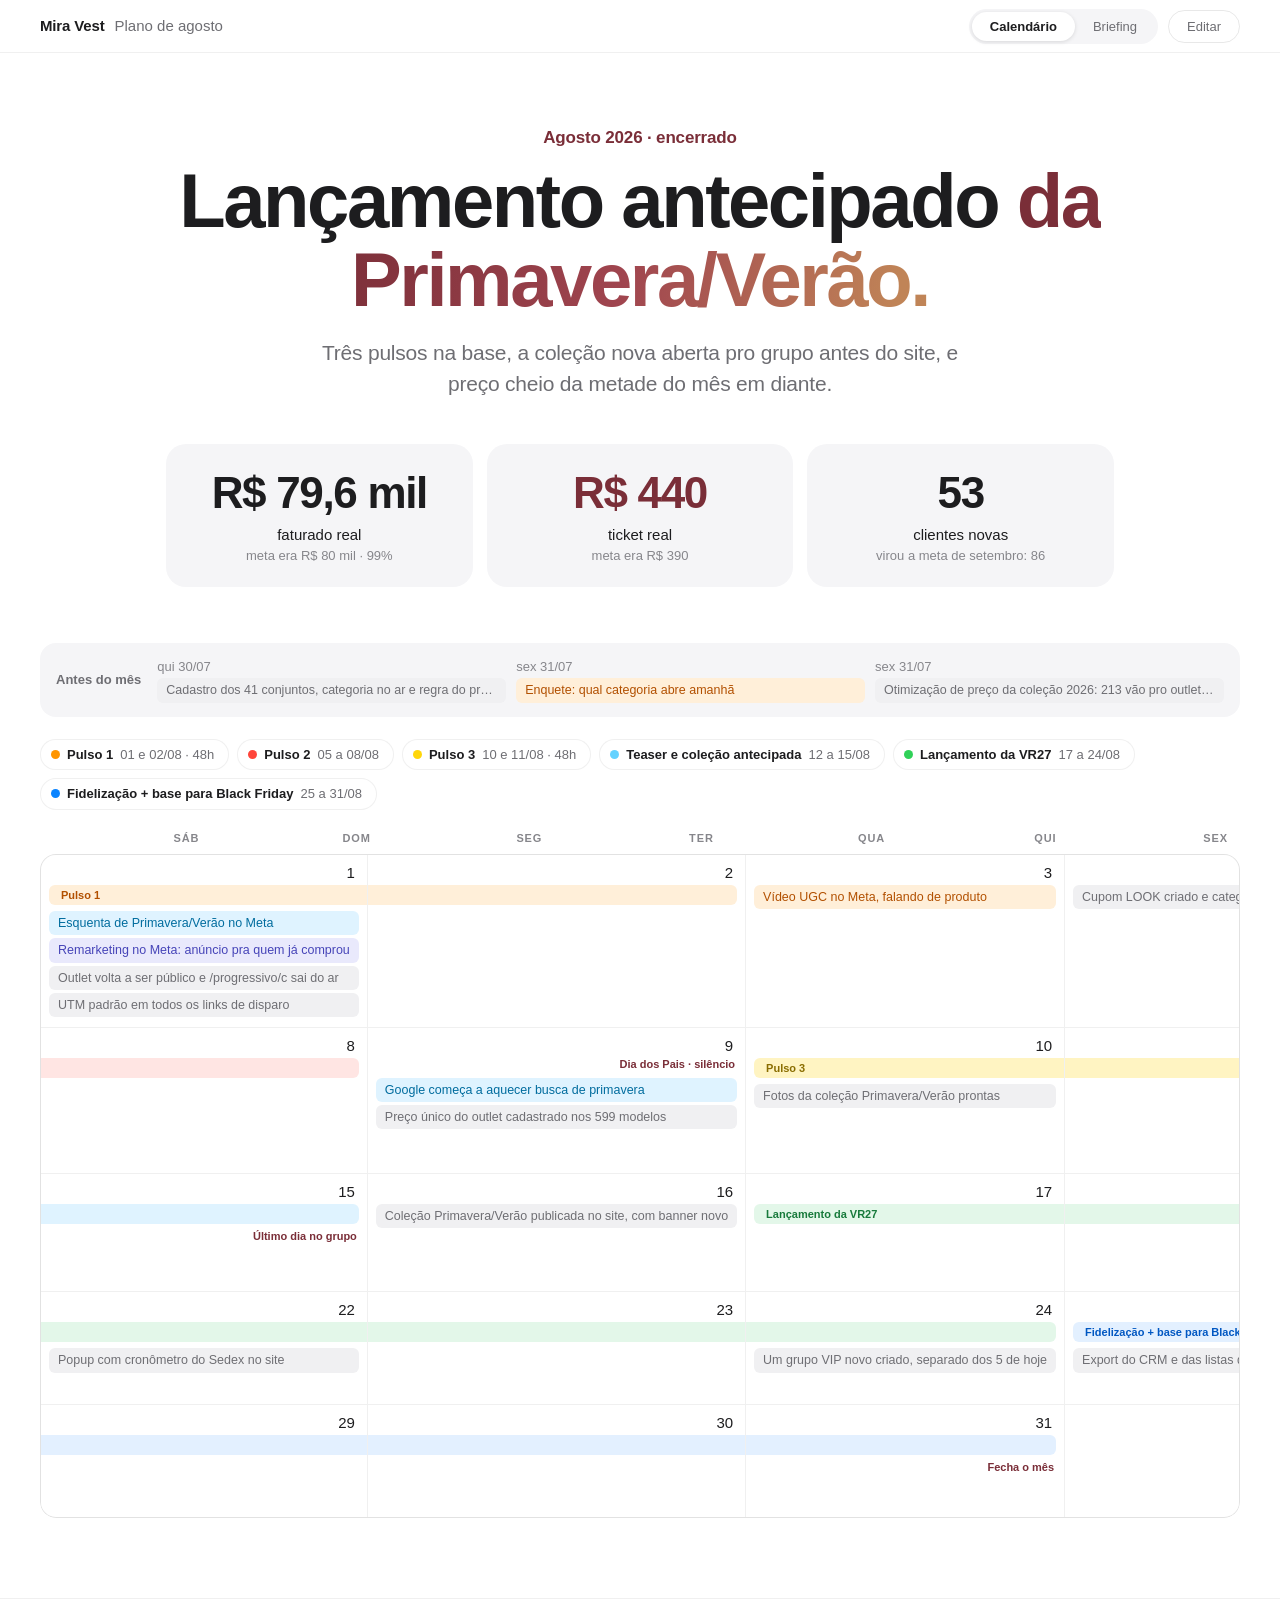
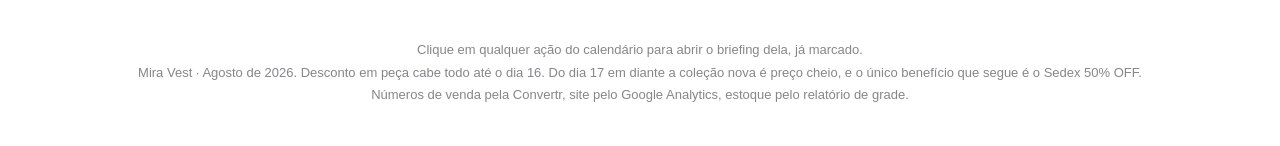
==== index.html @ 111e27e6 "Planos mensais da Mira Vest" ====
<!DOCTYPE html>
<html lang="pt-BR">
<head>
<meta charset="UTF-8">
<meta name="viewport" content="width=device-width, initial-scale=1.0">
<title>Agosto 2026 · Mira Vest · Plano em uma tela</title>
<style>
  :root{
    --wine:#7A2E38; --wine2:#A0454F;
    --ink:#1D1D1F; --ink-soft:#6E6E73; --ink-faint:#86868B;
    --paper:#FFFFFF; --tint:#F5F5F7;
    --line:rgba(0,0,0,.09); --hair:rgba(0,0,0,.06);
    --warn:#8F4F1C;
    --fs-xl:24px; --fs-lg:17px; --fs-md:15px; --fs-sm:13px;
    --sans:ui-sans-serif,-apple-system,BlinkMacSystemFont,"SF Pro Display","SF Pro Text","Segoe UI Variable Text","Segoe UI",Inter,Roboto,"Helvetica Neue",Arial,sans-serif;
    --r:16px;
  }
  *{margin:0;padding:0;box-sizing:border-box}
  html{scroll-behavior:smooth}
  body{background:var(--paper);color:var(--ink);font-family:var(--sans);font-size:var(--fs-md);
       line-height:1.5;-webkit-font-smoothing:antialiased;text-rendering:optimizeLegibility}
  h1,h2,h3{font-weight:600;letter-spacing:-.02em}

  /* ---------- navegacao fina, estilo subnav ---------- */
  header{position:sticky;top:0;z-index:50;background:rgba(255,255,255,.72);
         backdrop-filter:saturate(180%) blur(20px);-webkit-backdrop-filter:saturate(180%) blur(20px);
         border-bottom:1px solid var(--hair);padding:0 40px}
  .nav{display:flex;align-items:center;justify-content:space-between;gap:20px;flex-wrap:wrap;
       min-height:52px;padding:8px 0}
  .navleft{display:flex;align-items:baseline;gap:10px;min-width:0}
  .brand{font-size:var(--fs-md);font-weight:700;letter-spacing:-.01em;color:var(--ink)}
  .navtitle{font-size:var(--fs-md);color:var(--ink-soft);white-space:nowrap}
  .hrow{display:contents}
  .sub{display:none}

  .hactions{display:flex;align-items:center;gap:10px;flex-wrap:wrap}
  .toggle{display:flex;background:var(--tint);border-radius:999px;padding:3px;flex:none}
  .toggle button{border:0;background:transparent;font:500 var(--fs-sm) var(--sans);color:var(--ink-soft);
                 padding:7px 18px;border-radius:999px;cursor:pointer;transition:.18s}
  .toggle button:hover{color:var(--ink)}
  .toggle button.on{background:var(--paper);color:var(--ink);font-weight:600;box-shadow:0 1px 4px rgba(0,0,0,.12)}

  .ghost{border:1px solid var(--line);background:transparent;border-radius:999px;
         font:500 var(--fs-sm) var(--sans);color:var(--ink-soft);padding:8px 18px;cursor:pointer;transition:.15s}
  .ghost:hover{background:var(--tint);color:var(--ink)}
  .ghost[aria-pressed="true"]{background:var(--wine);border-color:var(--wine);color:#fff}
  .ghost.primary{border-color:var(--wine);color:var(--wine);font-weight:600}
  .ghost.primary:hover{background:var(--wine);color:#fff}

  .legend{display:flex;align-items:center;gap:6px;flex-wrap:wrap;padding:0 0 10px}
  .chip{display:inline-flex;align-items:center;gap:7px;background:transparent;border:1px solid transparent;
        border-radius:999px;padding:4px 12px 4px 10px;font:400 var(--fs-sm) var(--sans);
        color:var(--ink-soft);cursor:pointer;transition:.15s}
  .chip:hover{background:var(--tint)}
  .chip .dot{width:8px;height:8px;border-radius:50%;flex:none}
  .chip .n{color:var(--ink-faint)}
  .chip.on{background:var(--tint);border-color:var(--line);color:var(--ink);font-weight:500}
  .lg-note{font-size:var(--fs-sm);color:var(--ink-faint);margin-left:auto}

  #editbar{margin:0 0 12px;background:var(--tint);border-radius:12px;padding:10px 14px;
           font-size:var(--fs-sm);color:var(--ink-soft);line-height:1.5}
  #editbar b{color:var(--ink)}
  #editcount{color:var(--wine);font-weight:600}

  body[data-f="topo"] [data-fun]:not([data-fun="topo"]),
  body[data-f="meio"] [data-fun]:not([data-fun="meio"]),
  body[data-f="fundo"] [data-fun]:not([data-fun="fundo"]),
  body[data-f="ret"] [data-fun]:not([data-fun="ret"]),
  body[data-f="bast"] [data-fun]:not([data-fun="bast"]){opacity:.18;pointer-events:none}

  @media (prefers-reduced-motion:reduce){*{transition:none!important;animation:none!important;scroll-behavior:auto!important}}
  @media (max-height:820px){header{position:static}}

  main{padding:0 40px 80px;max-width:1560px;margin:0 auto}
  .view{display:none}.view.on{display:block}

  /* ---------- hero ---------- */
  .hero{text-align:center;padding:72px 16px 56px;max-width:980px;margin:0 auto}
  .eyebrow{font-size:var(--fs-lg);font-weight:600;color:var(--wine);margin-bottom:10px;letter-spacing:-.01em}
  .hero-t{font-size:clamp(44px,7vw,76px);line-height:1.04;letter-spacing:-.032em;font-weight:700;color:var(--ink)}
  .hero-t .grad{background:linear-gradient(100deg,var(--wine) 10%,var(--wine2) 55%,#C08457 95%);
                -webkit-background-clip:text;background-clip:text;color:transparent}
  .hero-s{font-size:clamp(17px,2.2vw,21px);line-height:1.5;color:var(--ink-soft);
          max-width:640px;margin:18px auto 0;letter-spacing:-.01em}
  .stats{display:grid;grid-template-columns:repeat(3,1fr);gap:14px;margin-top:44px}
  .stat{background:var(--tint);border-radius:20px;padding:26px 18px 22px}
  .sv{font-size:clamp(30px,3.6vw,44px);font-weight:700;letter-spacing:-.03em;color:var(--ink);line-height:1.05}
  .stat:nth-child(2) .sv{color:var(--wine)}
  .sl{font-size:var(--fs-md);color:var(--ink);font-weight:500;margin-top:8px;line-height:1.4}
  .sl span{display:block;color:var(--ink-faint);font-weight:400;font-size:var(--fs-sm);margin-top:2px}

  /* revelacao suave no scroll */
  .reveal{opacity:0;transform:translateY(16px);transition:opacity .7s cubic-bezier(.2,.6,.2,1),transform .7s cubic-bezier(.2,.6,.2,1)}
  .reveal.in{opacity:1;transform:none}
  @media (prefers-reduced-motion:reduce){.reveal{opacity:1;transform:none}}

  /* ---------- antes do mes ---------- */
  .pre{background:var(--tint);border-radius:var(--r);
       padding:14px 16px;margin-bottom:22px;display:flex;align-items:center;gap:16px;flex-wrap:wrap}
  .pre .pt{font-size:var(--fs-sm);color:var(--ink-soft);flex:none;font-weight:600}
  .pre .pitems{display:flex;gap:10px;flex-wrap:wrap;flex:1}
  .pre .pd{font-size:var(--fs-sm);color:var(--ink-faint);margin-bottom:2px}

  /* ---------- calendario, padrao Apple Calendar ---------- */
  .calwrap{overflow-x:auto;border-radius:var(--r)}
  .cal{min-width:1060px}
  .wdays{display:grid;grid-template-columns:repeat(7,1fr);margin-bottom:6px}
  .wdays div{text-align:right;padding:2px 12px 2px 0;text-transform:uppercase;
             letter-spacing:.08em;font-weight:600;font-size:11px;color:var(--ink-faint)}
  .grid{display:grid;grid-template-columns:repeat(7,1fr);gap:1px;background:var(--hair);
        border:1px solid var(--hair);border-radius:var(--r);overflow:hidden}
  .pad{background:var(--paper)}
  .day{background:var(--paper);min-height:112px;padding:8px 8px 10px;display:flex;flex-direction:column;gap:3px}
  .dhead{display:flex;justify-content:flex-end}
  .dnum{font-size:var(--fs-md);font-weight:500;color:var(--ink);line-height:1;padding:2px 4px}
  .holi{font-size:11px;font-weight:600;color:var(--wine);text-align:right;margin:-2px 2px 2px 0}
  /* barra continua de campanha, como evento de varios dias */
  .cbar{height:20px;display:flex;align-items:center;margin:0 -8px 3px;padding:0 12px;
        font-size:11px;font-weight:600;white-space:nowrap;overflow:hidden}
  .cbar span{overflow:hidden;text-overflow:ellipsis}
  .cbar[data-grp]{cursor:pointer;transition:filter .12s}
  .cbar[data-grp]:hover{filter:brightness(.95)}
  .cbar[data-grp]:focus-visible{outline:2px solid var(--wine);outline-offset:1px}
  .cbar.ini{margin-left:0;border-radius:6px 0 0 6px}
  .cbar.fim{margin-right:0;border-radius:0 6px 6px 0}
  .cbar.ini.fim{border-radius:6px}
  /* a acao e uma pilula com o nome, e so */
  .ev{display:block;width:100%;text-align:left;border:0;font-family:inherit;
      background:var(--evb,#F0F0F2);color:var(--evc,#3A3A3C);
      border-radius:6px;padding:4px 9px;font-size:12.5px;font-weight:500;line-height:1.3;
      cursor:pointer;white-space:nowrap;overflow:hidden;text-overflow:ellipsis;transition:filter .12s}
  .ev:hover{filter:brightness(.95)}
  .ev:focus-visible{outline:2px solid var(--wine);outline-offset:1px}
  .ev.bast{background:#F0F0F2;color:#6E6E73;font-weight:400}
  .camps{display:flex;gap:8px;flex-wrap:wrap;margin-bottom:18px}
  .cpill{display:flex;align-items:center;gap:7px;border:1px solid var(--hair);background:var(--paper);
         border-radius:999px;padding:5px 14px 5px 10px;font-size:var(--fs-sm);color:var(--ink-soft)}
  .cpill b{color:var(--ink);font-weight:600}
  .cpill i{width:9px;height:9px;border-radius:50%;flex:none;font-style:normal}
  .star{color:var(--wine)} .warn{color:var(--warn)}
  .kv{color:var(--ink-faint);font-weight:600;letter-spacing:.04em;font-size:.82em}

  /* ---------- briefing ---------- */
  .group{margin-bottom:72px;scroll-margin:80px}
  .ghead{display:flex;align-items:baseline;gap:12px;flex-wrap:wrap;margin-bottom:6px}
  .gdot{width:12px;height:12px;border-radius:50%;flex:none;align-self:center}
  .ghead h2{font-size:clamp(24px,3vw,34px);letter-spacing:-.025em;color:var(--ink)}
  .gcount,.gper{font-size:var(--fs-sm);color:var(--ink-faint)}
  .gmeta{margin-left:auto;font-size:var(--fs-sm);font-weight:600;border-radius:999px;padding:4px 14px}
  .gdesc{font-size:var(--fs-lg);color:var(--ink-soft);margin-bottom:22px;max-width:760px;line-height:1.55;letter-spacing:-.01em}
  .cards{display:grid;grid-template-columns:repeat(auto-fill,minmax(330px,1fr));gap:16px}

  .bc{background:var(--paper);border:1px solid var(--hair);border-radius:18px;padding:20px 22px 22px;
      display:flex;flex-direction:column;transition:box-shadow .25s,transform .25s,background .3s;scroll-margin:110px;
      box-shadow:0 1px 2px rgba(0,0,0,.03)}
  .bc:hover{box-shadow:0 10px 30px rgba(0,0,0,.08);transform:translateY(-2px)}
  .bc:focus-visible{outline:2px solid var(--wine);outline-offset:2px}
  .bc.target{background:var(--tint)}
  .bc.target .fromcal{display:inline-flex}
  .fromcal{display:none;align-items:center;gap:5px;align-self:flex-start;margin-bottom:9px;
           font-size:var(--fs-sm);font-weight:600;color:#0071E3;
           background:none;border:1px solid transparent;border-radius:999px;
           padding:3px 10px 3px 7px;margin-left:-6px;cursor:pointer;font-family:inherit;
           transition:background .15s,border-color .15s}
  .fromcal:hover{background:var(--paper);border-color:var(--line)}
  .fromcal:focus-visible{outline:2px solid var(--wine);outline-offset:2px}
  @keyframes diaflash{0%,100%{background:var(--paper)}25%,60%{background:var(--tint)}}
  .day.flash{animation:diaflash 1.3s ease-in-out}

  .bhead{display:flex;align-items:center;gap:8px;margin-bottom:6px}
  .bdate{font-size:var(--fs-sm);color:var(--ink-faint)}
  .bdate b{color:var(--ink);font-weight:600}
  .bc h3{font-size:19px;line-height:1.3;letter-spacing:-.02em;color:var(--ink);margin-bottom:14px}
  .fpill{margin-left:auto;flex:none;display:inline-flex;align-items:center;gap:6px;
         font-size:var(--fs-sm);color:var(--ink-soft);white-space:nowrap}
  .fpill i{width:8px;height:8px;border-radius:50%;flex:none;font-style:normal}

  .props{display:grid;grid-template-columns:max-content 1fr;column-gap:16px;row-gap:8px;align-items:baseline}
  .pl{font-size:var(--fs-md);color:var(--ink-faint);white-space:nowrap}
  .pv{font-size:var(--fs-md);color:var(--ink)}
  .art{margin-top:14px;background:var(--tint);border-radius:14px;padding:14px 16px}
  .art .al{font-size:var(--fs-sm);color:var(--ink-faint);margin-bottom:8px;font-weight:600;
           text-transform:uppercase;letter-spacing:.06em;font-size:11px}
  .art dl{display:grid;grid-template-columns:max-content 1fr;column-gap:14px;row-gap:7px;margin:0}
  .art dt{font-size:var(--fs-sm);color:var(--ink-faint);white-space:nowrap}
  .art dd{font-size:var(--fs-md);color:var(--ink);margin:0;line-height:1.4;white-space:pre-line}
  .art dd.big{font-weight:600}
  .art .cpy{margin-top:10px;border:0;background:transparent;padding:0;
            font:500 var(--fs-sm) var(--sans);color:#0071E3;cursor:pointer;text-decoration:none}
  .art .cpy:hover{text-decoration:underline}

  .ugc{margin-top:14px;border:1px solid var(--hair);border-radius:14px;overflow:hidden}
  .ugc .uh{background:#1D1D1F;color:#F5F5F7;padding:9px 14px;font-size:var(--fs-sm);font-weight:600}
  .ugc .ub{padding:12px 14px}
  .ugc dl{display:grid;grid-template-columns:max-content 1fr;column-gap:14px;row-gap:8px;margin:0}
  .ugc dt{font-size:var(--fs-sm);color:var(--ink-faint);white-space:nowrap}
  .ugc dd{font-size:var(--fs-md);color:var(--ink);margin:0;line-height:1.45}
  .ugc dd.hook{font-weight:600}
  .ugc .cpy{margin:10px 0 0;border:0;background:transparent;padding:0;
            font:500 var(--fs-sm) var(--sans);color:#0071E3;cursor:pointer}
  .ugc .cpy:hover{text-decoration:underline}

  .why{margin-top:14px;padding-top:13px;border-top:1px solid var(--hair);font-size:var(--fs-md);color:var(--ink-soft);line-height:1.55}
  .wbox{margin-top:12px;background:#FFF7E0;border-radius:12px;padding:12px 14px;
        font-size:var(--fs-md);color:#6B4A12;line-height:1.5}
  .wbox b{color:#B25000;font-weight:600}

  body.editando [data-e]{outline:1px dashed var(--line);outline-offset:3px;border-radius:3px;cursor:text;min-width:24px;display:inline-block}
  body.editando [data-e]:hover{outline-color:var(--ink-soft);background:var(--tint)}
  body.editando [data-e]:focus{outline:2px solid var(--wine);background:var(--paper)}
  body.editando [data-vazio]{display:block!important;opacity:.55}
  [data-vazio]{display:none}
  [data-e].mudou{background:#FBF4E9;outline-color:var(--warn)}
  .regra{margin-top:6px;font-size:var(--fs-sm);color:var(--warn);font-weight:500}

  footer{padding:40px;font-size:var(--fs-sm);color:var(--ink-faint);max-width:1560px;margin:0 auto;
         border-top:1px solid var(--hair);line-height:1.7;text-align:center}

  @media (max-width:820px){
    header,main{padding-left:18px;padding-right:18px}
    footer{padding:32px 18px}
    .hero{padding:44px 4px 36px}
    .stats{grid-template-columns:1fr;gap:10px}
    .cards{grid-template-columns:1fr}
    .lg-note{margin-left:0;flex-basis:100%}
    .navtitle{display:none}
  }

  /* ---------- acao de aniversario, vitrine bento ---------- */
  .bento{max-width:1120px;margin:0 auto;padding:8px 4px 72px}
  .b-eyebrow{text-align:center;font-size:var(--fs-lg);font-weight:600;color:#0071E3;margin-bottom:8px}
  .b-title{text-align:center;font-size:clamp(34px,5.4vw,56px);line-height:1.06;letter-spacing:-.03em;font-weight:700;color:var(--ink)}
  .b-sub{text-align:center;font-size:clamp(16px,2vw,19px);color:var(--ink-soft);max-width:640px;margin:10px auto 36px;letter-spacing:-.01em}
  .bgrid{display:grid;grid-template-columns:repeat(3,1fr);gap:16px}
  .bcard{background:var(--tint);border-radius:24px;padding:30px 26px 26px;display:flex;flex-direction:column}
  .bcard.dark{background:#1D1D1F;color:#F5F5F7}
  .bcard .bk{font-size:11px;font-weight:600;text-transform:uppercase;letter-spacing:.09em;color:var(--ink-faint);margin-bottom:16px}
  .bcard.dark .bk{color:#86868B}
  .bfree{font-size:clamp(26px,3vw,34px);font-weight:700;letter-spacing:-.025em;line-height:1.12}
  .bfree span{display:block;background:linear-gradient(90deg,#2997FF,#5E5CE6);-webkit-background-clip:text;background-clip:text;color:transparent}
  .bnote{font-size:var(--fs-md);line-height:1.5;color:var(--ink-soft);margin-top:auto;padding-top:14px}
  .bcard.dark .bnote{color:#A1A1A6}
  .ladder{display:flex;gap:8px;align-items:stretch}
  .ladder>div{flex:1;background:var(--paper);border-radius:14px;padding:15px 4px 12px;text-align:center;box-shadow:0 1px 2px rgba(0,0,0,.04)}
  .lv{display:block;font-size:clamp(20px,2.4vw,28px);font-weight:700;letter-spacing:-.02em;color:var(--ink);white-space:nowrap}
  .lv.g2{background:linear-gradient(90deg,#0071E3,#2997FF);-webkit-background-clip:text;background-clip:text;color:transparent}
  .lv.g3{background:linear-gradient(90deg,#5E5CE6,#BF5AF2);-webkit-background-clip:text;background-clip:text;color:transparent}
  .ll{display:block;font-size:var(--fs-sm);color:var(--ink-faint);margin-top:4px}
  .bchan{margin-top:16px;display:grid;grid-template-columns:repeat(3,1fr);gap:16px}
  .chcard{background:var(--paper);border:1px solid var(--hair);border-radius:20px;padding:22px 24px}
  .chcard h4{font-size:var(--fs-lg);letter-spacing:-.015em;color:var(--ink);margin-bottom:3px}
  .chcard .chw{font-size:var(--fs-sm);color:var(--ink-faint);margin-bottom:13px}
  .chcard ul{list-style:none;display:flex;flex-direction:column;gap:8px;margin:0;padding:0}
  .chcard li{font-size:var(--fs-md);color:var(--ink);display:flex;gap:9px;align-items:baseline}
  .chcard li::before{content:'\2713';font-weight:700;color:#34C759;flex:none}
  .chcard li.off{color:var(--ink-faint)}
  .chcard li.off::before{content:'\2014';color:var(--ink-faint);font-weight:400}
  @media(max-width:820px){.bento{padding-bottom:48px}.bgrid,.bchan{grid-template-columns:1fr}}

</style>
</head>
<body>

<header>
  <div class="nav">
    <div class="navleft">
      <span class="brand">Mira Vest</span>
      <span class="navtitle">Plano de agosto</span>
    </div>
    <div class="hactions">
      <div class="toggle">
        <button id="btn-cal" class="on" type="button" aria-pressed="true">Calendário</button>
        <button id="btn-brief" type="button" aria-pressed="false">Briefing</button>
      </div>
      <button id="btn-edit" class="ghost" type="button" aria-pressed="false">Editar</button>
      <button id="btn-save" class="ghost primary" type="button" hidden>Baixar atualizado</button>
    </div>
  </div>
  <div id="editbar" hidden>
    <b>Modo edição.</b> Clique em qualquer texto para mudar. Ao terminar, clique em
    <b>Baixar atualizado</b> e suba o arquivo no GitHub, senão as mudanças ficam só na sua tela.
    <span id="editcount"></span>
  </div>
</header>

<main>
<section class="hero">
  <p class="eyebrow">Agosto 2026 · encerrado</p>
  <h1 class="hero-t">Lançamento antecipado<span class="grad"> da Primavera/Verão.</span></h1>
  <p class="hero-s">Três pulsos na base, a coleção nova aberta pro grupo antes do site, e preço cheio da metade do mês em diante.</p>
  <div class="stats">
    <div class="stat"><div class="sv">R$ 79,6 mil</div><div class="sl">faturado real<span>meta era R$ 80 mil · 99%</span></div></div>
    <div class="stat"><div class="sv">R$ 440</div><div class="sl">ticket real<span>meta era R$ 390</span></div></div>
    <div class="stat"><div class="sv">53</div><div class="sl">clientes novas<span>virou a meta de setembro: 86</span></div></div>
  </div>
</section>

  <section id="view-cal" class="view on">
    <div class="pre" id="pre"></div>
    <div class="camps" id="camps"></div>
    <div class="calwrap">
      <div class="cal">
        <div class="wdays"><div>Sáb</div><div>Dom</div><div>Seg</div><div>Ter</div><div>Qua</div><div>Qui</div><div>Sex</div></div>
        <div class="grid" id="grid"></div>
      </div>
    </div>
  </section>
  <section id="view-brief" class="view"><div id="groups"></div></section>
</main>

<footer>
Clique em qualquer ação do calendário para abrir o briefing dela, já marcado.
  <br>Mira Vest · Agosto de 2026. Desconto em peça cabe todo até o dia 16. Do dia 17 em diante a coleção nova é preço cheio, e o único benefício que segue é o Sedex 50% OFF.
  <br>Números de venda pela Convertr, site pelo Google Analytics, estoque pelo relatório de grade.
</footer>

<script>
const FUN = {
  topo:  {label:'Topo · descoberta',    short:'Topo',     c:'#FF9F0A', bg:'#FFF3E0'},
  meio:  {label:'Meio · consideração',  short:'Meio',     c:'#30D158', bg:'#E7F8EC'},
  fundo: {label:'Fundo · conversão',    short:'Fundo',    c:'#0A84FF', bg:'#E6F1FF'},
  ret:   {label:'Retenção · base',      short:'Retenção', c:'#BF5AF2', bg:'#F6EBFD'},
  bast:  {label:'Antes de ir pro ar', short:'Preparação', c:'#8E8E93', bg:'#F0F0F2'}
};

const CAMPS = {
  pulso1:    {ini:'2026-08-01', fim:'2026-08-02', c:'#FF9500', bg:'#FFEFD9', ct:'#B25000', name:'Pulso 1 · Evento de Dia dos Pais', per:'01 e 02/08 · 48h', meta:'Sáb no grupo, dom no site',
    desc:'2 peças 20%, 3 peças 30%, 4 ou mais 40%. Sábado só no grupo, domingo abre no site.'},
  pulso2:    {ini:'2026-08-05', fim:'2026-08-08', c:'#FF453A', bg:'#FFE5E3', ct:'#C2261C', name:'Pulso 2 · Cupom LOOK no inverno antigo', per:'05 a 08/08', meta:'Cupom LOOK, grupo e e-mail',
    desc:'Cupom LOOK, 50% em qualquer peça da categoria de inverno antigo, de quarta a sexta, no grupo e por e-mail, mais um sábado pra quem não conseguiu.'},
  pulso3:    {ini:'2026-08-10', fim:'2026-08-11', c:'#FFD60A', bg:'#FFF4C2', ct:'#8A6D00', name:'Pulso 3 · Outlet, preço único', per:'10 e 11/08 · 48h', meta:'Preço único, 48h no grupo',
    desc:'Preço fixo por peça em 599 modelos, R$ 799 mil de etiqueta parados.'},
  preview:   {ini:'2026-08-12', fim:'2026-08-15', c:'#64D2FF', bg:'#DFF3FF', ct:'#006C9E', name:'Teaser e coleção antecipada', per:'12 a 15/08', meta:'Preço cheio, o grupo vê antes',
    desc:'Teaser no dia 12 e a coleção nova aberta pro grupo de 13 a 15, a preço cheio, com Sedex 50% OFF.'},
  lancamento:{ini:'2026-08-17', fim:'2026-08-24', c:'#30D158', bg:'#E3F7E9', ct:'#177A3B', name:'Lançamento da VR27', per:'17 a 24/08', meta:'Preço cheio + Sedex 50% OFF',
    desc:'A coleção nova vai ao ar em todos os canais, com vídeo de criadora. Sem desconto na peça, só no frete, pelo cupom SEDEXMIRA.'},
  base:      {ini:'2026-08-25', fim:'2026-08-31', c:'#0A84FF', bg:'#E3F0FF', ct:'#0057C2', name:'Fidelização + base para Black Friday', per:'25 a 31/08', meta:'Preço cheio',
    desc:'A coleção segue vendendo e começa a captação pra novembro: quem compra e não está nos grupos, mais anúncio em 3 regiões pra encher um grupo novo.'},
  cadencia:  {c:'#BF5AF2', bg:'#F3E8FB', ct:'#7E3FA6', name:'Cadência VIP · Seg, Qua e Sex', per:'Mês todo', meta:'Teto de 3 por semana, por grupo',
    desc:'Look na segunda, caimento na quarta, ação na sexta. Teto de 3 disparos por semana, por grupo. As semanas 2 e 3 rodam acima disso.'},
  reativa:   {c:'#A2845E', bg:'#F2EBE3', ct:'#7A5C36', name:'Reserva no nome', per:'Antes de cada abertura', meta:'15 nomes por onda',
    desc:'Mensagem à mão pra quem mais compra, separando até 3 peças no nome dela por 48 horas.'},
  midia:     {c:'#5E5CE6', bg:'#E9E9FC', ct:'#4644B8', name:'Mídia contínua', per:'Mês todo · verba a definir', meta:'Verba e KPI fechados em reunião',
    desc:'Estrutura fechada. Verba e meta saem em reunião.'},
  bastidor:  {c:'#8E8E93', bg:'#F0F0F2', ct:'#6E6E73', name:'Antes de ir pro ar', per:'O que trava o go-live', meta:'',
    desc:'Cadastro, cupom, página, preço, foto e UTM, prontos antes do dia da ação.'}
};

/*DADOS_INICIO*/
const A = [
{id:1, d:'2026-07-31', t:'', ch:'WhatsApp VIP', fmt:'Enquete com 4 cards de categoria', title:'Enquete: qual categoria abre amanhã', cta:'Vote na categoria', fun:'ret', camp:'pulso1', kv:true,
 obj:'Fazer o grupo votar na véspera e já entender que no sábado o desconto sobe a cada peça que ela levar.', prod:'Requisitar os 4 cards de categoria com a designer até quarta, 29/07 (artes 6 a 9). Termos de pesquisa para referência: "card enquete moda whatsapp" e "grid de categorias moda feminina".',
 copy:{logo:'Mira Vest',headline:'VOCÊ ESCOLHE O QUE ABRE AMANHÃ',subhead:'Casaco, casaqueto, tricô ou conjunto: a categoria mais votada abre sábado às 9h.',beneficio:'AMANHÃ, LEVAR MAIS DE UMA PEÇA VALE MAIS A PENA',body:'Vote no card da categoria que você quer ver primeiro. A mais votada abre amanhã às 9h aqui no grupo, antes do site. Já vá pensando no que falta no seu armário, porque a condição de amanhã melhora conforme você soma peças.',cta:'VOTE NA ENQUETE'},
 jus:'Ninguém decide levar 4 peças às 9h por impulso. Se a véspera não preparar a quantidade, sábado vira compra de uma peça só e o progressivo não mexe no ticket.'},

{id:2, d:'2026-08-01', t:'9h', ch:'WhatsApp VIP', fmt:'Card + fotos + link', title:'Pulso 1 começa: progressivo do Dia dos Pais', cta:'Ver os modelos', fun:'fundo', camp:'pulso1', kv:true,
 obj:'Abrir o mês na data que mais vendeu no ano passado, com a peça chegando a tempo do almoço do dia 09.', prod:'Requisitar o card com a designer até quarta, 29/07 (arte 11). Os 41 conjuntos e a regra do progressivo entram no site até quinta, 30/07. Termos de pesquisa para referência: "kv desconto progressivo moda" e "card whatsapp oferta moda feminina".',
 copy:{logo:'Mira Vest',headline:'CONJUNTO GANHOU A ENQUETE E ABRE HOJE',subhead:'É o que vocês votaram aqui no grupo. Pro almoço de domingo, dia 09.',oferta:'2 PEÇAS 20% · 3 PEÇAS 30% · 4 OU MAIS 40%',beneficio:'QUANTO MAIS VOCÊ LEVA, MENOS PAGA EM CADA PEÇA',body:'São 84 conjuntos, nas numerações que restaram. Conjunto sai pronto de casa e resolve o domingo sem você pensar em combinação. O desconto entra sozinho no carrinho, sem cupom, e o site inteiro está com o sedex pela metade do preço, sábado e domingo. A condição do progressivo vale sábado e domingo inteiros, e hoje ela é só aqui no grupo. Escolhendo agora, a peça chega antes do dia 09.',cta:'VER OS CONJUNTOS'},
 jus:'R$ 499 de ticket na semana de 01 a 07/08 em 2025, o maior do ano. Não é data de presente: ela compra pra ela usar no almoço. Progressivo paga por peça a mais, não por peça mais barata, e o ticket está quebrado.', star:true},

{id:63, d:'2026-08-01', t:'', ch:'Meta', fmt:'Vídeo comercial com imagens de peça, sem criadora', title:'Esquenta de Primavera/Verão no Meta', cta:'Entrar no Grupo VIP', fun:'topo', camp:'preview', kv:true,
 obj:'Mostrar a Primavera/Verão pra quem ainda não conhece a loja, 16 dias antes do lançamento, e trazer essa gente pro grupo.', prod:'Requisitar a arte com a designer até quinta, 30/07. O vídeo sobe sexta, 31/07, montado com peça da 2026 que já tem foto. Termos de pesquisa para referência: "video comercial moda feminina 15s" e "teaser colecao nova moda".',
 copy:{logo:'Mira Vest, grafite',headline:'A COLEÇÃO NOVA JÁ ESTÁ A CAMINHO',subhead:'Agosto ainda pede casaco, e o que vem entra junto com ele.',beneficio:'VOCÊ VÊ AS PRIMEIRAS PEÇAS ANTES DO SITE.',body:'São peças de tecido mais leve, de usar por baixo do casaco agora e sozinhas quando o dia abrir. Quem está no grupo acompanha a chegada desde as primeiras fotos. No site, elas aparecem depois.',cta:'ENTRAR NO GRUPO VIP'},
 jus:'Público aquecido desde o dia 1º converte no dia 17. Se o criativo de lançamento só sobe no dia do lançamento, a campanha começa a aprendizagem do zero bem na hora que ela precisa estar madura.'},

{id:4, d:'2026-08-02', t:'', ch:'Site', fmt:'Banner do site, desktop e mobile', title:'Dia dos Pais no site, com o progressivo', cta:'Ver a seleção', fun:'meio', camp:'pulso1', kv:true,
 obj:'Fazer o domingo vender pra quem não está no grupo, com a mesma condição que o grupo teve no sábado.', prod:'Requisitar o banner com a designer até quarta, 29/07 (arte 4). Termos de pesquisa para referência: "hero banner ecommerce moda feminina" e "banner desconto progressivo loja".',
 copy:{logo:'Mira Vest, grafite',headline:'CONJUNTOS PARA O ALMOÇO DE DOMINGO',subhead:'A seleção de Dia dos Pais, para o almoço do dia 09.',oferta:'2 PEÇAS 20% · 3 PEÇAS 30% · 4 OU MAIS 40%',beneficio:'CADA PEÇA A MAIS DEIXA O PEDIDO INTEIRO MAIS BARATO',body:'São 84 conjuntos. Conjunto sai pronto de casa e resolve o domingo sem precisar de mais nada. A condição vale só hoje. O sedex sai pela metade do preço no site inteiro, sábado e domingo. Cada peça está nas numerações restantes, informadas na página do produto.',cta:'VER A SELEÇÃO'},
 jus:'O grupo abriu no sábado às 9h e o site abre no domingo com a mesma condição. O grupo continua ganhando por chegar antes, e o domingo pega quem não está em grupo nenhum.'},

{id:5, d:'2026-08-02', t:'', ch:'Meta', fmt:'Estático 1080x1350 + story', title:'Dia dos Pais no Meta, pra público frio', cta:'Ver os modelos', fun:'topo', camp:'pulso1', kv:true,
 obj:'Levar quem ainda não conhece a loja pra categoria de Dia dos Pais, que é a que abre o mês.', prod:'Requisitar a arte do anúncio e o story com a designer até quarta, 29/07 (arte 5). Termos de pesquisa para referência: "anuncio estatico moda feminina instagram" e "story moda feminina elegante".',
 copy:{logo:'Mira Vest, monograma dourado',headline:'O CONJUNTO QUE RESOLVE O DOMINGO',subhead:'Do almoço em família ao café da tarde, sem trocar de roupa no meio do dia.',beneficio:'SAI PRONTO DE CASA, SEM PENSAR EM COMBINAÇÃO.',body:'Conjuntos para os domingos de agosto, com as duas peças pensadas juntas. Sedex pela metade do preço no site inteiro neste fim de semana. Cada modelo está disponível apenas nas numerações restantes, informadas na página da peça.',cta:'VER OS MODELOS'},
 jus:'10,61 de retorno na plataforma foi o campeão de julho, e era estático de peça em uso, não vídeo. O criativo repete o formato que ganhou.'},

{id:45, d:'2026-08-03', t:'', ch:'Meta', fmt:'Vídeo UGC já existente, só para anúncio no Meta', title:'Vídeo UGC no Meta, falando de produto', cta:'Ver o modelo', fun:'meio', camp:'pulso1', kv:true,
 obj:'Vender uma peça da abertura no Meta, com a criadora falando a ficha dela.', prod:'Selecionar o vídeo, criar a copy e o CTA até domingo, 02/08.',
 ugc:{produto:'A escolher, dentro dos agasalhos que abrem o mês',tipo:'Vídeo UGC que já existe, com a criadora falando do produto e mostrando o detalhe da peça'},
 jus:'A semana de maior ticket do ano leva vídeo de produto, não conteúdo de estilo. De 100 que veem uma peça, só 5,7 põem no carrinho, e ela desiste na ficha do produto.'},

{id:9, d:'2026-08-05', t:'11h', ch:'WhatsApp VIP', fmt:'Card + link', title:'Pulso 2 começa: cupom LOOK no inverno antigo', cta:'Ver a categoria', fun:'fundo', camp:'pulso2', kv:true,
 obj:'Girar o que sobrou do inverno antigo com 50% em qualquer peça da categoria.', prod:'Requisitar o card com a designer até segunda, 03/08. O cupom LOOK e a categoria entram no site até terça, 04/08. Termos de pesquisa para referência: "kv cupom de desconto moda" e "card whatsapp cupom loja roupa".',
 copy:{logo:'Mira Vest',headline:'A TERCEIRA PEÇA QUE FALTA NO SEU INVERNO',subhead:'Casacos, casaquetos e tricôs do inverno passado, nas numerações que ainda existem.',oferta:'CUPOM LOOK: 50% EM QUALQUER PEÇA',beneficio:'A PEÇA QUE VOCÊ PÕE POR CIMA DO QUE JÁ TEM',body:'Escolha as peças, digite LOOK no campo do cupom e o desconto entra antes de você fechar o carrinho. Vale de hoje até as 22h de sexta. Aqui no Sul agosto ainda pede casaco, e é isso que está nessa categoria.',cta:'VER A CATEGORIA AQUI'},
 jus:'O objetivo aqui é girar estoque parado, não subir ticket. Por isso 50% direto em qualquer peça, sem regra de quantidade: regra a mais só atrasa a saída. O nome LOOK vem da seleção, que é de casaco e terceira peça, o que ela põe por cima do que já tem no armário.', star:true},

{id:67, d:'2026-08-05', t:'', ch:'Site', fmt:'Banner do site, desktop e mobile', title:'Categoria de inverno antigo no site, onde o cupom entra', cta:'Ver as peças de inverno', fun:'meio', camp:'pulso2', kv:true,
 obj:'Ter a categoria pronta no site antes do pulso abrir. É nela que o cupom LOOK é digitado, venha a cliente do grupo, do e-mail ou do anúncio.', prod:'Requisitar o banner com a designer até segunda, 03/08. A categoria de inverno antigo entra no site até terça, 04/08. Termos de pesquisa para referência: "banner categoria inverno ecommerce" e "hero site moda inverno feminino".',
 copy:{logo:'Mira Vest, grafite',headline:'AGOSTO NO SUL AINDA PEDE CASACO',subhead:'A categoria de inverno segue no ar, nas numerações que ainda existem.',beneficio:'PEÇAS QUE COMBINAM ENTRE SI.',body:'Casacos, tricôs, calças e conjuntos que fecham o look sem precisar de mais nada. Cada modelo está disponível apenas nas numerações restantes, informadas na página do produto.',cta:'VER AS PEÇAS DE INVERNO'},
 jus:'É a página única do pulso 2. O disparo do grupo, o e-mail e o anúncio caem todos aqui, e ela aplica o cupom no carrinho.'},

{id:10, d:'2026-08-05', t:'11h', ch:'E-mail (RD)', fmt:'E-mail 1 · base completa', title:'Pulso 2 por e-mail, com o mesmo cupom LOOK', cta:'Ver as peças de inverno', fun:'meio', camp:'pulso2', kv:true,
 obj:'Levar o cupom LOOK pra base inteira de e-mail, com a mesma condição que o grupo recebeu.', prod:'Programar o envio até terça, 04/08, com o cupom já cadastrado (b5). Termos de pesquisa para referência: "email marketing moda feminina layout" e "newsletter loja de roupa cupom".',
 copy:{logo:'Mira Vest, grafite',headline:'AGOSTO NO SUL AINDA PEDE CASACO',subhead:'A categoria de inverno segue no ar, nas numerações que ainda existem.',oferta:'CUPOM LOOK: 50% EM QUALQUER PEÇA',beneficio:'A PEÇA QUE VOCÊ PÕE POR CIMA DO QUE JÁ TEM',body:'São casacos, casaquetos e tricôs de inverno, cada modelo com as numerações restantes informadas na página. Escolha as peças, digite LOOK no campo do cupom e o desconto entra antes de você fechar o carrinho. Vale até as 22h de sexta.',cta:'VER AS PEÇAS DE INVERNO'},
 jus:'Único envio do mês para a base completa. A condição é a mesma do grupo, então quem não está no WhatsApp também compra na janela.'},

{id:46, d:'2026-08-06', t:'', ch:'Meta', fmt:'Vídeo UGC já existente, só para anúncio no Meta', title:'Vídeo UGC no Meta, peça do inverno antigo', cta:'Ver o modelo', fun:'fundo', camp:'pulso2', kv:true,
 obj:'Tirar a dúvida de caimento de quem vê o anúncio no Meta, mostrando a peça no corpo da criadora.', prod:'Selecionar o vídeo, criar a copy e o CTA até terça, 04/08.',
 ugc:{produto:'A escolher, dentro da categoria de inverno antigo',tipo:'Vídeo UGC que já existe, com a criadora falando do produto e mostrando o detalhe da peça'},
 jus:'De 100 que veem uma peça, 5,7 põem no carrinho, e ela trava no caimento. Na semana do cupom LOOK vale mais o vídeo que mostra a peça por cima de outra, porque a categoria é de casaco e terceira peça.'},

{id:12, d:'2026-08-07', t:'', ch:'Meta + WhatsApp VIP', fmt:'Montagem de look, várias imagens', title:'Fotos de look montado, vão no disparo de sexta', cta:'Ver a seleção', fun:'meio', camp:'pulso2', kv:true,
 obj:'Mostrar o look montado inteiro no Meta e no grupo, no último dia do cupom LOOK.', prod:'Requisitar a montagem com a designer até quarta, 05/08. Termos de pesquisa para referência: "look montado kv" e "flat lay look inverno feminino".',
 jus:'A categoria é de casaco e terceira peça, então a imagem tem que mostrar a peça por cima de outra, não avulsa em fundo branco. O cupom é 50% em qualquer peça e ela decide se leva mais de uma, por isso a montagem mostra como fica.'},

{id:13, d:'2026-08-07', t:'10h30', ch:'WhatsApp VIP', fmt:'Foto de look + link', title:'Pulso 2 último dia: cupom LOOK até 22h', cta:'Ver o look completo', fun:'fundo', camp:'pulso2', kv:true,
 obj:'Fazer quem já levou uma peça na semana voltar na sexta, antes das 22h, quando o cupom LOOK sai do ar.', prod:'Requisitar a foto de look com a designer até quinta, 06/08. O disparo leva junto a montagem do id 12. Termos de pesquisa para referência: "foto look completo moda feminina" e "look do dia mulher 40 anos".',
 copy:{logo:'Mira Vest',headline:'FALTA UMA PEÇA PRO SEU LOOK FECHAR',subhead:'Casaco, tricô e calça: esse look saiu inteiro da categoria de inverno.',oferta:'CUPOM LOOK: 50% EM QUALQUER PEÇA · ATÉ AS 22H DE HOJE',beneficio:'O MESMO DESCONTO, LEVANDO UMA OU LEVANDO TRÊS',body:'Se você levou uma peça na quarta, hoje o conjunto fecha: digite LOOK no campo do cupom antes de finalizar o carrinho. O cupom sai do ar às 22h de hoje.',cta:'VER O LOOK COMPLETO'},
 jus:'R$ 3.797 por dia na sexta, o maior da semana. Quem comprou na quarta já provou que gosta da categoria, então na sexta o argumento é a peça que falta, não o desconto de novo.'},

{id:15, d:'2026-08-08', t:'9h', ch:'WhatsApp VIP', fmt:'Card + link', title:'Cupom LOOK reabre, um sábado só', cta:'Escolher as peças', fun:'fundo', camp:'pulso2',
 obj:'Dar mais um sábado pra quem não conseguiu escolher na semana, com o cupom LOOK valendo só nesse dia.', prod:'A designer reaproveita o card de quarta e troca a faixa de horário.',
 copy:{logo:'Mira Vest',headline:'MAIS UM SÁBADO PRA ESCOLHER COM CALMA',subhead:'O cupom LOOK voltou, na mesma categoria de inverno da semana.',oferta:'CUPOM LOOK: 50% EM QUALQUER PEÇA · SÓ HOJE, ATÉ AS 22H',beneficio:'DÁ TEMPO DE FECHAR O LOOK QUE VOCÊ DEIXOU PENSANDO',body:'É o mesmo de quarta: digite LOOK no campo do cupom antes de fechar o carrinho. Às 22h ele sai do ar e a categoria continua no site pelo preço de sempre.',cta:'ESCOLHER AS PEÇAS AQUI'},
 jus:'A janela curta só funciona se o prazo for real e cumprido. Um sábado contra os três dias da semana encurta de verdade, e ainda limpa a categoria antes do outlet abrir na segunda.'},

{id:60, d:'2026-08-09', t:'', ch:'Google', fmt:'Search e Shopping', title:'Google começa a aquecer busca de primavera', cta:'', fun:'topo', camp:'preview',
 obj:'Fazer a loja aparecer pra quem já procura roupa de primavera no Google, 8 dias antes do lançamento público.', prod:'Os termos de busca e os grupos de anúncio ficam prontos até sábado, 08/08.',
 jus:'Search converte 1,73% contra 0,25% do Meta. Se a busca começar antes do lançamento, no dia 17 a campanha já está madura em vez de começar do zero.'},

{id:17, d:'2026-08-10', t:'10h30', ch:'WhatsApp VIP', fmt:'Card + link do outlet', title:'Pulso 3 começa: outlet com preço único', cta:'Abrir o outlet', fun:'fundo', camp:'pulso3', kv:true,
 obj:'Vender pro grupo, em 48 horas, os 599 modelos que só têm poucos tamanhos.', prod:'Requisitar o card com a designer até quinta, 06/08. O preço único entra no site até domingo, 09/08. Termos de pesquisa para referência: "kv preco unico moda" e "card outlet preco fixo loja".',
 copy:{logo:'Mira Vest',headline:'O OUTLET ABRE HOJE, SÓ NO GRUPO',subhead:'599 modelos nas últimas numerações, hoje e amanhã.',oferta:'PREÇO ÚNICO DE R$ [confirmar] POR PEÇA',beneficio:'O MESMO VALOR EM QUALQUER PEÇA, DA MALHA AO CASACO',body:'Abre agora e fecha amanhã à noite, só aqui no grupo. Tem tricô pra usar com jeans, casaqueto que resolve o compromisso da tarde e conjunto que já sai pronto de casa. O link mostra o que ainda existe no seu número.',cta:'ABRIR O OUTLET AQUI'},
 jus:'599 modelos, R$ 799 mil de etiqueta parados. Preço fixo é mais rápido de cadastrar que régua por peça, e com o outlet público a peça tem onde ficar, sem depender de um evento fechado toda vez.', star:true},

{id:61, d:'2026-08-10', t:'', ch:'Meta', fmt:'Estático, catálogo por categoria', title:'Outlet no Meta: entraram peças novas', cta:'Ver o outlet', fun:'topo', camp:'pulso3', kv:true,
 obj:'Levar quem vê o anúncio no Meta pro outlet, mostrando que entraram peças novas.', prod:'Requisitar a arte do catálogo com a designer até sexta, 07/08. Termos de pesquisa para referência: "anuncio catalogo moda meta ads" e "grid de produtos outlet moda".',
 copy:{logo:'Mira Vest, grafite',headline:'ENTRARAM PEÇAS NOVAS NO OUTLET',subhead:'Tricôs, casaquetos, conjuntos e casacos que saíram de coleção e continuam vestindo bem.',beneficio:'PEÇA DE COLEÇÃO, PREÇO DE OUTLET',body:'As peças estão separadas por categoria e por numeração, com o preço de cada uma na própria página. Cada modelo sai nas numerações que restaram, e o filtro por numeração mostra só o que serve em você.',cta:'VER O OUTLET'},
 jus:'Outlet em catálogo estruturado fez ROAS 9,6 na conta, outlet com porcentagem gritada fez 1,70. Por isso o ângulo é peça nova entrando.'},

{id:68, d:'2026-08-11', t:'10h30', ch:'WhatsApp VIP', fmt:'Card + link', title:'Pulso 3 último dia: preço único até 22h', cta:'Ver as peças', fun:'fundo', camp:'pulso3',
 obj:'Fazer quem deixou peça na lista na segunda voltar e fechar a compra antes das 22h, quando as 48 horas acabam.', prod:'A designer reaproveita o card de segunda e troca a faixa de horário.',
 copy:{logo:'Mira Vest',headline:'A LISTA DE ONTEM FECHA HOJE',subhead:'Último dia do preço único nos 599 modelos do outlet.',oferta:'PREÇO ÚNICO DE R$ [confirmar] POR PEÇA, SÓ HOJE',beneficio:'VOCÊ ESCOLHE PELO MODELO, NÃO PELO PREÇO',body:'Se ficou peça na sua lista de ontem, é hoje que ela sai por esse valor. As numerações são as que restaram de cada modelo, dá pra ver o seu número direto no link. Depois de hoje o outlet continua no ar, com o preço normal dele.',cta:'VER AS PEÇAS AQUI'},
 jus:'Preço único tira a comparação de preço, ela só escolhe a peça e decide mais rápido. No segundo dia fecha quem hesitou na segunda.'},

{id:31, d:'2026-08-11', t:'', ch:'Meta', fmt:'Vídeo UGC já existente, só para anúncio no Meta', title:'Vídeo UGC no Meta, peça do outlet', cta:'Ver o modelo', fun:'meio', camp:'pulso3', kv:true,
 obj:'Vender uma peça do outlet pra quem vê anúncio no Meta, com a criadora falando a ficha dela.', prod:'Selecionar o vídeo, criar a copy e o CTA até domingo, 09/08.',
 ugc:{produto:'A escolher, dentro dos 599 modelos do outlet',tipo:'Vídeo UGC que já existe, com a criadora falando do produto e mostrando o detalhe da peça'},
 jus:'Vídeo de criadora aqui vende produto. Não é conteúdo de estilo, a fala tem que passar a ficha da peça.'},

{id:62, d:'2026-08-12', t:'11h', ch:'WhatsApp VIP', fmt:'Texto + fotos de bastidor', title:'Teaser da coleção nova, só no grupo', cta:'Nada de link, o aviso é o próprio grupo', fun:'ret', camp:'preview', kv:true,
 obj:'Avisar o grupo que amanhã ele vê a coleção nova antes do site, sem mostrar as peças hoje.', prod:'As fotos de bastidor saem na loja, na véspera, e vão junto com o texto. Termos de pesquisa para referência: "bastidor loja de roupa instagram" e "teaser colecao arara loja".',
 copy:{headline:'AMANHÃ VOCÊ VÊ ANTES DO SITE',subhead:'Um pedaço do bastidor da Primavera/Verão, sem estragar a surpresa.',beneficio:'O GRUPO ESCOLHE PRIMEIRO, COM A GRADE INTEIRA.',body:'Hoje eu só mostro o bastidor: a caixa chegando, a cor separada em cima da mesa, a arara sendo montada. Amanhã, às 10h30, a coleção nova abre aqui no grupo com link fechado, antes do site. Deixa o celular por perto, o aviso vem por aqui.',cta:'AMANHÃ ÀS 10H30, AQUI'},
 jus:'O teaser marca hora e faz a abertura de quinta chegar esperada. É a vantagem visível de estar no grupo.'},

{id:48, d:'2026-08-12', t:'noite', ch:'WhatsApp 1:1', fmt:'Mensagem pessoal, 15 nomes', title:'Reserva no nome: 15 mensagens à mão', cta:'Me diz o seu número', fun:'ret', camp:'reativa',
 obj:'Fazer 15 clientes que pararam de comprar voltarem, com o tamanho delas guardado no nome antes de a peça acabar.', prod:'A lista sai da API terça, 11/08, ordenada por quanto cada cliente já comprou. As 15 mensagens vão à mão, uma por nome.',
 copy:{headline:'EU SEPARO O SEU NÚMERO ANTES',subhead:'Oi, [nome]! Amanhã a coleção nova abre aqui no grupo, antes do site.',beneficio:'ATÉ 3 PEÇAS SEPARADAS NO SEU NOME',body:'Me diz o seu número e o que você procura. Eu separo antes de abrir e seguro por 48 horas, sem compromisso de fechar na hora.'},
 jus:'Quem gastou acima de R$ 3.000 e parou, parou porque abre o link e o tamanho já foi. Reserva resolve isso sem ceder margem.'},

{id:23, d:'2026-08-13', t:'10h30', ch:'WhatsApp VIP', fmt:'Card + fotos + link fechado', title:'Coleção antecipada abre, só no grupo (13 a 15)', cta:'Ver a coleção', fun:'fundo', camp:'preview', kv:true,
 obj:'Deixar o grupo comprar a coleção nova de 13 a 15, quatro dias antes do site e a preço cheio.', prod:'As fotos da coleção ficam prontas até segunda, 10/08. Requisitar o card com a designer, e link fechado e cupom de sedex entram até quarta, 12/08. Termos de pesquisa para referência: "kv lancamento colecao moda" e "card whatsapp acesso antecipado".',
 copy:{logo:'Mira Vest',headline:'A COLEÇÃO NOVA ABRE AQUI ANTES DO SITE',subhead:'Hoje, sexta e sábado, a Primavera/Verão só pro grupo.',oferta:'SEDEX PELA METADE',beneficio:'ESCOLHER PRIMEIRO, COM A GRADE INTEIRA NA SUA FRENTE',body:'Não tem desconto na peça, e isso é de propósito: coleção nova entra a preço cheio, aqui e no site. O que muda pra você é o tempo: você escolhe agora, com a grade completa, e o Sedex sai com 50% OFF. O link é fechado e fica só no grupo. Na segunda a coleção abre pro site.',cta:'VER A COLEÇÃO NOVA'},
 jus:'O benefício do grupo aqui é acesso e frete, sem desconto na peça. Assim a coleção nova entra valendo o preço dela e o grupo continua valendo a pena depois que os pulsos acabam.', star:true},

{id:69, d:'2026-08-13', t:'', ch:'Site', fmt:'Faixa de frete na página da coleção', title:'Sedex 50% OFF entra na página da coleção nova', cta:'Ver as peças', fun:'fundo', camp:'preview', kv:true,
 obj:'Fazer quem está fechando a compra ver o Sedex 50% OFF na página da coleção, com a peça a preço cheio.', prod:'Requisitar a faixa de frete com a designer até quarta, 12/08. O cupom de sedex entra na mesma data (b10). Termos de pesquisa para referência: "faixa de frete ecommerce" e "banner frete promocional loja".',
 copy:{headline:'O FRETE DA COLEÇÃO NOVA',subhead:'Vale nas peças de Primavera/Verão, escolhendo Sedex no fechamento do pedido.',oferta:'SEDEX 50% OFF',beneficio:'VOCÊ RECEBE RÁPIDO SEM PAGAR O SEDEX INTEIRO',body:'Escolha o Sedex na hora de fechar o pedido e o frete sai pela metade. O desconto é no frete, a peça segue a preço cheio. O prazo aparece com o seu CEP antes de você confirmar.',cta:'VER AS PEÇAS'},
 jus:'O frete é a última coisa que ela pesa, e o benefício do grupo tem que aparecer aí, já que na peça não tem desconto nenhum pra mostrar.'},

{id:47, d:'2026-08-01', t:'', ch:'Meta', fmt:'Catálogo, público de compradoras', title:'Remarketing no Meta: anúncio pra quem já comprou', cta:'Ver a peça', fun:'ret', camp:'midia', kv:true,
 obj:'Mostrar anúncio do catálogo todos os 31 dias de agosto pra quem já comprou na loja, gastando pouco por dia.', prod:'Requisitar a arte com a designer até quinta, 30/07. O anúncio sobe sábado, 01/08, junto com a otimização de preço. Termos de pesquisa para referência: "anuncio catalogo dinamico moda" e "meta advantage catalogo loja de roupa".',
 copy:{logo:'Mira Vest, grafite',headline:'VOCÊ JÁ CONHECE O CAIMENTO',subhead:'Coleção 2026 no ar, com uma nova peça em destaque toda semana.',beneficio:'ESCOLHER A PRÓXIMA FICA MAIS FÁCIL',body:'Alfaiataria, tricôs e vestidos com as medidas de cada modelo na página. Você compara com a peça que já tem e define sua numeração com mais segurança.',cta:'VER A PEÇA'},
 jus:'Compradoras dos últimos 24 meses com mais de R$ 1.000 acumulados, tirando quem comprou nos últimos 15 dias. Catálogo converte quem já conhece a marca.'},

{id:27, d:'2026-08-17', t:'10h30', ch:'Grupo VIP + site + Meta + Google + e-mail + bio', fmt:'Vídeo de criadora apresentando a coleção', title:'Lançamento geral da VR27', cta:'Ver a coleção', fun:'fundo', camp:'lancamento', kv:true,
 obj:'Colocar a coleção de Primavera/Verão no ar em todos os canais no dia 17, a preço cheio, com o Sedex 50% OFF como único benefício.', prod:'Fechar a escolha das peças do vídeo. Requisitar banner e artes com a designer até quinta, 13/08. A coleção sobe no site até domingo, 16/08. Termos de pesquisa para referência: "kv lancamento primavera verao moda" e "campanha colecao nova banner site".',
 copy:{logo:'Mira Vest, grafite',headline:'A PRIMAVERA/VERÃO ENTRA HOJE NO SITE',subhead:'Na semana de estreia, o Sedex sai com 50% OFF.',beneficio:'A GRADE INTEIRA NO AR E O FRETE PESANDO MENOS',body:'O Grupo VIP viu essas peças na quinta. Hoje elas entram no site com a grade inteira, e o vídeo mostra como cada uma se mexe: sentando, levantando e andando. São vestidos, alfaiataria leve e tricô de meia estação, de usar por baixo do casaco agora e sozinhos quando o dia abrir. A peça entra a preço cheio, o desconto é no frete: escolhendo Sedex no fechamento do pedido, ele sai com 50% OFF. As numerações de cada modelo estão na página do produto.',cta:'VER A PRIMAVERA/VERÃO'},
 jus:'Quatro dias depois do grupo. Quem estava na abertura antecipada já viu, e a mensagem do dia reconhece isso em vez de fingir que é novidade pra todo mundo.', star:true},

{id:74, d:'2026-08-18', t:'10h30', ch:'WhatsApp VIP', fmt:'Mensagem de texto, sem arte', title:'Reforço do lançamento no grupo, só texto', cta:'Ver a coleção', fun:'fundo', camp:'lancamento',
 obj:'Pegar no dia seguinte quem não abriu o vídeo de ontem, com uma mensagem que não parece anúncio.', prod:'Não tem arte, só texto escrito na hora.',
 copy:{headline:'ONTEM A PRIMAVERA/VERÃO ABRIU NO SITE',subhead:'Aqui no grupo vocês já estavam com ela desde quinta. 💛',oferta:'SEDEX COM 50% OFF',beneficio:'A GRADE INTEIRA, COM TODAS AS NUMERAÇÕES NO AR',body:'Se você ainda não escolheu a sua, hoje é um bom dia pra olhar com calma: a grade está inteira, com todas as numerações no ar.\n\nA combinação que eu mais gosto dessa coleção é o vestido de manga curta com o casaqueto por cima. De manhã aqui no Sul ainda está frio, e à tarde você tira o casaqueto e o vestido resolve sozinho, do trabalho ao jantar.\n\nA peça é preço cheio, aqui e no site. O que muda pra você é o frete: *escolhendo Sedex no fechamento do pedido, ele sai com 50% OFF*.\n\nSe quiser conferir numeração, me chama aqui que eu vejo pra você.\n\n👉 [link da coleção]',cta:'ABRIR O LINK DA COLEÇÃO'},
 jus:'O disparo de ontem foi vídeo. Quem não parou pra assistir abre um texto curto, e no dia seguinte a coleção ainda é assunto novo.'},

{id:29, d:'2026-08-19', t:'11h', ch:'WhatsApp VIP', fmt:'Vídeo tradicional editado ou de criadora', title:'Prova de caimento no grupo: peça da VR27', cta:'Ver no site', fun:'meio', camp:'cadencia', kv:true,
 obj:'Mostrar no grupo como veste a peça que acabou de chegar, pra tirar a dúvida de caimento antes da compra.', prod:'Fechar a escolha da peça e do formato. O vídeo é gravado em lote até segunda, 17/08.',
 copy:{logo:'Mira Vest',headline:'ESSA PEÇA PARADA NA FOTO NÃO CONTA TUDO',subhead:'Um vídeo curto com ela em movimento, do jeito que veste de verdade.',oferta:'SEDEX COM 50% OFF',beneficio:'MENOS DÚVIDA NA HORA DE ESCOLHER A SUA NUMERAÇÃO',body:'Separamos essa pra hoje. Repara no vídeo: o tecido quando ela senta e levanta, a manga quando ela ergue o braço e o comprimento quando ela anda. É isso que a foto parada não conta. Serve pro compromisso da tarde e segue pro jantar, trocando só o sapato. A peça é preço cheio, e o 50% OFF é no Sedex, não na roupa. Se ficar dúvida de numeração, me chama aqui que eu confiro com você.',cta:'VER ESSA PEÇA NO SITE'},
 jus:'De 100 que veem uma peça, 5,7 põem no carrinho, e caimento é o que trava. Peça nova sem prova de caimento vende menos ainda, porque ninguém tem referência dela.'},

{id:75, d:'2026-08-20', t:'', ch:'E-mail (RD)', fmt:'E-mail 2 · base completa', title:'E-mail da VR27 pra base, com o SEDEXMIRA', cta:'Ver a coleção', fun:'meio', camp:'lancamento', kv:true,
 obj:'Levar a coleção nova pra base inteira de e-mail e dar o cupom de frete pra tirar a última objeção.', prod:'Programar o envio até quarta, 19/08, com os cupons já criados (b13). Termos de pesquisa para referência: "email lancamento colecao moda" e "newsletter colecao nova layout".',
 copy:{logo:'Mira Vest, grafite',headline:'A PRIMAVERA/VERÃO JÁ ESTÁ NO SITE',subhead:'Vestidos, alfaiataria leve e tricô de meia estação, com a grade no ar desde segunda.',oferta:'SEDEX 50% OFF · CUPOM SEDEXMIRA',beneficio:'A ENTREGA RÁPIDA PESA MENOS NA SUA CONTA',body:'São peças de tecido mais leve, que combinam com o casaco que você ainda está usando agora em agosto. A coleção nova entra a preço cheio. O que muda é o frete: digite SEDEXMIRA no campo do cupom e escolha Sedex no fechamento do pedido, que ele sai com 50% OFF. O desconto é no frete, a peça segue pelo preço dela. As numerações de cada modelo estão na página do produto.',cta:'VER A COLEÇÃO NOVA'},
 jus:'A base de e-mail não recebe o disparo do grupo e chega no lançamento três dias depois. O frete é o argumento que sobra, porque a peça é preço cheio.'},

{id:76, d:'2026-08-20', t:'noite', ch:'WhatsApp 1:1', fmt:'Mensagem pessoal, melhores clientes do RFM', title:'Condição especial 1:1 pras melhores do RFM', cta:'Me diz qual você prefere', fun:'ret', camp:'lancamento',
 obj:'Tratar as melhores clientes por nome e deixar ela escolher entre frete grátis e meio Sedex.', prod:'Puxar o recorte de RFM até quarta, 19/08, e mandar uma por uma.',
 copy:{headline:'VOCÊ ESCOLHE COMO QUER RECEBER',subhead:'Oi, [nome]! A coleção de Primavera/Verão está no ar e eu separei duas condições de frete pra você.',oferta:'FRETE GRÁTIS OU SEDEX COM 50% OFF',beneficio:'VOCÊ ESCOLHE ENTRE NÃO PAGAR FRETE OU RECEBER ANTES',body:'São duas e você usa uma, não dá pra somar as duas no mesmo pedido. FRETEGRATIS zera o frete no envio comum, que resolve bem se você não tem pressa. SEDEXMIRA deixa o Sedex com 50% OFF, e é o que chega mais rápido. Nos dois casos o desconto é no frete, a peça segue pelo preço dela, porque coleção nova é preço cheio. Me diz qual das duas você prefere que eu mando o link com o cupom já escrito. Se quiser, eu confiro a sua numeração antes de você fechar.',cta:'ME DIZ QUAL DAS DUAS VOCÊ PREFERE'},
 jus:'Quem mais compra precisa de tratamento, mais do que de desconto na peça. Deixar ela escolher a condição faz a mensagem virar conversa.'},

{id:64, d:'2026-08-21', t:'10h30', ch:'WhatsApp VIP', fmt:'Fotos de produto com preço + link', title:'Curadoria de peça e preço da VR27, no grupo', cta:'Ver o look completo', fun:'meio', camp:'lancamento', kv:true,
 obj:'Fazer o grupo levar mais de uma peça por pedido na primeira semana da coleção nova.', prod:'Requisitar as fotos com preço à designer até quinta, 20/08. Termos de pesquisa para referência: "card de produto com preco whatsapp" e "catalogo moda preco na foto".',
 copy:{logo:'Mira Vest',headline:'PEÇA E PREÇO NA SUA FRENTE',subhead:'Escolhi da Primavera/Verão o que combina entre si, cada uma com o preço na foto.',oferta:'SEDEX 50% OFF · CUPOM SEDEXMIRA',beneficio:'DUAS PEÇAS QUE COMBINAM RESOLVEM A SEMANA INTEIRA',body:'Mandei foto por foto com o preço embaixo, pra você ver sem precisar abrir nada.\n\nA calça de alfaiataria leve fecha com a blusa e vira look de trabalho. Trocando a blusa pelo tricô, a mesma calça sai pro fim de semana. O vestido resolve o dia sozinho, é só mudar o sapato e o brinco.\n\n👉 O link de cada peça vai logo abaixo da foto dela. No fechamento do pedido, digite *SEDEXMIRA* e o Sedex sai com 50% OFF. O desconto é no frete, a peça segue pelo preço que está na foto.\n\nDúvida de numeração, me chama aqui que eu confiro pra você.',cta:'VER A PEÇA DA FOTO'},
 jus:'59% dos pedidos levam 2 ou mais peças. O grupo pede peça com preço na frente, e na semana de lançamento só o frete puxa venda, porque desconto na peça não tem.'},

{id:77, d:'2026-08-23', t:'', ch:'Site', fmt:'Popup com cronômetro', title:'Popup do Sedex entra no site, sai dia 24', cta:'Ver a coleção', fun:'fundo', camp:'lancamento', kv:true,
 obj:'Empurrar a decisão de quem está olhando a coleção no domingo, que é quando ela navega e não fecha.', prod:'Requisitar o popup com a designer até sábado, 22/08. O cronômetro entra no site na mesma data (b14). Termos de pesquisa para referência: "popup contador regressivo ecommerce" e "popup de frete site loja".',
 copy:{logo:'Mira Vest, grafite',headline:'ANTES DE VOCÊ FECHAR A PÁGINA',subhead:'O pedido que fecha hoje sai pra postagem amanhã de manhã.',oferta:'SEDEX 50% OFF · CUPOM SEDEXMIRA',beneficio:'DECIDIR HOJE ADIANTA A SUA ENTREGA',body:'Digite SEDEXMIRA no campo do cupom e escolha Sedex no fechamento do pedido: o frete sai com 50% OFF. O desconto é no frete, a peça da coleção nova segue pelo preço dela. O contador aqui em cima marca o tempo até a postagem de amanhã de manhã, então o que você fechar agora já entra nela. O prazo com o seu CEP aparece antes de você confirmar.',cta:'USAR O SEDEXMIRA'},
 jus:'Domingo tem gente olhando e pouca gente fechando. O popup pega essa navegação com o benefício que já existe, sem inventar oferta nova.'},

{id:52, d:'2026-08-24', t:'', ch:'Meta', fmt:'Vídeo UGC já existente, só para anúncio no Meta', title:'Vídeo UGC no Meta, ficha de peça da VR27', cta:'Ver a peça', fun:'meio', camp:'lancamento', kv:true,
 obj:'Vender uma peça da VR27 no Meta com a criadora falando a ficha dela.', prod:'Selecionar o vídeo, criar a copy e o CTA até domingo, 23/08.',
 ugc:{produto:'A escolher, dentro da VR27',tipo:'Vídeo UGC que já existe, com a criadora falando do produto e mostrando o detalhe da peça'},
 jus:'Na semana de lançamento não existe desconto pra puxar a venda. O que sobra é prova de caimento.'},

{id:34, d:'2026-08-24', t:'10h30', ch:'WhatsApp VIP', fmt:'Vídeo de criadora adaptado pro WhatsApp', title:'O mesmo vídeo do Meta, adaptado pro grupo', cta:'Ver a peça do vídeo', fun:'meio', camp:'lancamento', kv:true,
 obj:'Levar pro grupo a prova de caimento da peça que sobe no Meta hoje, com o benefício de frete junto.', prod:'É o mesmo vídeo do Meta de hoje, adaptado para o WhatsApp antes do disparo.',
 copy:{logo:'Mira Vest',headline:'CAIMENTO SÓ SE VÊ EM MOVIMENTO',subhead:'A peça do vídeo de hoje, no corpo e não no cabide.',oferta:'SEDEX 50% OFF · CUPOM SEDEXMIRA',beneficio:'VOCÊ VÊ COMO A PEÇA CAI ANTES DE ESCOLHER O SEU NÚMERO',body:'Você viu essa coleção aqui antes do site, então o vídeo de hoje começa pelo grupo. Repara em como o tecido se comporta quando ela se mexe: é isso que a foto parada não conta. A peça segue a preço cheio, como toda a Primavera/Verão. O desconto é no frete: digite SEDEXMIRA no fechamento e o Sedex sai com 50% OFF.\n\nSe ficar dúvida de numeração, me chama aqui que eu confiro com você.\n\n👉 [link da peça]',cta:'VER A PEÇA DO VÍDEO'},
 jus:'É o mesmo vídeo que sobe no Meta hoje, adaptado. Quem está no grupo recebe primeiro e recebe tratamento de casa. Isso segura a base depois que a novidade passa.'},

{id:78, d:'2026-08-25', t:'', ch:'Meta', fmt:'Estático de captação, segmentado por região', title:'Aquecimento de Black Friday: captação regional', cta:'Entrar no Grupo VIP', fun:'topo', camp:'base', kv:true,
 obj:'Encher um grupo VIP novo antes de novembro, com anúncio rodando em São Paulo, Paraná e Minas.', prod:'Fechar a escolha da peça e requisitar a arte com a designer até segunda, 24/08: coleção anterior, meia estação. O grupo novo tem que existir antes (b15). Termos de pesquisa para referência: "anuncio captacao grupo whatsapp" e "criativo entrar no grupo vip loja".',
 copy:{logo:'Mira Vest, grafite',headline:'A BLACK FRIDAY DA MIRA VEST COMEÇA NO GRUPO',subhead:'As condições de novembro são avisadas primeiro no WhatsApp de quem está no Grupo VIP.',beneficio:'QUEM ESTÁ NO GRUPO FICA SABENDO ANTES',body:'A entrada é pelo botão abaixo. Enquanto novembro não chega, o grupo acompanha as peças de meia estação que já estão no ar: casaquetos, tricôs e blusas que servem no fim do frio e no começo do calor.',cta:'ENTRAR NO GRUPO VIP'},
 jus:'Se a Black Friday começar só em novembro, a captação vai às cegas. Anúncio de entrada em grupo custou R$ 1,56 por lead em julho, o jeito mais barato de crescer base.'},

{id:37, d:'2026-08-26', t:'11h', ch:'WhatsApp VIP', fmt:'Vídeo de criadora ou vídeo tradicional', title:'Prova de caimento no grupo: segunda peça', cta:'Ver no site', fun:'meio', camp:'cadencia', kv:true,
 obj:'Repetir no grupo o vídeo de caimento, agora com a peça que mais vende da coleção nova.', prod:'Fechar a escolha da peça e do formato. O vídeo vem do lote 2.',
 jus:'Uma peça por semana com prova de caimento sustenta a taxa de carrinho. Grava o reel em lote em casa, custo zero.'},

{id:30, d:'2026-08-26', t:'11h', ch:'E-mail (RD)', fmt:'E-mail 3 · hibernando e perdidas', title:'E-mail de reativação: 990 clientes paradas', cta:'Ver a coleção', fun:'ret', camp:'base', kv:true,
 obj:'Chamar de volta as 990 clientes que estão paradas, antes de montar a lista de novembro.', prod:'Requisitar o layout com a designer e deixar o recorte pronto no RD até segunda, 24/08. Termos de pesquisa para referência: "email reativacao de cliente moda" e "newsletter volta pra loja roupa".',
 jus:'990 clientes paradas na base, e tocar nelas custa zero. Quem reagir a este e-mail entra na lista de Black Friday já aquecida, quem não reagir entra em outro recorte.'},

{id:38, d:'2026-08-27', t:'', ch:'Meta', fmt:'Vídeo UGC já existente ou Fashion Reels, só no Meta', title:'Vídeo de produto no Meta, peça da VR27', cta:'Ver o modelo', fun:'meio', camp:'base', kv:true,
 obj:'Vender uma peça da VR27 no Meta, em vídeo de criadora ou em Fashion Reels.', prod:'Selecionar o vídeo, criar a copy e o CTA até quarta, 26/08.',
 ugc:{produto:'A escolher, dentro da VR27',tipo:'Vídeo UGC que já existe ou Fashion Reels, com a peça em uso'},
 jus:'A meia estação é problema real de agosto: de manhã faz frio, à tarde não. Peça que resolve os dois vende na virada.'},

{id:39, d:'2026-08-28', t:'10h30', ch:'WhatsApp VIP', fmt:'Curadoria de looks + link', title:'Curadoria de looks no grupo, com o SEDEXMIRA', cta:'Me chama que eu separo', fun:'fundo', camp:'base', kv:true,
 obj:'Fazer a sexta vender no grupo com peça nova e atendimento no WhatsApp, sem abrir desconto.', prod:'Requisitar a montagem da curadoria com a designer até quinta, 27/08. As fotos saem do catálogo, sem ensaio novo. Termos de pesquisa para referência: "curadoria de looks whatsapp" e "carrossel de looks moda feminina".',
 copy:{logo:'Mira Vest',headline:'OS LOOKS QUE EU MONTEI PRA ESTA SEXTA',subhead:'Peças da Primavera/Verão combinadas entre si, com a numeração de cada uma no link.',oferta:'SEDEX 50% OFF · CUPOM SEDEXMIRA',beneficio:'VOCÊ ESCOLHE O LOOK PRONTO E EU CONFIRO O SEU NÚMERO',body:'Cada foto é um look fechado: vestido com casaqueto pra sexta à noite, alfaiataria leve pro trabalho e tricô com jeans pro fim de semana. Se você ficar entre dois, me chama no privado que eu olho o seu número e separo pra você. No frete: digite *SEDEXMIRA* no fechamento e o Sedex sai com 50% OFF. A peça continua a preço cheio, o desconto é no frete.',cta:'ME CHAMA QUE EU SEPARO'},
 jus:'Sexta é o melhor dia da loja, índice 135. Sem oferta para dar, a sexta vai com peça nova e atendimento pessoal, mecânica que o grupo já conhece.'},

{id:66, d:'2026-08-25', t:'', ch:'Base (CRM + grupos)', fmt:'Cruzamento de lista, sem arte', title:'Levantamento de base para Black Friday', cta:'', fun:'ret', camp:'base',
 obj:'Descobrir, antes de novembro, quem compra na loja e não está no grupo e quem está no grupo mas nunca comprou.', prod:'Exportar o CRM e as listas dos 5 grupos e cruzar numa planilha.',
 jus:'São 1.790 clientes na base e cerca de 1.700 pessoas nos grupos, e ninguém sabe quanta gente está nos dois. Esse número é o que separa captar com alvo de captar às cegas na Black Friday.'},

{id:42, d:'2026-08-31', t:'10h30', ch:'WhatsApp VIP', fmt:'Texto + post', title:'Fecha o mês no grupo: recap de quem viu antes', cta:'Me diz o que falta', fun:'ret', camp:'base', kv:true,
 obj:'Fechar agosto mostrando pro grupo tudo que ele viu antes do site, como foi combinado no começo do mês.', prod:'Requisitar o post com a designer até sexta, 28/08. O texto leva o resumo do mês. Termos de pesquisa para referência: "post fechamento de mes loja" e "card agradecimento cliente moda".',
 copy:{logo:'Mira Vest',headline:'FECHANDO AGOSTO COM QUEM VIU PRIMEIRO',subhead:'A Primavera/Verão abriu aqui no dia 13. No site, só no dia 17.',beneficio:'NO GRUPO, VOCÊ ESCOLHE COM A GRADE INTEIRA NA SUA FRENTE',body:'Agosto fecha hoje e eu queria deixar registrado o que aconteceu: a coleção nova abriu neste grupo quatro dias antes do site, com a grade completa e todas as numerações no ar. Em setembro segue do mesmo jeito, o grupo vê antes. A coleção continua no ar a preço cheio, no link aqui embaixo. 💛 Me diz o que ficou faltando no seu armário que eu vejo o que ainda tem no seu número.',cta:'ME DIZ O QUE FALTA'},
 jus:'O grupo viu a coleção três dias antes do site. Fechar o mês lembrando disso segura a pessoa no grupo em setembro.', star:true}
];

const B = [
{id:'b1', d:'2026-07-30', title:'Cadastro dos 41 conjuntos, categoria no ar e regra do progressivo', eff:'Abre o sábado 01/08.', star:true},
{id:'b2', d:'2026-07-31', title:'Otimização de preço da coleção 2026: 213 vão pro outlet, 4 perdem o desconto', eff:'Tira a cara de rebaixada da vitrine de 2026 e o ticket dos R$ 343.', star:true},
{id:'b3', d:'2026-08-01', title:'Outlet volta a ser público e /progressivo/c sai do ar', eff:'Dá destino pro pulso 3.'},
{id:'b4', d:'2026-08-01', title:'UTM padrão em todos os links de disparo', eff:'Fecha agosto sabendo o que o WhatsApp vendeu.'},
{id:'b5', d:'2026-08-04', title:'Cupom LOOK criado e categoria de inverno antigo montada', eff:'Abre o pulso 2 na quarta 05.', star:true},
{id:'b6', d:'2026-08-07', title:'Avaliações reais de clientes cadastradas nas 20 mais vendidas', eff:'Ataca as 94 de cada 100 que olham a peça e não levam.'},
{id:'b7', d:'2026-08-09', title:'Preço único do outlet cadastrado nos 599 modelos', eff:'Abre o pulso 3 na segunda 10.', star:true},
{id:'b8', d:'2026-08-10', title:'Fotos da coleção Primavera/Verão prontas', eff:'A foto pronta até 10/08 é o que faz a quinta 13 existir.', star:true},
{id:'b9', d:'2026-08-12', title:'Banner do site, card do grupo e arte de anúncio da coleção nova', eff:'É o material com que a coleção antecipada abre.'},
{id:'b10', d:'2026-08-12', title:'Link fechado da coleção antecipada e cupom de Sedex 50% OFF', eff:'Os dois juntos abrem a quinta 13.'},
{id:'b11', d:'2026-08-16', title:'Coleção Primavera/Verão publicada no site, com banner novo', eff:'Faz o lançamento de segunda 17 acontecer.', star:true},
{id:'b12', d:'2026-08-25', title:'Export do CRM e das listas dos 5 grupos para o cruzamento', eff:'A Black Friday começa sabendo quem já é da casa.'},
{id:'b13', d:'2026-08-19', title:'Cupons SEDEXMIRA e FRETEGRATIS criados no site', eff:'São o que o e-mail e o 1:1 do dia 20 entregam.', star:true},
{id:'b14', d:'2026-08-22', title:'Popup com cronômetro do Sedex no site', eff:'É a ação do dia 23.', star:true},
{id:'b15', d:'2026-08-24', title:'Um grupo VIP novo criado, separado dos 5 de hoje', eff:'É pra onde o anúncio de captação do dia 25 manda o lead.', star:true}
];

const M = [
{id:'m1', title:'Meta · Esquenta Primavera/Verão', verba:'A definir', jan:'01 a 16/08', pub:'Lookalike de valor das compradoras + interesse', kpi:'A definir na reunião', fun:'topo',
 jus:'Sobe no dia 1º, dezesseis dias antes do lançamento. Aquece o público o mês inteiro e no dia 17 a campanha já converte, em vez de começar a aprender.'},
{id:'m2', title:'Meta · Ficha de produto com vídeo de criadora', verba:'A definir', jan:'03, 06 e 11/08', pub:'Retargeting de 30 dias + compradoras', kpi:'A definir na reunião', fun:'fundo',
 jus:'De 100 que veem uma peça, 5,7 põem no carrinho. O vazamento é na página de produto, não no tráfego. Vídeo de criadora falando a ficha ataca isso direto.'},
{id:'m3', title:'Meta · Outlet, peça nova entrando', verba:'A definir', jan:'01 a 11/08, pico 10 e 11', pub:'Interesse em oferta + retargeting', kpi:'A definir na reunião', fun:'topo',
 jus:'Outlet Advantage em catálogo estruturado fez ROAS 9,6 na conta. Outlet com porcentagem gritada fez 1,70. Por isso o ângulo pedido é peça nova entrando no outlet.'},
{id:'m4', title:'Meta · Lançamento da VR27', verba:'A definir', jan:'17 a 31/08', pub:'Lookalike de valor + retargeting do esquenta', kpi:'A definir na reunião', fun:'fundo',
 jus:'O criativo de abertura é vídeo de criadora apresentando a coleção. Nos reforços dos dias 24 e 27 entram mais vídeos de produto.'},
{id:'m5', title:'Meta · Remarketing 30 dias', verba:'A definir', jan:'Mês todo', pub:'Visitou produto ou carrinho em 30 dias, exclui quem comprou em 15', kpi:'A definir na reunião', fun:'fundo',
 jus:'Retorno 10,0 no trimestre, a única linha de Meta com número limpo. Fala com quem já conhece a marca, enquanto o social frio converte 0,25%.'},
{id:'m6', title:'Meta · Captação VIP', verba:'A definir', jan:'Mês todo', pub:'Aberto, com Lookalike de valor como conjunto secundário', kpi:'Custo por lead e, pela primeira vez, receita do grupo por UTM', fun:'topo',
 jus:'R$ 1,56 por lead em julho. Enche o grupo, que é onde os pulsos e o preview abrem. O custo está bom, não mexer no meio do mês.'},
{id:'m7', title:'Google · Search, Shopping e PMAX, rotina', verba:'A definir', jan:'01 a 08/08', pub:'Busca ativa: marca, vestido midi, casaco feminino, alfaiataria', kpi:'Conversão acima de 1,5% no Search', fun:'fundo',
 jus:'1,73% de conversão, o melhor canal pago da casa, contra 0,25% do Meta.'},
{id:'m8', title:'Google · Preview Primavera/Verão', verba:'A definir', jan:'09/08 em diante', pub:'Termos de estação e categoria, ainda sem produto publicado', kpi:'A definir na reunião', fun:'topo',
 jus:'Aquecer busca 8 dias antes do lançamento faz a campanha chegar madura no dia 17, em vez de começar do zero.'},
{id:'m9', title:'Meta · Captação para Black Friday, 3 conjuntos e 1 grupo', verba:'A definir', jan:'25/08 em diante', pub:'Aberto, em 3 conjuntos: São Paulo, Paraná e Minas Gerais', kpi:'Custo por entrada no grupo, comparado entre as 3 regiões', fun:'topo',
 jus:'Entra em 25/08 pra encher o grupo novo antes de novembro. A peça da imagem é de coleção anterior, de meia estação. O anúncio é segmentado por região e o grupo é um só: o dado de região vem do Meta Ads. Assim dá pra saber qual região entra mais barato sem triplicar o trabalho de disparo.'}
];
/*DADOS_FIM*/

const JSTART = {'2026-08-01':'começam os pulsos','2026-08-12':'acaba o desconto em peça',
                '2026-08-17':'começa o lançamento','2026-08-25':'começa a captação para novembro'};
const SPECIAL = {
 '2026-08-09':{tag:'Dia dos Pais · silêncio', note:'Não falamos nada. Nenhum disparo, nenhum post, nenhum e-mail. A venda da data foi feita nos dias 01 e 02, com prazo pra peça chegar hoje. A mídia paga continua rodando sozinha.'},
 '2026-08-11':{tag:'Vira a chave', note:'O preço único do outlet fecha hoje, e com ele acaba o desconto em peça do mês. Do dia 12 até o dia 31 é preço cheio em canal nenhum, com o Sedex 50% OFF como único benefício a partir do dia 13.'},
 '2026-08-13':{tag:'Coleção antecipada abre', note:'O grupo vê e compra a coleção nova 4 dias antes do site, a preço cheio, com Sedex 50% OFF. Depende de foto pronta em 10/08 e arte em 12/08.'},
 '2026-08-14':{tag:'Janela aberta', note:'A coleção antecipada segue no ar pro grupo, sem disparo novo. Quem entrou pelo link de quinta continua comprando a preço cheio com o Sedex pela metade.'},
 '2026-08-15':{tag:'Último dia no grupo', note:'A coleção antecipada fecha hoje pro grupo. Na segunda 17 ela abre pro público do site, e o Sedex 50% OFF continua valendo.'},
 '2026-08-31':{tag:'Fecha o mês', note:'O grupo viu a coleção 3 dias antes do site. Fechar nomeando isso é o que segura a base em setembro.'}
};

const WD = ['dom','seg','ter','qua','qui','sex','sáb'];
const esc = s => String(s==null?'':s).replace(/&/g,'&amp;').replace(/</g,'&lt;').replace(/>/g,'&gt;').replace(/"/g,'&quot;');
const badges = it => (it.kv?'<span class="kv" role="img" aria-label="Arte pra pedir pra designer" title="Arte pra pedir pra designer">KV</span> ':'') + (it.star?'<span class="star" role="img" aria-label="Momento-chave do mês" title="Momento-chave do mês">✦</span>':'');
const fmtDate = d => { const p=d.split('-').map(Number); return WD[new Date(p[0],p[1]-1,p[2]).getDay()]+' '+String(p[2]).padStart(2,'0')+'/'+String(p[1]).padStart(2,'0'); };

/* card compacto do calendário */
/* ação vem primeiro, o que trava o go-live desce pro pé do dia com divisória */
function diaHtml(itens){
  const acoes=itens.filter(i=>!i.bast), travas=itens.filter(i=>i.bast);
  return acoes.map(miniCard).join('')+travas.map(miniCard).join('');
}

function miniCard(it){
  /* padrao Apple Calendar: a pilula leva SO o nome; o resto mora no briefing */
  const isB = !!it.bast, k = isB ? 'bast' : it.fun;
  const target = isB ? 'b-'+it.id : 'a-'+it.id;
  const cp = !isB && it.camp && CAMPS[it.camp] ? CAMPS[it.camp] : null;
  const st = cp ? ' style="--evb:'+cp.bg+';--evc:'+(cp.ct||cp.c)+'"' : '';
  return '<button class="ev'+(isB?' bast':'')+'" data-fun="'+k+'" data-go="'+target+'"'+st+
         ' type="button" title="'+esc(it.title)+'">'+esc(it.title)+'</button>';
}

function legend(){
  const cnt={topo:0,meio:0,fundo:0,ret:0};
  A.forEach(a=>{ if(cnt[a.fun]!==undefined) cnt[a.fun]++; });
  let h='';
  ['topo','meio','fundo','ret'].forEach(k=>{
    h+='<button class="chip" type="button" aria-pressed="false" data-k="'+k+'"><span class="dot" style="background:'+FUN[k].c+'"></span>'+FUN[k].label+' <span class="n">'+cnt[k]+'</span></button>';
  });
  h+='<button class="chip" type="button" aria-pressed="false" data-k="bast"><span class="dot" style="background:'+FUN.bast.c+'"></span>'+FUN.bast.label+' <span class="n">'+B.length+'</span></button>';
  h+='<span class="lg-note">hora, canal, KV e pendências ficam no briefing de cada ação</span>';
  document.getElementById('legend').innerHTML=h;
}

/* itens anteriores a 01/08 saem da grade e viram faixa compacta, sem semana vazia */
function preStrip(){
  const items = A.filter(a=>a.d<'2026-08-01').concat(B.filter(b=>b.d<'2026-08-01').map(b=>Object.assign({bast:true},b)))
                 .sort((x,y)=>x.d.localeCompare(y.d));
  document.getElementById('pre').innerHTML =
    '<div class="pt">Antes do mês</div><div class="pitems">'+
    items.map(it=>'<div style="min-width:250px;flex:1">'+
      '<div class="pd">'+fmtDate(it.d)+'</div>'+miniCard(it)+'</div>').join('')+'</div>';
}

function campDoDia(key){
  for(const k in CAMPS){ const c=CAMPS[k]; if(c.ini && key>=c.ini && key<=c.fim) return k; }
  return null;
}
function campsStrip(){
  document.getElementById('camps').innerHTML =
    ['pulso1','pulso2','pulso3','preview','lancamento','base'].map(k=>{
      const c=CAMPS[k];
      return '<span class="cpill"><i style="background:'+c.c+'"></i><b>'+
             esc(c.name.split(' · ')[0])+'</b> '+esc(c.per)+'</span>';
    }).join('');
}

/* A semana começa no SÁBADO de propósito: 01/08/2026 cai num sábado, então o mês
   encaixa sem nenhuma célula vazia no começo e cada linha da grade é uma semana
   fechada de sábado a sexta, que é como o teto de disparo do WhatsApp é contado. */
function calendar(){
  const DAYS=31, byDate={}, IN=d=>d>='2026-08-01'&&d<='2026-08-31';
  /* acao dentro da janela da propria campanha NAO vira pilula: a barra ja conta */
  A.filter(a=>IN(a.d)&&campDoDia(a.d)!==a.camp).forEach(a=>{(byDate[a.d]=byDate[a.d]||[]).push(a)});
  B.filter(b=>IN(b.d)).forEach(b=>{(byDate[b.d]=byDate[b.d]||[]).push(Object.assign({bast:true},b))});

  let h='';
  for(let da=1;da<=DAYS;da++){
    const key='2026-08-'+String(da).padStart(2,'0'), sp=SPECIAL[key];
    const ck=campDoDia(key), cp=ck?CAMPS[ck]:null;
    h+='<div class="day'+(sp?' special':'')+'" id="dia-'+key+'">'+
       '<div class="dhead"><span class="dnum">'+da+'</span></div>'+
       (cp?'<div class="cbar'+(key===cp.ini?' ini':'')+(key===cp.fim?' fim':'')+
           '" data-grp="'+ck+'" role="button" tabindex="0" title="'+esc(cp.name)+'"'+
           ' style="background:'+cp.bg+';color:'+(cp.ct||cp.c)+'">'+
           (key===cp.ini?'<span>'+esc(cp.name.split(' · ')[0])+'</span>':'')+'</div>':'')+
       (sp?'<div class="holi">'+esc(sp.tag)+'</div>':'')+
       diaHtml(byDate[key]||[])+'</div>';
  }
  for(let i=(7-(DAYS%7))%7;i>0;i--) h+='<div class="pad"></div>';
  document.getElementById('grid').innerHTML=h;
}

/* ed() carimba o endereco do campo no elemento, pra edicao saber o que gravar */
const ed=(end,campo)=> end?' data-e="'+end+'|'+campo+'"':'';
const row=(l,v,end,campo)=> v?'<div class="pl">'+l+'</div><div class="pv"'+ed(end,campo)+'>'+v+'</div>':'';
const fpill=k=>'<span class="fpill"><i style="background:'+FUN[k].c+'"></i>'+FUN[k].short+'</span>';

/* briefing de arte na hierarquia de copy da casa: logo, headline, subhead,
   benefício, body e CTA. Slot vazio simplesmente não aparece. */
/* Oferta tem slot próprio: a oferta sempre vai no KV, e separada do
   headline pra ninguém ler o número como se fosse desconto na peça errada. */
const SLOTS=[['logo','Logo'],['headline','Headline'],['subhead','Sub-headline'],
             ['oferta','Oferta'],['beneficio','Benefício'],['body','Body copy'],['cta','CTA']];

function artBox(c,fmt,end){
  if(!c) return '';
  const semArte=/texto|mensagem|e-mail/i.test(fmt||'');
  if(typeof c==='string') c={headline:c};
  const linhas=SLOTS.filter(s=>c[s[0]]&&c[s[0]].trim())
    .map(s=>'<dt>'+s[1]+'</dt><dd'+(s[0]==='headline'||s[0]==='beneficio'||s[0]==='oferta'?' class="big"':'')+ed(end,'copy.'+s[0])+'>'+esc(c[s[0]])+'</dd>').join('');
  const plano=SLOTS.filter(s=>c[s[0]]&&c[s[0]].trim()).map(s=>s[1]+': '+c[s[0]]).join('\n');
  return '<div class="art"><div class="al">'+(semArte?'Texto da mensagem':'Briefing da arte')+'</div>'+
         '<dl>'+linhas+'</dl>'+
         '<button class="cpy" type="button" data-cpy="'+esc(plano)+'">Copiar para a designer</button></div>';
}

/* critério de seleção do vídeo: quem escolhe a peça e o que procurar no vídeo.
   Não é briefing de gravação, o vídeo já existe. */
const UGCF=[['tipo','O que procurar']];
function ugcBox(u){
  if(!u) return '';
  const linhas=UGCF.filter(f=>u[f[0]]).map(f=>
    '<dt>'+f[1]+'</dt><dd'+ed(u.__e,'ugc.'+f[0])+'>'+esc(u[f[0]])+'</dd>').join('');
  const plano=('Peça: '+(u.produto||'')+'\n')+UGCF.filter(f=>u[f[0]]).map(f=>f[1]+': '+u[f[0]]).join('\n');
  return '<div class="ugc"><div class="uh">Vídeo a selecionar · '+esc(u.produto||'')+'</div>'+
         '<div class="ub"><dl>'+linhas+'</dl>'+
         '<button class="cpy" type="button" data-cpy="'+esc(plano)+'">Copiar critério</button></div></div>';
}

function briefCard(id,fun,dateLine,title,rowsHtml,jus,warn,copy,fmt,ugc,end,dia){
  return '<article class="bc" id="bc-'+id+'" data-fun="'+fun+'">'+
    (dia?'<button class="fromcal" type="button" data-back="'+esc(dia)+'">← voltar para o calendário</button>':'')+
    '<div class="bhead"><span class="bdate">'+dateLine+'</span>'+fpill(fun)+'</div>'+
    '<h3'+ed(end,'title')+'>'+esc(title)+'</h3>'+
    '<div class="props">'+rowsHtml+'</div>'+
    ugcBox(ugc)+artBox(copy,fmt,end)+
    '<div class="why"'+ed(end,'jus')+(jus?'':' data-vazio="1"')+'>'+esc(jus||'')+'</div>'+
    '</article>';
}

function brief(){
  const order=['bastidor','pulso1','pulso2','pulso3','preview','lancamento','base','cadencia','reativa','midia'];
  let h='';
  order.forEach(ck=>{
    const g=CAMPS[ck]; let items='', count=0;
    if(ck==='midia'){
      const acoes=A.filter(a=>a.camp==='midia');
      count=M.length+acoes.length;
      items=M.map(m=>{const e='M:'+m.id; return briefCard(m.id,m.fun,'<b>'+esc(m.jan)+'</b>',m.title,
        row('Verba',esc(m.verba),e,'verba')+row('Público',esc(m.pub),e,'pub')+
        row('Meta',esc(m.kpi),e,'kpi'),
        m.jus, m.warn, null, '', null, e)}).join('')
        + acoes.map(a=>{const e='A:'+a.id; if(a.ugc)a.ugc.__e=e; return briefCard('a-'+a.id,a.fun,
        '<b>'+fmtDate(a.d)+'</b>'+(a.t?' · '+esc(a.t):'')+(a.kv?' · <span class="kv">KV</span>':''), a.title,
        row('Produção',esc(a.prod),e,'prod')+row('Objetivo',esc(a.obj),e,'obj')+row('Formato',esc(a.fmt),e,'fmt')+
        row('Canal',esc(a.ch),e,'ch'),
        a.jus, a.warn, a.copy, a.fmt, a.ugc, e, a.d)}).join('');
    } else if(ck==='bastidor'){
      count=B.length;
      items=B.slice().sort((x,y)=>x.d.localeCompare(y.d)).map(b=>{const e='B:'+b.id; return briefCard('b-'+b.id,'bast','prazo <b>'+fmtDate(b.d)+'</b>'+(b.star?' · <span class="star">✦</span>':''),b.title,
        row('Efeito',esc(b.eff),e,'eff'),
        '', b.warn, null, '', null, e, b.d)}).join('');
    } else {
      const list=A.filter(a=>a.camp===ck).sort((x,y)=>x.d.localeCompare(y.d)||((parseInt(x.t)||0)-(parseInt(y.t)||0))); count=list.length;
      items=list.map(a=>{const e='A:'+a.id; if(a.ugc)a.ugc.__e=e; return briefCard('a-'+a.id,a.fun,
        '<b>'+fmtDate(a.d)+'</b>'+(a.t?' · '+esc(a.t):'')+(a.kv?' · <span class="kv">KV</span>':''),
        a.title,
        row('Produção',esc(a.prod),e,'prod')+row('Objetivo',esc(a.obj),e,'obj')+row('Formato',esc(a.fmt),e,'fmt')+
        row('Canal',esc(a.ch),e,'ch'),
        a.jus, a.warn, a.copy, a.fmt, a.ugc, e, a.d)}).join('');
    }
    h+='<section class="group" id="grp-'+ck+'"><div class="ghead"><span class="gdot" style="background:'+(g.c||'#8E8E93')+'"></span><h2>'+g.name+'</h2><span class="gcount">'+count+(ck==='bastidor'?(count==1?' tarefa':' tarefas'):(count==1?' ação':' ações'))+'</span>'+
       '<span class="gper">'+g.per+'</span>'+(g.meta?'<span class="gmeta" style="background:'+(g.bg||'#F5F5F7')+';color:'+(g.ct||g.c||'#1D1D1F')+'">'+g.meta+'</span>':'')+'</div>'+
       '<p class="gdesc">'+g.desc+'</p><div class="cards">'+items+'</div></section>';
  });
  document.getElementById('groups').innerHTML=h;
}

function showView(v){
  const cal=v==='cal', bc=document.getElementById('btn-cal'), bb=document.getElementById('btn-brief');
  document.getElementById('view-cal').classList.toggle('on',cal);
  document.getElementById('view-brief').classList.toggle('on',!cal);
  bc.classList.toggle('on',cal); bb.classList.toggle('on',!cal);
  bc.setAttribute('aria-pressed',String(cal)); bb.setAttribute('aria-pressed',String(!cal));
  if(cal) document.querySelectorAll('.bc.target').forEach(x=>x.classList.remove('target'));
}
/* volta pro calendário e pisca o dia de onde o card veio */
function voltarCal(dia){
  showView('cal');
  const el=document.getElementById('dia-'+dia);
  if(!el) return;
  el.scrollIntoView({behavior:'smooth',block:'center'});
  el.classList.remove('flash');
  void el.offsetWidth;
  el.classList.add('flash');
  setTimeout(()=>el.classList.remove('flash'),1400);
}
function goGroup(ck){
  showView('brief');
  const el=document.getElementById('grp-'+ck);
  if(el) el.scrollIntoView({behavior:'smooth',block:'start'});
}
function goBrief(id){
  showView('brief');
  const el=document.getElementById('bc-'+id);
  if(!el) return;
  document.querySelectorAll('.bc.target').forEach(x=>x.classList.remove('target'));
  el.classList.add('target');
  el.scrollIntoView({behavior:'smooth',block:'center'});
  el.setAttribute('tabindex','-1'); el.focus({preventScroll:true});
}

preStrip(); campsStrip(); calendar(); brief();

document.getElementById('btn-cal').addEventListener('click',()=>showView('cal'));
document.getElementById('btn-brief').addEventListener('click',()=>showView('brief'));
document.addEventListener('click',e=>{
  const volta=e.target.closest('.fromcal');
  if(volta){ voltarCal(volta.dataset.back); return; }
  const b=e.target.closest('.cpy');
  if(b){
    navigator.clipboard.writeText(b.dataset.cpy).then(()=>{
      b.textContent='Copiado'; setTimeout(()=>b.textContent='Copiar para a designer',1600);
    }).catch(()=>{ b.textContent='Selecione e copie manualmente'; });
    return;
  }
  const g=e.target.closest('.cbar[data-grp]');
  if(g){ goGroup(g.dataset.grp); return; }
  const c=e.target.closest('[data-go]'); if(c) goBrief(c.dataset.go);
});
document.addEventListener('keydown',e=>{
  if(e.key!=='Enter'&&e.key!==' ') return;
  if(document.body.classList.contains('editando')&&e.target.hasAttribute('data-e')) return;
  const g=e.target.closest('.cbar[data-grp]');
  if(g){ e.preventDefault(); goGroup(g.dataset.grp); return; }
  const c=e.target.closest('[data-go]'); if(c){ e.preventDefault(); goBrief(c.dataset.go); }
});

/* ================= modo edição ================= */
/* Os dados vivem nos arrays A, B e M. Cada texto na tela carrega data-e="A:12|title",
   entao editar na tela grava direto no objeto. O download reescreve o bloco de dados
   entre os marcadores e devolve o arquivo inteiro, pronto pra subir no GitHub. */

const ARRAYS={A:A,B:B,M:M};
let mudancas=0;

/* avisa sem travar: as regras da casa que mais doem se passarem batido.
   OUTLET nao entra na lista de palavras proibidas: a pagina e
   publica, e a palavra pode aparecer em criativo publico. */
/* teto por canal: VIP e 1:1 podem escrever %, o resto e canal publico e nao pode */
const CANAL_FECHADO=/whatsapp vip|whatsapp 1:1/i;
function checarRegra(campo,txt,ch){
  const t=(txt||'').toLowerCase(), avisos=[];
  const arte=/^copy\./.test(campo);
  const fechado=CANAL_FECHADO.test(ch||'');
  if(arte&&!fechado&&/\d+\s*%|\boff\b/.test(t)) avisos.push('porcentagem em arte de canal público: só outlet pode, e em preço fixo, nunca %');
  if(/liquida|feirão|feirao|\bqueima\b|última chance|ultima chance|\bsale\b/.test(t))
    avisos.push('palavra proibida em canal público');
  if(/aproveite|\bcorra\b|\bgaranta\b|imperdível|imperdivel|não fique de fora|antes que acabe/.test(t))
    avisos.push('palavra de urgência proibida');
  if(/mais procurad|clientes amaram|tá saindo|ta saindo|todo mundo|já garantiram|ja garantiram/.test(t))
    avisos.push('prova social: a regra da casa proíbe afirmar o que outras clientes fizeram');
  if(/alonga a silhueta|afina|disfarça|disfarca a barriga/.test(t))
    avisos.push('promessa de efeito no corpo');
  if(/grade quebrada|\bsku\b|curva a/.test(t)) avisos.push('jargão de loja, a cliente não fala assim');
  if(/atemporal|transcende|sofistica|exclusividade|requinte|curadoria|essência|essencia|impecáve|impecave|versátil|versatil/.test(t))
    avisos.push('vocabulário de catálogo genérico, é o texto que a marca combate');
  if(txt&&txt.indexOf(String.fromCharCode(8212))>=0) avisos.push('travessão');
  return avisos;
}

function gravar(el){
  const [end,campo]=el.dataset.e.split('|');
  const [arr,id]=end.split(':');
  const alvo=ARRAYS[arr].find(x=>String(x.id)===id);
  if(!alvo) return;
  const txt=el.textContent.trim();
  const p=campo.split('.');
  if(p.length===1) alvo[p[0]]=txt;
  else { alvo[p[0]]=alvo[p[0]]||{}; alvo[p[0]][p[1]]=txt; }

  if(!el.classList.contains('mudou')){ el.classList.add('mudou'); mudancas++; }
  const c=document.getElementById('editcount');
  c.textContent=mudancas?' · '+mudancas+(mudancas>1?' campos alterados':' campo alterado'):'';

  const velho=el.parentNode.querySelector('.regra');
  if(velho) velho.remove();
  const av=checarRegra(campo,txt,alvo.ch);
  if(av.length){
    const d=document.createElement('div');
    d.className='regra'; d.textContent='⚠ '+av.join(' · ');
    el.parentNode.appendChild(d);
  }
}

function modoEdicao(on){
  document.body.classList.toggle('editando',on);
  document.getElementById('editbar').hidden=!on;
  document.getElementById('btn-save').hidden=!on;
  document.getElementById('btn-edit').setAttribute('aria-pressed',String(on));
  document.getElementById('btn-edit').textContent=on?'Sair da edição':'Editar';
  document.querySelectorAll('[data-e]').forEach(el=>{
    if(on){ el.contentEditable='true'; el.spellcheck=false; }
    else el.removeAttribute('contenteditable');
  });
}

/* remonta o bloco de dados em JS valido, a partir dos arrays ja editados */
function serializar(){
  const q=s=>"'"+String(s).replace(/\\/g,'\\\\').replace(/'/g,"\\'").replace(/\n/g,' ')+"'";
  const val=v=>{
    if(typeof v==='boolean') return String(v);
    if(typeof v==='number') return String(v);
    if(v&&typeof v==='object') return '{'+Object.keys(v).filter(k=>k!=='__e'&&v[k])
      .map(k=>k+':'+q(v[k])).join(',')+'}';
    return q(v);
  };
  const obj=o=>'{'+Object.keys(o).filter(k=>k!=='__e'&&o[k]!==undefined&&o[k]!=='')
    .map(k=>k+':'+val(o[k])).join(', ')+'}';
  const arr=(nome,a)=>'const '+nome+' = [\n'+a.map(obj).join(',\n')+'\n];';
  return '/*DADOS_INICIO*/\n'+arr('A',A)+'\n\n'+arr('B',B)+'\n\n'+arr('M',M)+'\n/*DADOS_FIM*/';
}

function baixar(){
  const clone=document.documentElement.cloneNode(true);
  clone.querySelector('body').classList.remove('editando');
  ['grid','groups','legend','pre'].forEach(id=>{
    const n=clone.querySelector('#'+id); if(n) n.innerHTML='';
  });
  clone.querySelectorAll('[contenteditable]').forEach(n=>n.removeAttribute('contenteditable'));
  const eb=clone.querySelector('#editbar'); if(eb) eb.hidden=true;
  const bs=clone.querySelector('#btn-save'); if(bs) bs.hidden=true;
  const be=clone.querySelector('#btn-edit');
  if(be){ be.setAttribute('aria-pressed','false'); be.textContent='Editar'; }

  const sc=[...clone.querySelectorAll('script')].pop();
  sc.textContent=sc.textContent.replace(/\/\*DADOS_INICIO\*\/[\s\S]*?\/\*DADOS_FIM\*\//,serializar());

  const html='<!DOCTYPE html>\n'+clone.outerHTML;
  const a=document.createElement('a');
  a.href=URL.createObjectURL(new Blob([html],{type:'text/html;charset=utf-8'}));
  a.download='index.html'; a.click(); URL.revokeObjectURL(a.href);

  const b=document.getElementById('btn-save');
  b.textContent='Baixado. Suba no GitHub'; setTimeout(()=>b.textContent='Baixar atualizado',2600);
}

document.getElementById('btn-edit').addEventListener('click',()=>
  modoEdicao(!document.body.classList.contains('editando')));
document.getElementById('btn-save').addEventListener('click',baixar);
document.addEventListener('focusout',e=>{
  if(document.body.classList.contains('editando')&&e.target.hasAttribute&&e.target.hasAttribute('data-e'))
    gravar(e.target);
});
window.addEventListener('beforeunload',e=>{ if(mudancas){ e.preventDefault(); e.returnValue=''; }});

/* ================= revelacao no scroll ================= */
(function(){
  const alvos=[...document.querySelectorAll('.hero .eyebrow,.hero-t,.hero-s,.stat,.group')];
  if(!('IntersectionObserver' in window)){ return; }
  const io=new IntersectionObserver(es=>es.forEach(e=>{
    if(e.isIntersecting){ e.target.classList.add('in'); io.unobserve(e.target); }
  }),{threshold:.12});
  alvos.forEach((el,i)=>{ el.classList.add('reveal'); el.style.transitionDelay=(Math.min(i,4)*60)+'ms'; io.observe(el); });
})();
</script>
</body>
</html>
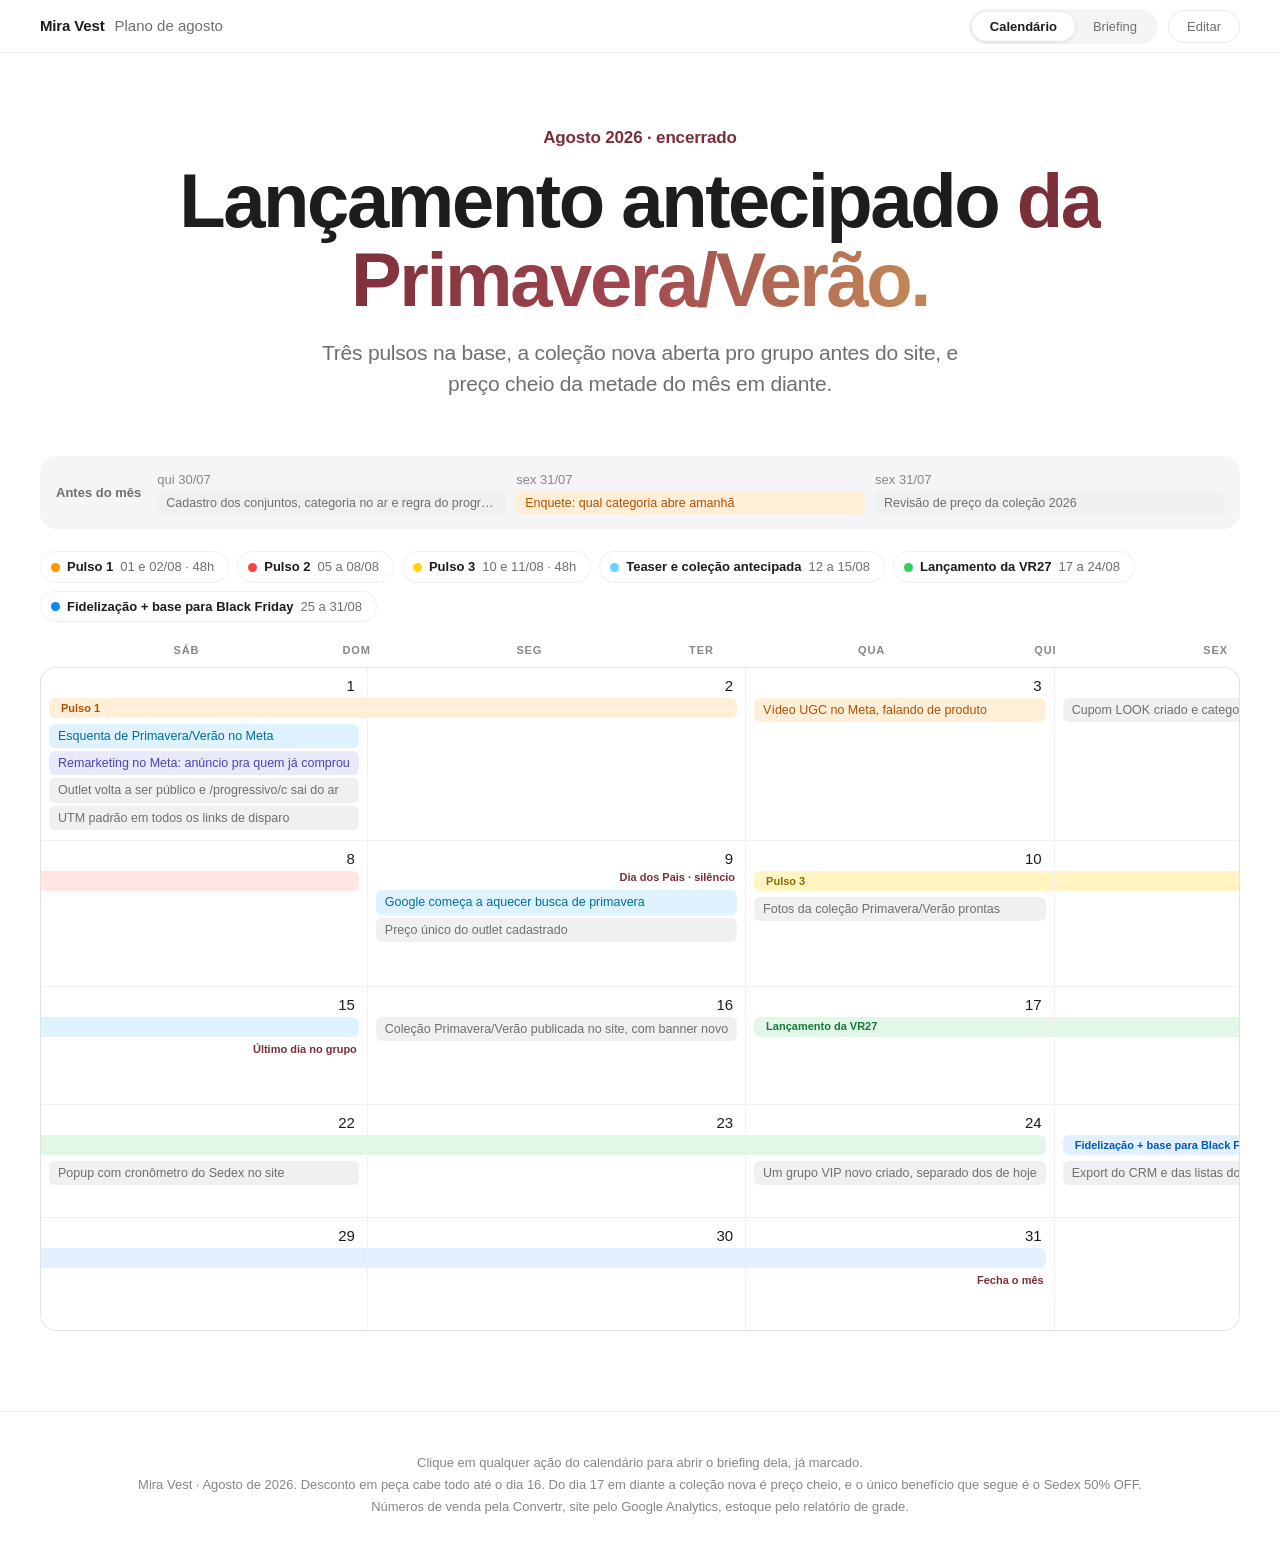
==== commit f5ee8944: "tira o que era interno da pagina de agosto e poe noindex nas tres" ====
--- a/index.html
+++ b/index.html
@@ -3,6 +3,7 @@
 <head>
 <meta charset="UTF-8">
 <meta name="viewport" content="width=device-width, initial-scale=1.0">
+<meta name="robots" content="noindex, nofollow">
 <title>Agosto 2026 · Mira Vest · Plano em uma tela</title>
 <style>
   :root{
@@ -288,11 +289,6 @@
   <p class="eyebrow">Agosto 2026 · encerrado</p>
   <h1 class="hero-t">Lançamento antecipado<span class="grad"> da Primavera/Verão.</span></h1>
   <p class="hero-s">Três pulsos na base, a coleção nova aberta pro grupo antes do site, e preço cheio da metade do mês em diante.</p>
-  <div class="stats">
-    <div class="stat"><div class="sv">R$ 79,6 mil</div><div class="sl">faturado real<span>meta era R$ 80 mil · 99%</span></div></div>
-    <div class="stat"><div class="sv">R$ 440</div><div class="sl">ticket real<span>meta era R$ 390</span></div></div>
-    <div class="stat"><div class="sv">53</div><div class="sl">clientes novas<span>virou a meta de setembro: 86</span></div></div>
-  </div>
 </section>
 
   <section id="view-cal" class="view on">
@@ -329,7 +325,7 @@
   pulso2:    {ini:'2026-08-05', fim:'2026-08-08', c:'#FF453A', bg:'#FFE5E3', ct:'#C2261C', name:'Pulso 2 · Cupom LOOK no inverno antigo', per:'05 a 08/08', meta:'Cupom LOOK, grupo e e-mail',
     desc:'Cupom LOOK, 50% em qualquer peça da categoria de inverno antigo, de quarta a sexta, no grupo e por e-mail, mais um sábado pra quem não conseguiu.'},
   pulso3:    {ini:'2026-08-10', fim:'2026-08-11', c:'#FFD60A', bg:'#FFF4C2', ct:'#8A6D00', name:'Pulso 3 · Outlet, preço único', per:'10 e 11/08 · 48h', meta:'Preço único, 48h no grupo',
-    desc:'Preço fixo por peça em 599 modelos, R$ 799 mil de etiqueta parados.'},
+    desc:'Preço fixo por peça nas coleções antigas, 48 horas, só no grupo.'},
   preview:   {ini:'2026-08-12', fim:'2026-08-15', c:'#64D2FF', bg:'#DFF3FF', ct:'#006C9E', name:'Teaser e coleção antecipada', per:'12 a 15/08', meta:'Preço cheio, o grupo vê antes',
     desc:'Teaser no dia 12 e a coleção nova aberta pro grupo de 13 a 15, a preço cheio, com Sedex 50% OFF.'},
   lancamento:{ini:'2026-08-17', fim:'2026-08-24', c:'#30D158', bg:'#E3F7E9', ct:'#177A3B', name:'Lançamento da VR27', per:'17 a 24/08', meta:'Preço cheio + Sedex 50% OFF',
@@ -340,242 +336,83 @@
     desc:'Look na segunda, caimento na quarta, ação na sexta. Teto de 3 disparos por semana, por grupo. As semanas 2 e 3 rodam acima disso.'},
   reativa:   {c:'#A2845E', bg:'#F2EBE3', ct:'#7A5C36', name:'Reserva no nome', per:'Antes de cada abertura', meta:'15 nomes por onda',
     desc:'Mensagem à mão pra quem mais compra, separando até 3 peças no nome dela por 48 horas.'},
-  midia:     {c:'#5E5CE6', bg:'#E9E9FC', ct:'#4644B8', name:'Mídia contínua', per:'Mês todo · verba a definir', meta:'Verba e KPI fechados em reunião',
-    desc:'Estrutura fechada. Verba e meta saem em reunião.'},
+  midia:     {c:'#5E5CE6', bg:'#E9E9FC', ct:'#4644B8', name:'Mídia contínua', per:'Mês todo', meta:'Estrutura fechada',
+    desc:'As campanhas que ficam no ar o mês inteiro, por trás das ações do calendário.'},
   bastidor:  {c:'#8E8E93', bg:'#F0F0F2', ct:'#6E6E73', name:'Antes de ir pro ar', per:'O que trava o go-live', meta:'',
     desc:'Cadastro, cupom, página, preço, foto e UTM, prontos antes do dia da ação.'}
 };
 
 /*DADOS_INICIO*/
 const A = [
-{id:1, d:'2026-07-31', t:'', ch:'WhatsApp VIP', fmt:'Enquete com 4 cards de categoria', title:'Enquete: qual categoria abre amanhã', cta:'Vote na categoria', fun:'ret', camp:'pulso1', kv:true,
- obj:'Fazer o grupo votar na véspera e já entender que no sábado o desconto sobe a cada peça que ela levar.', prod:'Requisitar os 4 cards de categoria com a designer até quarta, 29/07 (artes 6 a 9). Termos de pesquisa para referência: "card enquete moda whatsapp" e "grid de categorias moda feminina".',
- copy:{logo:'Mira Vest',headline:'VOCÊ ESCOLHE O QUE ABRE AMANHÃ',subhead:'Casaco, casaqueto, tricô ou conjunto: a categoria mais votada abre sábado às 9h.',beneficio:'AMANHÃ, LEVAR MAIS DE UMA PEÇA VALE MAIS A PENA',body:'Vote no card da categoria que você quer ver primeiro. A mais votada abre amanhã às 9h aqui no grupo, antes do site. Já vá pensando no que falta no seu armário, porque a condição de amanhã melhora conforme você soma peças.',cta:'VOTE NA ENQUETE'},
- jus:'Ninguém decide levar 4 peças às 9h por impulso. Se a véspera não preparar a quantidade, sábado vira compra de uma peça só e o progressivo não mexe no ticket.'},
-
-{id:2, d:'2026-08-01', t:'9h', ch:'WhatsApp VIP', fmt:'Card + fotos + link', title:'Pulso 1 começa: progressivo do Dia dos Pais', cta:'Ver os modelos', fun:'fundo', camp:'pulso1', kv:true,
- obj:'Abrir o mês na data que mais vendeu no ano passado, com a peça chegando a tempo do almoço do dia 09.', prod:'Requisitar o card com a designer até quarta, 29/07 (arte 11). Os 41 conjuntos e a regra do progressivo entram no site até quinta, 30/07. Termos de pesquisa para referência: "kv desconto progressivo moda" e "card whatsapp oferta moda feminina".',
- copy:{logo:'Mira Vest',headline:'CONJUNTO GANHOU A ENQUETE E ABRE HOJE',subhead:'É o que vocês votaram aqui no grupo. Pro almoço de domingo, dia 09.',oferta:'2 PEÇAS 20% · 3 PEÇAS 30% · 4 OU MAIS 40%',beneficio:'QUANTO MAIS VOCÊ LEVA, MENOS PAGA EM CADA PEÇA',body:'São 84 conjuntos, nas numerações que restaram. Conjunto sai pronto de casa e resolve o domingo sem você pensar em combinação. O desconto entra sozinho no carrinho, sem cupom, e o site inteiro está com o sedex pela metade do preço, sábado e domingo. A condição do progressivo vale sábado e domingo inteiros, e hoje ela é só aqui no grupo. Escolhendo agora, a peça chega antes do dia 09.',cta:'VER OS CONJUNTOS'},
- jus:'R$ 499 de ticket na semana de 01 a 07/08 em 2025, o maior do ano. Não é data de presente: ela compra pra ela usar no almoço. Progressivo paga por peça a mais, não por peça mais barata, e o ticket está quebrado.', star:true},
-
-{id:63, d:'2026-08-01', t:'', ch:'Meta', fmt:'Vídeo comercial com imagens de peça, sem criadora', title:'Esquenta de Primavera/Verão no Meta', cta:'Entrar no Grupo VIP', fun:'topo', camp:'preview', kv:true,
- obj:'Mostrar a Primavera/Verão pra quem ainda não conhece a loja, 16 dias antes do lançamento, e trazer essa gente pro grupo.', prod:'Requisitar a arte com a designer até quinta, 30/07. O vídeo sobe sexta, 31/07, montado com peça da 2026 que já tem foto. Termos de pesquisa para referência: "video comercial moda feminina 15s" e "teaser colecao nova moda".',
- copy:{logo:'Mira Vest, grafite',headline:'A COLEÇÃO NOVA JÁ ESTÁ A CAMINHO',subhead:'Agosto ainda pede casaco, e o que vem entra junto com ele.',beneficio:'VOCÊ VÊ AS PRIMEIRAS PEÇAS ANTES DO SITE.',body:'São peças de tecido mais leve, de usar por baixo do casaco agora e sozinhas quando o dia abrir. Quem está no grupo acompanha a chegada desde as primeiras fotos. No site, elas aparecem depois.',cta:'ENTRAR NO GRUPO VIP'},
- jus:'Público aquecido desde o dia 1º converte no dia 17. Se o criativo de lançamento só sobe no dia do lançamento, a campanha começa a aprendizagem do zero bem na hora que ela precisa estar madura.'},
-
-{id:4, d:'2026-08-02', t:'', ch:'Site', fmt:'Banner do site, desktop e mobile', title:'Dia dos Pais no site, com o progressivo', cta:'Ver a seleção', fun:'meio', camp:'pulso1', kv:true,
- obj:'Fazer o domingo vender pra quem não está no grupo, com a mesma condição que o grupo teve no sábado.', prod:'Requisitar o banner com a designer até quarta, 29/07 (arte 4). Termos de pesquisa para referência: "hero banner ecommerce moda feminina" e "banner desconto progressivo loja".',
- copy:{logo:'Mira Vest, grafite',headline:'CONJUNTOS PARA O ALMOÇO DE DOMINGO',subhead:'A seleção de Dia dos Pais, para o almoço do dia 09.',oferta:'2 PEÇAS 20% · 3 PEÇAS 30% · 4 OU MAIS 40%',beneficio:'CADA PEÇA A MAIS DEIXA O PEDIDO INTEIRO MAIS BARATO',body:'São 84 conjuntos. Conjunto sai pronto de casa e resolve o domingo sem precisar de mais nada. A condição vale só hoje. O sedex sai pela metade do preço no site inteiro, sábado e domingo. Cada peça está nas numerações restantes, informadas na página do produto.',cta:'VER A SELEÇÃO'},
- jus:'O grupo abriu no sábado às 9h e o site abre no domingo com a mesma condição. O grupo continua ganhando por chegar antes, e o domingo pega quem não está em grupo nenhum.'},
-
-{id:5, d:'2026-08-02', t:'', ch:'Meta', fmt:'Estático 1080x1350 + story', title:'Dia dos Pais no Meta, pra público frio', cta:'Ver os modelos', fun:'topo', camp:'pulso1', kv:true,
- obj:'Levar quem ainda não conhece a loja pra categoria de Dia dos Pais, que é a que abre o mês.', prod:'Requisitar a arte do anúncio e o story com a designer até quarta, 29/07 (arte 5). Termos de pesquisa para referência: "anuncio estatico moda feminina instagram" e "story moda feminina elegante".',
- copy:{logo:'Mira Vest, monograma dourado',headline:'O CONJUNTO QUE RESOLVE O DOMINGO',subhead:'Do almoço em família ao café da tarde, sem trocar de roupa no meio do dia.',beneficio:'SAI PRONTO DE CASA, SEM PENSAR EM COMBINAÇÃO.',body:'Conjuntos para os domingos de agosto, com as duas peças pensadas juntas. Sedex pela metade do preço no site inteiro neste fim de semana. Cada modelo está disponível apenas nas numerações restantes, informadas na página da peça.',cta:'VER OS MODELOS'},
- jus:'10,61 de retorno na plataforma foi o campeão de julho, e era estático de peça em uso, não vídeo. O criativo repete o formato que ganhou.'},
-
-{id:45, d:'2026-08-03', t:'', ch:'Meta', fmt:'Vídeo UGC já existente, só para anúncio no Meta', title:'Vídeo UGC no Meta, falando de produto', cta:'Ver o modelo', fun:'meio', camp:'pulso1', kv:true,
- obj:'Vender uma peça da abertura no Meta, com a criadora falando a ficha dela.', prod:'Selecionar o vídeo, criar a copy e o CTA até domingo, 02/08.',
- ugc:{produto:'A escolher, dentro dos agasalhos que abrem o mês',tipo:'Vídeo UGC que já existe, com a criadora falando do produto e mostrando o detalhe da peça'},
- jus:'A semana de maior ticket do ano leva vídeo de produto, não conteúdo de estilo. De 100 que veem uma peça, só 5,7 põem no carrinho, e ela desiste na ficha do produto.'},
-
-{id:9, d:'2026-08-05', t:'11h', ch:'WhatsApp VIP', fmt:'Card + link', title:'Pulso 2 começa: cupom LOOK no inverno antigo', cta:'Ver a categoria', fun:'fundo', camp:'pulso2', kv:true,
- obj:'Girar o que sobrou do inverno antigo com 50% em qualquer peça da categoria.', prod:'Requisitar o card com a designer até segunda, 03/08. O cupom LOOK e a categoria entram no site até terça, 04/08. Termos de pesquisa para referência: "kv cupom de desconto moda" e "card whatsapp cupom loja roupa".',
- copy:{logo:'Mira Vest',headline:'A TERCEIRA PEÇA QUE FALTA NO SEU INVERNO',subhead:'Casacos, casaquetos e tricôs do inverno passado, nas numerações que ainda existem.',oferta:'CUPOM LOOK: 50% EM QUALQUER PEÇA',beneficio:'A PEÇA QUE VOCÊ PÕE POR CIMA DO QUE JÁ TEM',body:'Escolha as peças, digite LOOK no campo do cupom e o desconto entra antes de você fechar o carrinho. Vale de hoje até as 22h de sexta. Aqui no Sul agosto ainda pede casaco, e é isso que está nessa categoria.',cta:'VER A CATEGORIA AQUI'},
- jus:'O objetivo aqui é girar estoque parado, não subir ticket. Por isso 50% direto em qualquer peça, sem regra de quantidade: regra a mais só atrasa a saída. O nome LOOK vem da seleção, que é de casaco e terceira peça, o que ela põe por cima do que já tem no armário.', star:true},
-
-{id:67, d:'2026-08-05', t:'', ch:'Site', fmt:'Banner do site, desktop e mobile', title:'Categoria de inverno antigo no site, onde o cupom entra', cta:'Ver as peças de inverno', fun:'meio', camp:'pulso2', kv:true,
- obj:'Ter a categoria pronta no site antes do pulso abrir. É nela que o cupom LOOK é digitado, venha a cliente do grupo, do e-mail ou do anúncio.', prod:'Requisitar o banner com a designer até segunda, 03/08. A categoria de inverno antigo entra no site até terça, 04/08. Termos de pesquisa para referência: "banner categoria inverno ecommerce" e "hero site moda inverno feminino".',
- copy:{logo:'Mira Vest, grafite',headline:'AGOSTO NO SUL AINDA PEDE CASACO',subhead:'A categoria de inverno segue no ar, nas numerações que ainda existem.',beneficio:'PEÇAS QUE COMBINAM ENTRE SI.',body:'Casacos, tricôs, calças e conjuntos que fecham o look sem precisar de mais nada. Cada modelo está disponível apenas nas numerações restantes, informadas na página do produto.',cta:'VER AS PEÇAS DE INVERNO'},
- jus:'É a página única do pulso 2. O disparo do grupo, o e-mail e o anúncio caem todos aqui, e ela aplica o cupom no carrinho.'},
-
-{id:10, d:'2026-08-05', t:'11h', ch:'E-mail (RD)', fmt:'E-mail 1 · base completa', title:'Pulso 2 por e-mail, com o mesmo cupom LOOK', cta:'Ver as peças de inverno', fun:'meio', camp:'pulso2', kv:true,
- obj:'Levar o cupom LOOK pra base inteira de e-mail, com a mesma condição que o grupo recebeu.', prod:'Programar o envio até terça, 04/08, com o cupom já cadastrado (b5). Termos de pesquisa para referência: "email marketing moda feminina layout" e "newsletter loja de roupa cupom".',
- copy:{logo:'Mira Vest, grafite',headline:'AGOSTO NO SUL AINDA PEDE CASACO',subhead:'A categoria de inverno segue no ar, nas numerações que ainda existem.',oferta:'CUPOM LOOK: 50% EM QUALQUER PEÇA',beneficio:'A PEÇA QUE VOCÊ PÕE POR CIMA DO QUE JÁ TEM',body:'São casacos, casaquetos e tricôs de inverno, cada modelo com as numerações restantes informadas na página. Escolha as peças, digite LOOK no campo do cupom e o desconto entra antes de você fechar o carrinho. Vale até as 22h de sexta.',cta:'VER AS PEÇAS DE INVERNO'},
- jus:'Único envio do mês para a base completa. A condição é a mesma do grupo, então quem não está no WhatsApp também compra na janela.'},
-
-{id:46, d:'2026-08-06', t:'', ch:'Meta', fmt:'Vídeo UGC já existente, só para anúncio no Meta', title:'Vídeo UGC no Meta, peça do inverno antigo', cta:'Ver o modelo', fun:'fundo', camp:'pulso2', kv:true,
- obj:'Tirar a dúvida de caimento de quem vê o anúncio no Meta, mostrando a peça no corpo da criadora.', prod:'Selecionar o vídeo, criar a copy e o CTA até terça, 04/08.',
- ugc:{produto:'A escolher, dentro da categoria de inverno antigo',tipo:'Vídeo UGC que já existe, com a criadora falando do produto e mostrando o detalhe da peça'},
- jus:'De 100 que veem uma peça, 5,7 põem no carrinho, e ela trava no caimento. Na semana do cupom LOOK vale mais o vídeo que mostra a peça por cima de outra, porque a categoria é de casaco e terceira peça.'},
-
-{id:12, d:'2026-08-07', t:'', ch:'Meta + WhatsApp VIP', fmt:'Montagem de look, várias imagens', title:'Fotos de look montado, vão no disparo de sexta', cta:'Ver a seleção', fun:'meio', camp:'pulso2', kv:true,
- obj:'Mostrar o look montado inteiro no Meta e no grupo, no último dia do cupom LOOK.', prod:'Requisitar a montagem com a designer até quarta, 05/08. Termos de pesquisa para referência: "look montado kv" e "flat lay look inverno feminino".',
- jus:'A categoria é de casaco e terceira peça, então a imagem tem que mostrar a peça por cima de outra, não avulsa em fundo branco. O cupom é 50% em qualquer peça e ela decide se leva mais de uma, por isso a montagem mostra como fica.'},
-
-{id:13, d:'2026-08-07', t:'10h30', ch:'WhatsApp VIP', fmt:'Foto de look + link', title:'Pulso 2 último dia: cupom LOOK até 22h', cta:'Ver o look completo', fun:'fundo', camp:'pulso2', kv:true,
- obj:'Fazer quem já levou uma peça na semana voltar na sexta, antes das 22h, quando o cupom LOOK sai do ar.', prod:'Requisitar a foto de look com a designer até quinta, 06/08. O disparo leva junto a montagem do id 12. Termos de pesquisa para referência: "foto look completo moda feminina" e "look do dia mulher 40 anos".',
- copy:{logo:'Mira Vest',headline:'FALTA UMA PEÇA PRO SEU LOOK FECHAR',subhead:'Casaco, tricô e calça: esse look saiu inteiro da categoria de inverno.',oferta:'CUPOM LOOK: 50% EM QUALQUER PEÇA · ATÉ AS 22H DE HOJE',beneficio:'O MESMO DESCONTO, LEVANDO UMA OU LEVANDO TRÊS',body:'Se você levou uma peça na quarta, hoje o conjunto fecha: digite LOOK no campo do cupom antes de finalizar o carrinho. O cupom sai do ar às 22h de hoje.',cta:'VER O LOOK COMPLETO'},
- jus:'R$ 3.797 por dia na sexta, o maior da semana. Quem comprou na quarta já provou que gosta da categoria, então na sexta o argumento é a peça que falta, não o desconto de novo.'},
-
-{id:15, d:'2026-08-08', t:'9h', ch:'WhatsApp VIP', fmt:'Card + link', title:'Cupom LOOK reabre, um sábado só', cta:'Escolher as peças', fun:'fundo', camp:'pulso2',
- obj:'Dar mais um sábado pra quem não conseguiu escolher na semana, com o cupom LOOK valendo só nesse dia.', prod:'A designer reaproveita o card de quarta e troca a faixa de horário.',
- copy:{logo:'Mira Vest',headline:'MAIS UM SÁBADO PRA ESCOLHER COM CALMA',subhead:'O cupom LOOK voltou, na mesma categoria de inverno da semana.',oferta:'CUPOM LOOK: 50% EM QUALQUER PEÇA · SÓ HOJE, ATÉ AS 22H',beneficio:'DÁ TEMPO DE FECHAR O LOOK QUE VOCÊ DEIXOU PENSANDO',body:'É o mesmo de quarta: digite LOOK no campo do cupom antes de fechar o carrinho. Às 22h ele sai do ar e a categoria continua no site pelo preço de sempre.',cta:'ESCOLHER AS PEÇAS AQUI'},
- jus:'A janela curta só funciona se o prazo for real e cumprido. Um sábado contra os três dias da semana encurta de verdade, e ainda limpa a categoria antes do outlet abrir na segunda.'},
-
-{id:60, d:'2026-08-09', t:'', ch:'Google', fmt:'Search e Shopping', title:'Google começa a aquecer busca de primavera', cta:'', fun:'topo', camp:'preview',
- obj:'Fazer a loja aparecer pra quem já procura roupa de primavera no Google, 8 dias antes do lançamento público.', prod:'Os termos de busca e os grupos de anúncio ficam prontos até sábado, 08/08.',
- jus:'Search converte 1,73% contra 0,25% do Meta. Se a busca começar antes do lançamento, no dia 17 a campanha já está madura em vez de começar do zero.'},
-
-{id:17, d:'2026-08-10', t:'10h30', ch:'WhatsApp VIP', fmt:'Card + link do outlet', title:'Pulso 3 começa: outlet com preço único', cta:'Abrir o outlet', fun:'fundo', camp:'pulso3', kv:true,
- obj:'Vender pro grupo, em 48 horas, os 599 modelos que só têm poucos tamanhos.', prod:'Requisitar o card com a designer até quinta, 06/08. O preço único entra no site até domingo, 09/08. Termos de pesquisa para referência: "kv preco unico moda" e "card outlet preco fixo loja".',
- copy:{logo:'Mira Vest',headline:'O OUTLET ABRE HOJE, SÓ NO GRUPO',subhead:'599 modelos nas últimas numerações, hoje e amanhã.',oferta:'PREÇO ÚNICO DE R$ [confirmar] POR PEÇA',beneficio:'O MESMO VALOR EM QUALQUER PEÇA, DA MALHA AO CASACO',body:'Abre agora e fecha amanhã à noite, só aqui no grupo. Tem tricô pra usar com jeans, casaqueto que resolve o compromisso da tarde e conjunto que já sai pronto de casa. O link mostra o que ainda existe no seu número.',cta:'ABRIR O OUTLET AQUI'},
- jus:'599 modelos, R$ 799 mil de etiqueta parados. Preço fixo é mais rápido de cadastrar que régua por peça, e com o outlet público a peça tem onde ficar, sem depender de um evento fechado toda vez.', star:true},
-
-{id:61, d:'2026-08-10', t:'', ch:'Meta', fmt:'Estático, catálogo por categoria', title:'Outlet no Meta: entraram peças novas', cta:'Ver o outlet', fun:'topo', camp:'pulso3', kv:true,
- obj:'Levar quem vê o anúncio no Meta pro outlet, mostrando que entraram peças novas.', prod:'Requisitar a arte do catálogo com a designer até sexta, 07/08. Termos de pesquisa para referência: "anuncio catalogo moda meta ads" e "grid de produtos outlet moda".',
- copy:{logo:'Mira Vest, grafite',headline:'ENTRARAM PEÇAS NOVAS NO OUTLET',subhead:'Tricôs, casaquetos, conjuntos e casacos que saíram de coleção e continuam vestindo bem.',beneficio:'PEÇA DE COLEÇÃO, PREÇO DE OUTLET',body:'As peças estão separadas por categoria e por numeração, com o preço de cada uma na própria página. Cada modelo sai nas numerações que restaram, e o filtro por numeração mostra só o que serve em você.',cta:'VER O OUTLET'},
- jus:'Outlet em catálogo estruturado fez ROAS 9,6 na conta, outlet com porcentagem gritada fez 1,70. Por isso o ângulo é peça nova entrando.'},
-
-{id:68, d:'2026-08-11', t:'10h30', ch:'WhatsApp VIP', fmt:'Card + link', title:'Pulso 3 último dia: preço único até 22h', cta:'Ver as peças', fun:'fundo', camp:'pulso3',
- obj:'Fazer quem deixou peça na lista na segunda voltar e fechar a compra antes das 22h, quando as 48 horas acabam.', prod:'A designer reaproveita o card de segunda e troca a faixa de horário.',
- copy:{logo:'Mira Vest',headline:'A LISTA DE ONTEM FECHA HOJE',subhead:'Último dia do preço único nos 599 modelos do outlet.',oferta:'PREÇO ÚNICO DE R$ [confirmar] POR PEÇA, SÓ HOJE',beneficio:'VOCÊ ESCOLHE PELO MODELO, NÃO PELO PREÇO',body:'Se ficou peça na sua lista de ontem, é hoje que ela sai por esse valor. As numerações são as que restaram de cada modelo, dá pra ver o seu número direto no link. Depois de hoje o outlet continua no ar, com o preço normal dele.',cta:'VER AS PEÇAS AQUI'},
- jus:'Preço único tira a comparação de preço, ela só escolhe a peça e decide mais rápido. No segundo dia fecha quem hesitou na segunda.'},
-
-{id:31, d:'2026-08-11', t:'', ch:'Meta', fmt:'Vídeo UGC já existente, só para anúncio no Meta', title:'Vídeo UGC no Meta, peça do outlet', cta:'Ver o modelo', fun:'meio', camp:'pulso3', kv:true,
- obj:'Vender uma peça do outlet pra quem vê anúncio no Meta, com a criadora falando a ficha dela.', prod:'Selecionar o vídeo, criar a copy e o CTA até domingo, 09/08.',
- ugc:{produto:'A escolher, dentro dos 599 modelos do outlet',tipo:'Vídeo UGC que já existe, com a criadora falando do produto e mostrando o detalhe da peça'},
- jus:'Vídeo de criadora aqui vende produto. Não é conteúdo de estilo, a fala tem que passar a ficha da peça.'},
-
-{id:62, d:'2026-08-12', t:'11h', ch:'WhatsApp VIP', fmt:'Texto + fotos de bastidor', title:'Teaser da coleção nova, só no grupo', cta:'Nada de link, o aviso é o próprio grupo', fun:'ret', camp:'preview', kv:true,
- obj:'Avisar o grupo que amanhã ele vê a coleção nova antes do site, sem mostrar as peças hoje.', prod:'As fotos de bastidor saem na loja, na véspera, e vão junto com o texto. Termos de pesquisa para referência: "bastidor loja de roupa instagram" e "teaser colecao arara loja".',
- copy:{headline:'AMANHÃ VOCÊ VÊ ANTES DO SITE',subhead:'Um pedaço do bastidor da Primavera/Verão, sem estragar a surpresa.',beneficio:'O GRUPO ESCOLHE PRIMEIRO, COM A GRADE INTEIRA.',body:'Hoje eu só mostro o bastidor: a caixa chegando, a cor separada em cima da mesa, a arara sendo montada. Amanhã, às 10h30, a coleção nova abre aqui no grupo com link fechado, antes do site. Deixa o celular por perto, o aviso vem por aqui.',cta:'AMANHÃ ÀS 10H30, AQUI'},
- jus:'O teaser marca hora e faz a abertura de quinta chegar esperada. É a vantagem visível de estar no grupo.'},
-
-{id:48, d:'2026-08-12', t:'noite', ch:'WhatsApp 1:1', fmt:'Mensagem pessoal, 15 nomes', title:'Reserva no nome: 15 mensagens à mão', cta:'Me diz o seu número', fun:'ret', camp:'reativa',
- obj:'Fazer 15 clientes que pararam de comprar voltarem, com o tamanho delas guardado no nome antes de a peça acabar.', prod:'A lista sai da API terça, 11/08, ordenada por quanto cada cliente já comprou. As 15 mensagens vão à mão, uma por nome.',
- copy:{headline:'EU SEPARO O SEU NÚMERO ANTES',subhead:'Oi, [nome]! Amanhã a coleção nova abre aqui no grupo, antes do site.',beneficio:'ATÉ 3 PEÇAS SEPARADAS NO SEU NOME',body:'Me diz o seu número e o que você procura. Eu separo antes de abrir e seguro por 48 horas, sem compromisso de fechar na hora.'},
- jus:'Quem gastou acima de R$ 3.000 e parou, parou porque abre o link e o tamanho já foi. Reserva resolve isso sem ceder margem.'},
-
-{id:23, d:'2026-08-13', t:'10h30', ch:'WhatsApp VIP', fmt:'Card + fotos + link fechado', title:'Coleção antecipada abre, só no grupo (13 a 15)', cta:'Ver a coleção', fun:'fundo', camp:'preview', kv:true,
- obj:'Deixar o grupo comprar a coleção nova de 13 a 15, quatro dias antes do site e a preço cheio.', prod:'As fotos da coleção ficam prontas até segunda, 10/08. Requisitar o card com a designer, e link fechado e cupom de sedex entram até quarta, 12/08. Termos de pesquisa para referência: "kv lancamento colecao moda" e "card whatsapp acesso antecipado".',
- copy:{logo:'Mira Vest',headline:'A COLEÇÃO NOVA ABRE AQUI ANTES DO SITE',subhead:'Hoje, sexta e sábado, a Primavera/Verão só pro grupo.',oferta:'SEDEX PELA METADE',beneficio:'ESCOLHER PRIMEIRO, COM A GRADE INTEIRA NA SUA FRENTE',body:'Não tem desconto na peça, e isso é de propósito: coleção nova entra a preço cheio, aqui e no site. O que muda pra você é o tempo: você escolhe agora, com a grade completa, e o Sedex sai com 50% OFF. O link é fechado e fica só no grupo. Na segunda a coleção abre pro site.',cta:'VER A COLEÇÃO NOVA'},
- jus:'O benefício do grupo aqui é acesso e frete, sem desconto na peça. Assim a coleção nova entra valendo o preço dela e o grupo continua valendo a pena depois que os pulsos acabam.', star:true},
-
-{id:69, d:'2026-08-13', t:'', ch:'Site', fmt:'Faixa de frete na página da coleção', title:'Sedex 50% OFF entra na página da coleção nova', cta:'Ver as peças', fun:'fundo', camp:'preview', kv:true,
- obj:'Fazer quem está fechando a compra ver o Sedex 50% OFF na página da coleção, com a peça a preço cheio.', prod:'Requisitar a faixa de frete com a designer até quarta, 12/08. O cupom de sedex entra na mesma data (b10). Termos de pesquisa para referência: "faixa de frete ecommerce" e "banner frete promocional loja".',
- copy:{headline:'O FRETE DA COLEÇÃO NOVA',subhead:'Vale nas peças de Primavera/Verão, escolhendo Sedex no fechamento do pedido.',oferta:'SEDEX 50% OFF',beneficio:'VOCÊ RECEBE RÁPIDO SEM PAGAR O SEDEX INTEIRO',body:'Escolha o Sedex na hora de fechar o pedido e o frete sai pela metade. O desconto é no frete, a peça segue a preço cheio. O prazo aparece com o seu CEP antes de você confirmar.',cta:'VER AS PEÇAS'},
- jus:'O frete é a última coisa que ela pesa, e o benefício do grupo tem que aparecer aí, já que na peça não tem desconto nenhum pra mostrar.'},
-
-{id:47, d:'2026-08-01', t:'', ch:'Meta', fmt:'Catálogo, público de compradoras', title:'Remarketing no Meta: anúncio pra quem já comprou', cta:'Ver a peça', fun:'ret', camp:'midia', kv:true,
- obj:'Mostrar anúncio do catálogo todos os 31 dias de agosto pra quem já comprou na loja, gastando pouco por dia.', prod:'Requisitar a arte com a designer até quinta, 30/07. O anúncio sobe sábado, 01/08, junto com a otimização de preço. Termos de pesquisa para referência: "anuncio catalogo dinamico moda" e "meta advantage catalogo loja de roupa".',
- copy:{logo:'Mira Vest, grafite',headline:'VOCÊ JÁ CONHECE O CAIMENTO',subhead:'Coleção 2026 no ar, com uma nova peça em destaque toda semana.',beneficio:'ESCOLHER A PRÓXIMA FICA MAIS FÁCIL',body:'Alfaiataria, tricôs e vestidos com as medidas de cada modelo na página. Você compara com a peça que já tem e define sua numeração com mais segurança.',cta:'VER A PEÇA'},
- jus:'Compradoras dos últimos 24 meses com mais de R$ 1.000 acumulados, tirando quem comprou nos últimos 15 dias. Catálogo converte quem já conhece a marca.'},
-
-{id:27, d:'2026-08-17', t:'10h30', ch:'Grupo VIP + site + Meta + Google + e-mail + bio', fmt:'Vídeo de criadora apresentando a coleção', title:'Lançamento geral da VR27', cta:'Ver a coleção', fun:'fundo', camp:'lancamento', kv:true,
- obj:'Colocar a coleção de Primavera/Verão no ar em todos os canais no dia 17, a preço cheio, com o Sedex 50% OFF como único benefício.', prod:'Fechar a escolha das peças do vídeo. Requisitar banner e artes com a designer até quinta, 13/08. A coleção sobe no site até domingo, 16/08. Termos de pesquisa para referência: "kv lancamento primavera verao moda" e "campanha colecao nova banner site".',
- copy:{logo:'Mira Vest, grafite',headline:'A PRIMAVERA/VERÃO ENTRA HOJE NO SITE',subhead:'Na semana de estreia, o Sedex sai com 50% OFF.',beneficio:'A GRADE INTEIRA NO AR E O FRETE PESANDO MENOS',body:'O Grupo VIP viu essas peças na quinta. Hoje elas entram no site com a grade inteira, e o vídeo mostra como cada uma se mexe: sentando, levantando e andando. São vestidos, alfaiataria leve e tricô de meia estação, de usar por baixo do casaco agora e sozinhos quando o dia abrir. A peça entra a preço cheio, o desconto é no frete: escolhendo Sedex no fechamento do pedido, ele sai com 50% OFF. As numerações de cada modelo estão na página do produto.',cta:'VER A PRIMAVERA/VERÃO'},
- jus:'Quatro dias depois do grupo. Quem estava na abertura antecipada já viu, e a mensagem do dia reconhece isso em vez de fingir que é novidade pra todo mundo.', star:true},
-
-{id:74, d:'2026-08-18', t:'10h30', ch:'WhatsApp VIP', fmt:'Mensagem de texto, sem arte', title:'Reforço do lançamento no grupo, só texto', cta:'Ver a coleção', fun:'fundo', camp:'lancamento',
- obj:'Pegar no dia seguinte quem não abriu o vídeo de ontem, com uma mensagem que não parece anúncio.', prod:'Não tem arte, só texto escrito na hora.',
- copy:{headline:'ONTEM A PRIMAVERA/VERÃO ABRIU NO SITE',subhead:'Aqui no grupo vocês já estavam com ela desde quinta. 💛',oferta:'SEDEX COM 50% OFF',beneficio:'A GRADE INTEIRA, COM TODAS AS NUMERAÇÕES NO AR',body:'Se você ainda não escolheu a sua, hoje é um bom dia pra olhar com calma: a grade está inteira, com todas as numerações no ar.\n\nA combinação que eu mais gosto dessa coleção é o vestido de manga curta com o casaqueto por cima. De manhã aqui no Sul ainda está frio, e à tarde você tira o casaqueto e o vestido resolve sozinho, do trabalho ao jantar.\n\nA peça é preço cheio, aqui e no site. O que muda pra você é o frete: *escolhendo Sedex no fechamento do pedido, ele sai com 50% OFF*.\n\nSe quiser conferir numeração, me chama aqui que eu vejo pra você.\n\n👉 [link da coleção]',cta:'ABRIR O LINK DA COLEÇÃO'},
- jus:'O disparo de ontem foi vídeo. Quem não parou pra assistir abre um texto curto, e no dia seguinte a coleção ainda é assunto novo.'},
-
-{id:29, d:'2026-08-19', t:'11h', ch:'WhatsApp VIP', fmt:'Vídeo tradicional editado ou de criadora', title:'Prova de caimento no grupo: peça da VR27', cta:'Ver no site', fun:'meio', camp:'cadencia', kv:true,
- obj:'Mostrar no grupo como veste a peça que acabou de chegar, pra tirar a dúvida de caimento antes da compra.', prod:'Fechar a escolha da peça e do formato. O vídeo é gravado em lote até segunda, 17/08.',
- copy:{logo:'Mira Vest',headline:'ESSA PEÇA PARADA NA FOTO NÃO CONTA TUDO',subhead:'Um vídeo curto com ela em movimento, do jeito que veste de verdade.',oferta:'SEDEX COM 50% OFF',beneficio:'MENOS DÚVIDA NA HORA DE ESCOLHER A SUA NUMERAÇÃO',body:'Separamos essa pra hoje. Repara no vídeo: o tecido quando ela senta e levanta, a manga quando ela ergue o braço e o comprimento quando ela anda. É isso que a foto parada não conta. Serve pro compromisso da tarde e segue pro jantar, trocando só o sapato. A peça é preço cheio, e o 50% OFF é no Sedex, não na roupa. Se ficar dúvida de numeração, me chama aqui que eu confiro com você.',cta:'VER ESSA PEÇA NO SITE'},
- jus:'De 100 que veem uma peça, 5,7 põem no carrinho, e caimento é o que trava. Peça nova sem prova de caimento vende menos ainda, porque ninguém tem referência dela.'},
-
-{id:75, d:'2026-08-20', t:'', ch:'E-mail (RD)', fmt:'E-mail 2 · base completa', title:'E-mail da VR27 pra base, com o SEDEXMIRA', cta:'Ver a coleção', fun:'meio', camp:'lancamento', kv:true,
- obj:'Levar a coleção nova pra base inteira de e-mail e dar o cupom de frete pra tirar a última objeção.', prod:'Programar o envio até quarta, 19/08, com os cupons já criados (b13). Termos de pesquisa para referência: "email lancamento colecao moda" e "newsletter colecao nova layout".',
- copy:{logo:'Mira Vest, grafite',headline:'A PRIMAVERA/VERÃO JÁ ESTÁ NO SITE',subhead:'Vestidos, alfaiataria leve e tricô de meia estação, com a grade no ar desde segunda.',oferta:'SEDEX 50% OFF · CUPOM SEDEXMIRA',beneficio:'A ENTREGA RÁPIDA PESA MENOS NA SUA CONTA',body:'São peças de tecido mais leve, que combinam com o casaco que você ainda está usando agora em agosto. A coleção nova entra a preço cheio. O que muda é o frete: digite SEDEXMIRA no campo do cupom e escolha Sedex no fechamento do pedido, que ele sai com 50% OFF. O desconto é no frete, a peça segue pelo preço dela. As numerações de cada modelo estão na página do produto.',cta:'VER A COLEÇÃO NOVA'},
- jus:'A base de e-mail não recebe o disparo do grupo e chega no lançamento três dias depois. O frete é o argumento que sobra, porque a peça é preço cheio.'},
-
-{id:76, d:'2026-08-20', t:'noite', ch:'WhatsApp 1:1', fmt:'Mensagem pessoal, melhores clientes do RFM', title:'Condição especial 1:1 pras melhores do RFM', cta:'Me diz qual você prefere', fun:'ret', camp:'lancamento',
- obj:'Tratar as melhores clientes por nome e deixar ela escolher entre frete grátis e meio Sedex.', prod:'Puxar o recorte de RFM até quarta, 19/08, e mandar uma por uma.',
- copy:{headline:'VOCÊ ESCOLHE COMO QUER RECEBER',subhead:'Oi, [nome]! A coleção de Primavera/Verão está no ar e eu separei duas condições de frete pra você.',oferta:'FRETE GRÁTIS OU SEDEX COM 50% OFF',beneficio:'VOCÊ ESCOLHE ENTRE NÃO PAGAR FRETE OU RECEBER ANTES',body:'São duas e você usa uma, não dá pra somar as duas no mesmo pedido. FRETEGRATIS zera o frete no envio comum, que resolve bem se você não tem pressa. SEDEXMIRA deixa o Sedex com 50% OFF, e é o que chega mais rápido. Nos dois casos o desconto é no frete, a peça segue pelo preço dela, porque coleção nova é preço cheio. Me diz qual das duas você prefere que eu mando o link com o cupom já escrito. Se quiser, eu confiro a sua numeração antes de você fechar.',cta:'ME DIZ QUAL DAS DUAS VOCÊ PREFERE'},
- jus:'Quem mais compra precisa de tratamento, mais do que de desconto na peça. Deixar ela escolher a condição faz a mensagem virar conversa.'},
-
-{id:64, d:'2026-08-21', t:'10h30', ch:'WhatsApp VIP', fmt:'Fotos de produto com preço + link', title:'Curadoria de peça e preço da VR27, no grupo', cta:'Ver o look completo', fun:'meio', camp:'lancamento', kv:true,
- obj:'Fazer o grupo levar mais de uma peça por pedido na primeira semana da coleção nova.', prod:'Requisitar as fotos com preço à designer até quinta, 20/08. Termos de pesquisa para referência: "card de produto com preco whatsapp" e "catalogo moda preco na foto".',
- copy:{logo:'Mira Vest',headline:'PEÇA E PREÇO NA SUA FRENTE',subhead:'Escolhi da Primavera/Verão o que combina entre si, cada uma com o preço na foto.',oferta:'SEDEX 50% OFF · CUPOM SEDEXMIRA',beneficio:'DUAS PEÇAS QUE COMBINAM RESOLVEM A SEMANA INTEIRA',body:'Mandei foto por foto com o preço embaixo, pra você ver sem precisar abrir nada.\n\nA calça de alfaiataria leve fecha com a blusa e vira look de trabalho. Trocando a blusa pelo tricô, a mesma calça sai pro fim de semana. O vestido resolve o dia sozinho, é só mudar o sapato e o brinco.\n\n👉 O link de cada peça vai logo abaixo da foto dela. No fechamento do pedido, digite *SEDEXMIRA* e o Sedex sai com 50% OFF. O desconto é no frete, a peça segue pelo preço que está na foto.\n\nDúvida de numeração, me chama aqui que eu confiro pra você.',cta:'VER A PEÇA DA FOTO'},
- jus:'59% dos pedidos levam 2 ou mais peças. O grupo pede peça com preço na frente, e na semana de lançamento só o frete puxa venda, porque desconto na peça não tem.'},
-
-{id:77, d:'2026-08-23', t:'', ch:'Site', fmt:'Popup com cronômetro', title:'Popup do Sedex entra no site, sai dia 24', cta:'Ver a coleção', fun:'fundo', camp:'lancamento', kv:true,
- obj:'Empurrar a decisão de quem está olhando a coleção no domingo, que é quando ela navega e não fecha.', prod:'Requisitar o popup com a designer até sábado, 22/08. O cronômetro entra no site na mesma data (b14). Termos de pesquisa para referência: "popup contador regressivo ecommerce" e "popup de frete site loja".',
- copy:{logo:'Mira Vest, grafite',headline:'ANTES DE VOCÊ FECHAR A PÁGINA',subhead:'O pedido que fecha hoje sai pra postagem amanhã de manhã.',oferta:'SEDEX 50% OFF · CUPOM SEDEXMIRA',beneficio:'DECIDIR HOJE ADIANTA A SUA ENTREGA',body:'Digite SEDEXMIRA no campo do cupom e escolha Sedex no fechamento do pedido: o frete sai com 50% OFF. O desconto é no frete, a peça da coleção nova segue pelo preço dela. O contador aqui em cima marca o tempo até a postagem de amanhã de manhã, então o que você fechar agora já entra nela. O prazo com o seu CEP aparece antes de você confirmar.',cta:'USAR O SEDEXMIRA'},
- jus:'Domingo tem gente olhando e pouca gente fechando. O popup pega essa navegação com o benefício que já existe, sem inventar oferta nova.'},
-
-{id:52, d:'2026-08-24', t:'', ch:'Meta', fmt:'Vídeo UGC já existente, só para anúncio no Meta', title:'Vídeo UGC no Meta, ficha de peça da VR27', cta:'Ver a peça', fun:'meio', camp:'lancamento', kv:true,
- obj:'Vender uma peça da VR27 no Meta com a criadora falando a ficha dela.', prod:'Selecionar o vídeo, criar a copy e o CTA até domingo, 23/08.',
- ugc:{produto:'A escolher, dentro da VR27',tipo:'Vídeo UGC que já existe, com a criadora falando do produto e mostrando o detalhe da peça'},
- jus:'Na semana de lançamento não existe desconto pra puxar a venda. O que sobra é prova de caimento.'},
-
-{id:34, d:'2026-08-24', t:'10h30', ch:'WhatsApp VIP', fmt:'Vídeo de criadora adaptado pro WhatsApp', title:'O mesmo vídeo do Meta, adaptado pro grupo', cta:'Ver a peça do vídeo', fun:'meio', camp:'lancamento', kv:true,
- obj:'Levar pro grupo a prova de caimento da peça que sobe no Meta hoje, com o benefício de frete junto.', prod:'É o mesmo vídeo do Meta de hoje, adaptado para o WhatsApp antes do disparo.',
- copy:{logo:'Mira Vest',headline:'CAIMENTO SÓ SE VÊ EM MOVIMENTO',subhead:'A peça do vídeo de hoje, no corpo e não no cabide.',oferta:'SEDEX 50% OFF · CUPOM SEDEXMIRA',beneficio:'VOCÊ VÊ COMO A PEÇA CAI ANTES DE ESCOLHER O SEU NÚMERO',body:'Você viu essa coleção aqui antes do site, então o vídeo de hoje começa pelo grupo. Repara em como o tecido se comporta quando ela se mexe: é isso que a foto parada não conta. A peça segue a preço cheio, como toda a Primavera/Verão. O desconto é no frete: digite SEDEXMIRA no fechamento e o Sedex sai com 50% OFF.\n\nSe ficar dúvida de numeração, me chama aqui que eu confiro com você.\n\n👉 [link da peça]',cta:'VER A PEÇA DO VÍDEO'},
- jus:'É o mesmo vídeo que sobe no Meta hoje, adaptado. Quem está no grupo recebe primeiro e recebe tratamento de casa. Isso segura a base depois que a novidade passa.'},
-
-{id:78, d:'2026-08-25', t:'', ch:'Meta', fmt:'Estático de captação, segmentado por região', title:'Aquecimento de Black Friday: captação regional', cta:'Entrar no Grupo VIP', fun:'topo', camp:'base', kv:true,
- obj:'Encher um grupo VIP novo antes de novembro, com anúncio rodando em São Paulo, Paraná e Minas.', prod:'Fechar a escolha da peça e requisitar a arte com a designer até segunda, 24/08: coleção anterior, meia estação. O grupo novo tem que existir antes (b15). Termos de pesquisa para referência: "anuncio captacao grupo whatsapp" e "criativo entrar no grupo vip loja".',
- copy:{logo:'Mira Vest, grafite',headline:'A BLACK FRIDAY DA MIRA VEST COMEÇA NO GRUPO',subhead:'As condições de novembro são avisadas primeiro no WhatsApp de quem está no Grupo VIP.',beneficio:'QUEM ESTÁ NO GRUPO FICA SABENDO ANTES',body:'A entrada é pelo botão abaixo. Enquanto novembro não chega, o grupo acompanha as peças de meia estação que já estão no ar: casaquetos, tricôs e blusas que servem no fim do frio e no começo do calor.',cta:'ENTRAR NO GRUPO VIP'},
- jus:'Se a Black Friday começar só em novembro, a captação vai às cegas. Anúncio de entrada em grupo custou R$ 1,56 por lead em julho, o jeito mais barato de crescer base.'},
-
-{id:37, d:'2026-08-26', t:'11h', ch:'WhatsApp VIP', fmt:'Vídeo de criadora ou vídeo tradicional', title:'Prova de caimento no grupo: segunda peça', cta:'Ver no site', fun:'meio', camp:'cadencia', kv:true,
- obj:'Repetir no grupo o vídeo de caimento, agora com a peça que mais vende da coleção nova.', prod:'Fechar a escolha da peça e do formato. O vídeo vem do lote 2.',
- jus:'Uma peça por semana com prova de caimento sustenta a taxa de carrinho. Grava o reel em lote em casa, custo zero.'},
-
-{id:30, d:'2026-08-26', t:'11h', ch:'E-mail (RD)', fmt:'E-mail 3 · hibernando e perdidas', title:'E-mail de reativação: 990 clientes paradas', cta:'Ver a coleção', fun:'ret', camp:'base', kv:true,
- obj:'Chamar de volta as 990 clientes que estão paradas, antes de montar a lista de novembro.', prod:'Requisitar o layout com a designer e deixar o recorte pronto no RD até segunda, 24/08. Termos de pesquisa para referência: "email reativacao de cliente moda" e "newsletter volta pra loja roupa".',
- jus:'990 clientes paradas na base, e tocar nelas custa zero. Quem reagir a este e-mail entra na lista de Black Friday já aquecida, quem não reagir entra em outro recorte.'},
-
-{id:38, d:'2026-08-27', t:'', ch:'Meta', fmt:'Vídeo UGC já existente ou Fashion Reels, só no Meta', title:'Vídeo de produto no Meta, peça da VR27', cta:'Ver o modelo', fun:'meio', camp:'base', kv:true,
- obj:'Vender uma peça da VR27 no Meta, em vídeo de criadora ou em Fashion Reels.', prod:'Selecionar o vídeo, criar a copy e o CTA até quarta, 26/08.',
- ugc:{produto:'A escolher, dentro da VR27',tipo:'Vídeo UGC que já existe ou Fashion Reels, com a peça em uso'},
- jus:'A meia estação é problema real de agosto: de manhã faz frio, à tarde não. Peça que resolve os dois vende na virada.'},
-
-{id:39, d:'2026-08-28', t:'10h30', ch:'WhatsApp VIP', fmt:'Curadoria de looks + link', title:'Curadoria de looks no grupo, com o SEDEXMIRA', cta:'Me chama que eu separo', fun:'fundo', camp:'base', kv:true,
- obj:'Fazer a sexta vender no grupo com peça nova e atendimento no WhatsApp, sem abrir desconto.', prod:'Requisitar a montagem da curadoria com a designer até quinta, 27/08. As fotos saem do catálogo, sem ensaio novo. Termos de pesquisa para referência: "curadoria de looks whatsapp" e "carrossel de looks moda feminina".',
- copy:{logo:'Mira Vest',headline:'OS LOOKS QUE EU MONTEI PRA ESTA SEXTA',subhead:'Peças da Primavera/Verão combinadas entre si, com a numeração de cada uma no link.',oferta:'SEDEX 50% OFF · CUPOM SEDEXMIRA',beneficio:'VOCÊ ESCOLHE O LOOK PRONTO E EU CONFIRO O SEU NÚMERO',body:'Cada foto é um look fechado: vestido com casaqueto pra sexta à noite, alfaiataria leve pro trabalho e tricô com jeans pro fim de semana. Se você ficar entre dois, me chama no privado que eu olho o seu número e separo pra você. No frete: digite *SEDEXMIRA* no fechamento e o Sedex sai com 50% OFF. A peça continua a preço cheio, o desconto é no frete.',cta:'ME CHAMA QUE EU SEPARO'},
- jus:'Sexta é o melhor dia da loja, índice 135. Sem oferta para dar, a sexta vai com peça nova e atendimento pessoal, mecânica que o grupo já conhece.'},
-
-{id:66, d:'2026-08-25', t:'', ch:'Base (CRM + grupos)', fmt:'Cruzamento de lista, sem arte', title:'Levantamento de base para Black Friday', cta:'', fun:'ret', camp:'base',
- obj:'Descobrir, antes de novembro, quem compra na loja e não está no grupo e quem está no grupo mas nunca comprou.', prod:'Exportar o CRM e as listas dos 5 grupos e cruzar numa planilha.',
- jus:'São 1.790 clientes na base e cerca de 1.700 pessoas nos grupos, e ninguém sabe quanta gente está nos dois. Esse número é o que separa captar com alvo de captar às cegas na Black Friday.'},
-
-{id:42, d:'2026-08-31', t:'10h30', ch:'WhatsApp VIP', fmt:'Texto + post', title:'Fecha o mês no grupo: recap de quem viu antes', cta:'Me diz o que falta', fun:'ret', camp:'base', kv:true,
- obj:'Fechar agosto mostrando pro grupo tudo que ele viu antes do site, como foi combinado no começo do mês.', prod:'Requisitar o post com a designer até sexta, 28/08. O texto leva o resumo do mês. Termos de pesquisa para referência: "post fechamento de mes loja" e "card agradecimento cliente moda".',
- copy:{logo:'Mira Vest',headline:'FECHANDO AGOSTO COM QUEM VIU PRIMEIRO',subhead:'A Primavera/Verão abriu aqui no dia 13. No site, só no dia 17.',beneficio:'NO GRUPO, VOCÊ ESCOLHE COM A GRADE INTEIRA NA SUA FRENTE',body:'Agosto fecha hoje e eu queria deixar registrado o que aconteceu: a coleção nova abriu neste grupo quatro dias antes do site, com a grade completa e todas as numerações no ar. Em setembro segue do mesmo jeito, o grupo vê antes. A coleção continua no ar a preço cheio, no link aqui embaixo. 💛 Me diz o que ficou faltando no seu armário que eu vejo o que ainda tem no seu número.',cta:'ME DIZ O QUE FALTA'},
- jus:'O grupo viu a coleção três dias antes do site. Fechar o mês lembrando disso segura a pessoa no grupo em setembro.', star:true}
+{id:1, d:'2026-07-31', ch:'WhatsApp VIP', fmt:'Enquete com 4 cards de categoria', title:'Enquete: qual categoria abre amanhã', cta:'Vote na categoria', fun:'ret', camp:'pulso1', kv:true, obj:'Fazer o grupo votar na véspera e já entender que no sábado o desconto sobe a cada peça que ela levar.', prod:'Requisitar os 4 cards de categoria com a designer até quarta, 29/07 (artes 6 a 9). Termos de pesquisa para referência: "card enquete moda whatsapp" e "grid de categorias moda feminina".', copy:{logo:'Mira Vest',headline:'VOCÊ ESCOLHE O QUE ABRE AMANHÃ',subhead:'Casaco, casaqueto, tricô ou conjunto: a categoria mais votada abre sábado às 9h.',beneficio:'AMANHÃ, LEVAR MAIS DE UMA PEÇA VALE MAIS A PENA',body:'Vote no card da categoria que você quer ver primeiro. A mais votada abre amanhã às 9h aqui no grupo, antes do site. Já vá pensando no que falta no seu armário, porque a condição de amanhã melhora conforme você soma peças.',cta:'VOTE NA ENQUETE'}},
+{id:2, d:'2026-08-01', t:'9h', ch:'WhatsApp VIP', fmt:'Card + fotos + link', title:'Pulso 1 começa: progressivo do Dia dos Pais', cta:'Ver os modelos', fun:'fundo', camp:'pulso1', kv:true, obj:'Abrir o mês na data que mais vendeu no ano passado, com a peça chegando a tempo do almoço do dia 09.', prod:'Requisitar o card com a designer até quarta, 29/07 (arte 11). Os 41 conjuntos e a regra do progressivo entram no site até quinta, 30/07. Termos de pesquisa para referência: "kv desconto progressivo moda" e "card whatsapp oferta moda feminina".', copy:{logo:'Mira Vest',headline:'CONJUNTO GANHOU A ENQUETE E ABRE HOJE',subhead:'É o que vocês votaram aqui no grupo. Pro almoço de domingo, dia 09.',oferta:'2 PEÇAS 20% · 3 PEÇAS 30% · 4 OU MAIS 40%',beneficio:'QUANTO MAIS VOCÊ LEVA, MENOS PAGA EM CADA PEÇA',body:'São 84 conjuntos, nas numerações que restaram. Conjunto sai pronto de casa e resolve o domingo sem você pensar em combinação. O desconto entra sozinho no carrinho, sem cupom, e o site inteiro está com o sedex pela metade do preço, sábado e domingo. A condição do progressivo vale sábado e domingo inteiros, e hoje ela é só aqui no grupo. Escolhendo agora, a peça chega antes do dia 09.',cta:'VER OS CONJUNTOS'}, star:true},
+{id:63, d:'2026-08-01', ch:'Meta', fmt:'Vídeo comercial com imagens de peça, sem criadora', title:'Esquenta de Primavera/Verão no Meta', cta:'Entrar no Grupo VIP', fun:'topo', camp:'preview', kv:true, obj:'Mostrar a Primavera/Verão pra quem ainda não conhece a loja, 16 dias antes do lançamento, e trazer essa gente pro grupo.', prod:'Requisitar a arte com a designer até quinta, 30/07. O vídeo sobe sexta, 31/07, montado com peça da 2026 que já tem foto. Termos de pesquisa para referência: "video comercial moda feminina 15s" e "teaser colecao nova moda".', copy:{logo:'Mira Vest, grafite',headline:'A COLEÇÃO NOVA JÁ ESTÁ A CAMINHO',subhead:'Agosto ainda pede casaco, e o que vem entra junto com ele.',beneficio:'VOCÊ VÊ AS PRIMEIRAS PEÇAS ANTES DO SITE.',body:'São peças de tecido mais leve, de usar por baixo do casaco agora e sozinhas quando o dia abrir. Quem está no grupo acompanha a chegada desde as primeiras fotos. No site, elas aparecem depois.',cta:'ENTRAR NO GRUPO VIP'}},
+{id:4, d:'2026-08-02', ch:'Site', fmt:'Banner do site, desktop e mobile', title:'Dia dos Pais no site, com o progressivo', cta:'Ver a seleção', fun:'meio', camp:'pulso1', kv:true, obj:'Fazer o domingo vender pra quem não está no grupo, com a mesma condição que o grupo teve no sábado.', prod:'Requisitar o banner com a designer até quarta, 29/07 (arte 4). Termos de pesquisa para referência: "hero banner ecommerce moda feminina" e "banner desconto progressivo loja".', copy:{logo:'Mira Vest, grafite',headline:'CONJUNTOS PARA O ALMOÇO DE DOMINGO',subhead:'A seleção de Dia dos Pais, para o almoço do dia 09.',oferta:'2 PEÇAS 20% · 3 PEÇAS 30% · 4 OU MAIS 40%',beneficio:'CADA PEÇA A MAIS DEIXA O PEDIDO INTEIRO MAIS BARATO',body:'São 84 conjuntos. Conjunto sai pronto de casa e resolve o domingo sem precisar de mais nada. A condição vale só hoje. O sedex sai pela metade do preço no site inteiro, sábado e domingo. Cada peça está nas numerações restantes, informadas na página do produto.',cta:'VER A SELEÇÃO'}},
+{id:5, d:'2026-08-02', ch:'Meta', fmt:'Estático 1080x1350 + story', title:'Dia dos Pais no Meta, pra público frio', cta:'Ver os modelos', fun:'topo', camp:'pulso1', kv:true, obj:'Levar quem ainda não conhece a loja pra categoria de Dia dos Pais, que é a que abre o mês.', prod:'Requisitar a arte do anúncio e o story com a designer até quarta, 29/07 (arte 5). Termos de pesquisa para referência: "anuncio estatico moda feminina instagram" e "story moda feminina elegante".', copy:{logo:'Mira Vest, monograma dourado',headline:'O CONJUNTO QUE RESOLVE O DOMINGO',subhead:'Do almoço em família ao café da tarde, sem trocar de roupa no meio do dia.',beneficio:'SAI PRONTO DE CASA, SEM PENSAR EM COMBINAÇÃO.',body:'Conjuntos para os domingos de agosto, com as duas peças pensadas juntas. Sedex pela metade do preço no site inteiro neste fim de semana. Cada modelo está disponível apenas nas numerações restantes, informadas na página da peça.',cta:'VER OS MODELOS'}},
+{id:45, d:'2026-08-03', ch:'Meta', fmt:'Vídeo UGC já existente, só para anúncio no Meta', title:'Vídeo UGC no Meta, falando de produto', cta:'Ver o modelo', fun:'meio', camp:'pulso1', kv:true, obj:'Vender uma peça da abertura no Meta, com a criadora falando a ficha dela.', prod:'Selecionar o vídeo, criar a copy e o CTA até domingo, 02/08.', ugc:{produto:'A escolher, dentro dos agasalhos que abrem o mês',tipo:'Vídeo UGC que já existe, com a criadora falando do produto e mostrando o detalhe da peça'}},
+{id:9, d:'2026-08-05', t:'11h', ch:'WhatsApp VIP', fmt:'Card + link', title:'Pulso 2 começa: cupom LOOK no inverno antigo', cta:'Ver a categoria', fun:'fundo', camp:'pulso2', kv:true, obj:'Girar o que sobrou do inverno antigo com 50% em qualquer peça da categoria.', prod:'Requisitar o card com a designer até segunda, 03/08. O cupom LOOK e a categoria entram no site até terça, 04/08. Termos de pesquisa para referência: "kv cupom de desconto moda" e "card whatsapp cupom loja roupa".', copy:{logo:'Mira Vest',headline:'A TERCEIRA PEÇA QUE FALTA NO SEU INVERNO',subhead:'Casacos, casaquetos e tricôs do inverno passado, nas numerações que ainda existem.',oferta:'CUPOM LOOK: 50% EM QUALQUER PEÇA',beneficio:'A PEÇA QUE VOCÊ PÕE POR CIMA DO QUE JÁ TEM',body:'Escolha as peças, digite LOOK no campo do cupom e o desconto entra antes de você fechar o carrinho. Vale de hoje até as 22h de sexta. Aqui no Sul agosto ainda pede casaco, e é isso que está nessa categoria.',cta:'VER A CATEGORIA AQUI'}, star:true},
+{id:67, d:'2026-08-05', ch:'Site', fmt:'Banner do site, desktop e mobile', title:'Categoria de inverno antigo no site, onde o cupom entra', cta:'Ver as peças de inverno', fun:'meio', camp:'pulso2', kv:true, obj:'Ter a categoria pronta no site antes do pulso abrir. É nela que o cupom LOOK é digitado, venha a cliente do grupo, do e-mail ou do anúncio.', prod:'Requisitar o banner com a designer até segunda, 03/08. A categoria de inverno antigo entra no site até terça, 04/08. Termos de pesquisa para referência: "banner categoria inverno ecommerce" e "hero site moda inverno feminino".', copy:{logo:'Mira Vest, grafite',headline:'AGOSTO NO SUL AINDA PEDE CASACO',subhead:'A categoria de inverno segue no ar, nas numerações que ainda existem.',beneficio:'PEÇAS QUE COMBINAM ENTRE SI.',body:'Casacos, tricôs, calças e conjuntos que fecham o look sem precisar de mais nada. Cada modelo está disponível apenas nas numerações restantes, informadas na página do produto.',cta:'VER AS PEÇAS DE INVERNO'}},
+{id:10, d:'2026-08-05', t:'11h', ch:'E-mail (RD)', fmt:'E-mail 1 · base completa', title:'Pulso 2 por e-mail, com o mesmo cupom LOOK', cta:'Ver as peças de inverno', fun:'meio', camp:'pulso2', kv:true, obj:'Levar o cupom LOOK pra base inteira de e-mail, com a mesma condição que o grupo recebeu.', prod:'Programar o envio até terça, 04/08, com o cupom já cadastrado (b5). Termos de pesquisa para referência: "email marketing moda feminina layout" e "newsletter loja de roupa cupom".', copy:{logo:'Mira Vest, grafite',headline:'AGOSTO NO SUL AINDA PEDE CASACO',subhead:'A categoria de inverno segue no ar, nas numerações que ainda existem.',oferta:'CUPOM LOOK: 50% EM QUALQUER PEÇA',beneficio:'A PEÇA QUE VOCÊ PÕE POR CIMA DO QUE JÁ TEM',body:'São casacos, casaquetos e tricôs de inverno, cada modelo com as numerações restantes informadas na página. Escolha as peças, digite LOOK no campo do cupom e o desconto entra antes de você fechar o carrinho. Vale até as 22h de sexta.',cta:'VER AS PEÇAS DE INVERNO'}},
+{id:46, d:'2026-08-06', ch:'Meta', fmt:'Vídeo UGC já existente, só para anúncio no Meta', title:'Vídeo UGC no Meta, peça do inverno antigo', cta:'Ver o modelo', fun:'fundo', camp:'pulso2', kv:true, obj:'Tirar a dúvida de caimento de quem vê o anúncio no Meta, mostrando a peça no corpo da criadora.', prod:'Selecionar o vídeo, criar a copy e o CTA até terça, 04/08.', ugc:{produto:'A escolher, dentro da categoria de inverno antigo',tipo:'Vídeo UGC que já existe, com a criadora falando do produto e mostrando o detalhe da peça'}},
+{id:12, d:'2026-08-07', ch:'Meta + WhatsApp VIP', fmt:'Montagem de look, várias imagens', title:'Fotos de look montado, vão no disparo de sexta', cta:'Ver a seleção', fun:'meio', camp:'pulso2', kv:true, obj:'Mostrar o look montado inteiro no Meta e no grupo, no último dia do cupom LOOK.', prod:'Requisitar a montagem com a designer até quarta, 05/08. Termos de pesquisa para referência: "look montado kv" e "flat lay look inverno feminino".'},
+{id:13, d:'2026-08-07', t:'10h30', ch:'WhatsApp VIP', fmt:'Foto de look + link', title:'Pulso 2 último dia: cupom LOOK até 22h', cta:'Ver o look completo', fun:'fundo', camp:'pulso2', kv:true, obj:'Fazer quem já levou uma peça na semana voltar na sexta, antes das 22h, quando o cupom LOOK sai do ar.', prod:'Requisitar a foto de look com a designer até quinta, 06/08. O disparo leva junto a montagem do id 12. Termos de pesquisa para referência: "foto look completo moda feminina" e "look do dia mulher 40 anos".', copy:{logo:'Mira Vest',headline:'FALTA UMA PEÇA PRO SEU LOOK FECHAR',subhead:'Casaco, tricô e calça: esse look saiu inteiro da categoria de inverno.',oferta:'CUPOM LOOK: 50% EM QUALQUER PEÇA · ATÉ AS 22H DE HOJE',beneficio:'O MESMO DESCONTO, LEVANDO UMA OU LEVANDO TRÊS',body:'Se você levou uma peça na quarta, hoje o conjunto fecha: digite LOOK no campo do cupom antes de finalizar o carrinho. O cupom sai do ar às 22h de hoje.',cta:'VER O LOOK COMPLETO'}},
+{id:15, d:'2026-08-08', t:'9h', ch:'WhatsApp VIP', fmt:'Card + link', title:'Cupom LOOK reabre, um sábado só', cta:'Escolher as peças', fun:'fundo', camp:'pulso2', obj:'Dar mais um sábado pra quem não conseguiu escolher na semana, com o cupom LOOK valendo só nesse dia.', prod:'A designer reaproveita o card de quarta e troca a faixa de horário.', copy:{logo:'Mira Vest',headline:'MAIS UM SÁBADO PRA ESCOLHER COM CALMA',subhead:'O cupom LOOK voltou, na mesma categoria de inverno da semana.',oferta:'CUPOM LOOK: 50% EM QUALQUER PEÇA · SÓ HOJE, ATÉ AS 22H',beneficio:'DÁ TEMPO DE FECHAR O LOOK QUE VOCÊ DEIXOU PENSANDO',body:'É o mesmo de quarta: digite LOOK no campo do cupom antes de fechar o carrinho. Às 22h ele sai do ar e a categoria continua no site pelo preço de sempre.',cta:'ESCOLHER AS PEÇAS AQUI'}},
+{id:60, d:'2026-08-09', ch:'Google', fmt:'Search e Shopping', title:'Google começa a aquecer busca de primavera', fun:'topo', camp:'preview', obj:'Fazer a loja aparecer pra quem já procura roupa de primavera no Google, 8 dias antes do lançamento público.', prod:'Os termos de busca e os grupos de anúncio ficam prontos até sábado, 08/08.'},
+{id:17, d:'2026-08-10', t:'10h30', ch:'WhatsApp VIP', fmt:'Card + link do outlet', title:'Pulso 3 começa: outlet com preço único', cta:'Abrir o outlet', fun:'fundo', camp:'pulso3', kv:true, obj:'Vender pro grupo, em 48 horas, os 599 modelos que só têm poucos tamanhos.', prod:'Requisitar o card com a designer até quinta, 06/08. O preço único entra no site até domingo, 09/08. Termos de pesquisa para referência: "kv preco unico moda" e "card outlet preco fixo loja".', copy:{logo:'Mira Vest',headline:'O OUTLET ABRE HOJE, SÓ NO GRUPO',subhead:'599 modelos nas últimas numerações, hoje e amanhã.',oferta:'PREÇO ÚNICO DE R$ [confirmar] POR PEÇA',beneficio:'O MESMO VALOR EM QUALQUER PEÇA, DA MALHA AO CASACO',body:'Abre agora e fecha amanhã à noite, só aqui no grupo. Tem tricô pra usar com jeans, casaqueto que resolve o compromisso da tarde e conjunto que já sai pronto de casa. O link mostra o que ainda existe no seu número.',cta:'ABRIR O OUTLET AQUI'}, star:true},
+{id:61, d:'2026-08-10', ch:'Meta', fmt:'Estático, catálogo por categoria', title:'Outlet no Meta: entraram peças novas', cta:'Ver o outlet', fun:'topo', camp:'pulso3', kv:true, obj:'Levar quem vê o anúncio no Meta pro outlet, mostrando que entraram peças novas.', prod:'Requisitar a arte do catálogo com a designer até sexta, 07/08. Termos de pesquisa para referência: "anuncio catalogo moda meta ads" e "grid de produtos outlet moda".', copy:{logo:'Mira Vest, grafite',headline:'ENTRARAM PEÇAS NOVAS NO OUTLET',subhead:'Tricôs, casaquetos, conjuntos e casacos que saíram de coleção e continuam vestindo bem.',beneficio:'PEÇA DE COLEÇÃO, PREÇO DE OUTLET',body:'As peças estão separadas por categoria e por numeração, com o preço de cada uma na própria página. Cada modelo sai nas numerações que restaram, e o filtro por numeração mostra só o que serve em você.',cta:'VER O OUTLET'}},
+{id:68, d:'2026-08-11', t:'10h30', ch:'WhatsApp VIP', fmt:'Card + link', title:'Pulso 3 último dia: preço único até 22h', cta:'Ver as peças', fun:'fundo', camp:'pulso3', obj:'Fazer quem deixou peça na lista na segunda voltar e fechar a compra antes das 22h, quando as 48 horas acabam.', prod:'A designer reaproveita o card de segunda e troca a faixa de horário.', copy:{logo:'Mira Vest',headline:'A LISTA DE ONTEM FECHA HOJE',subhead:'Último dia do preço único nos 599 modelos do outlet.',oferta:'PREÇO ÚNICO DE R$ [confirmar] POR PEÇA, SÓ HOJE',beneficio:'VOCÊ ESCOLHE PELO MODELO, NÃO PELO PREÇO',body:'Se ficou peça na sua lista de ontem, é hoje que ela sai por esse valor. As numerações são as que restaram de cada modelo, dá pra ver o seu número direto no link. Depois de hoje o outlet continua no ar, com o preço normal dele.',cta:'VER AS PEÇAS AQUI'}},
+{id:31, d:'2026-08-11', ch:'Meta', fmt:'Vídeo UGC já existente, só para anúncio no Meta', title:'Vídeo UGC no Meta, peça do outlet', cta:'Ver o modelo', fun:'meio', camp:'pulso3', kv:true, obj:'Vender uma peça do outlet pra quem vê anúncio no Meta, com a criadora falando a ficha dela.', prod:'Selecionar o vídeo, criar a copy e o CTA até domingo, 09/08.', ugc:{produto:'A escolher, dentro dos 599 modelos do outlet',tipo:'Vídeo UGC que já existe, com a criadora falando do produto e mostrando o detalhe da peça'}},
+{id:62, d:'2026-08-12', t:'11h', ch:'WhatsApp VIP', fmt:'Texto + fotos de bastidor', title:'Teaser da coleção nova, só no grupo', cta:'Nada de link, o aviso é o próprio grupo', fun:'ret', camp:'preview', kv:true, obj:'Avisar o grupo que amanhã ele vê a coleção nova antes do site, sem mostrar as peças hoje.', prod:'As fotos de bastidor saem na loja, na véspera, e vão junto com o texto. Termos de pesquisa para referência: "bastidor loja de roupa instagram" e "teaser colecao arara loja".', copy:{headline:'AMANHÃ VOCÊ VÊ ANTES DO SITE',subhead:'Um pedaço do bastidor da Primavera/Verão, sem estragar a surpresa.',beneficio:'O GRUPO ESCOLHE PRIMEIRO, COM A GRADE INTEIRA.',body:'Hoje eu só mostro o bastidor: a caixa chegando, a cor separada em cima da mesa, a arara sendo montada. Amanhã, às 10h30, a coleção nova abre aqui no grupo com link fechado, antes do site. Deixa o celular por perto, o aviso vem por aqui.',cta:'AMANHÃ ÀS 10H30, AQUI'}},
+{id:48, d:'2026-08-12', t:'noite', ch:'WhatsApp 1:1', fmt:'Mensagem pessoal, 15 nomes', title:'Reserva no nome: 15 mensagens à mão', cta:'Me diz o seu número', fun:'ret', camp:'reativa', obj:'Fazer 15 clientes que pararam de comprar voltarem, com o tamanho delas guardado no nome antes de a peça acabar.', prod:'A lista sai da API terça, 11/08, ordenada por quanto cada cliente já comprou. As 15 mensagens vão à mão, uma por nome.', copy:{headline:'EU SEPARO O SEU NÚMERO ANTES',subhead:'Oi, [nome]! Amanhã a coleção nova abre aqui no grupo, antes do site.',beneficio:'ATÉ 3 PEÇAS SEPARADAS NO SEU NOME',body:'Me diz o seu número e o que você procura. Eu separo antes de abrir e seguro por 48 horas, sem compromisso de fechar na hora.'}},
+{id:23, d:'2026-08-13', t:'10h30', ch:'WhatsApp VIP', fmt:'Card + fotos + link fechado', title:'Coleção antecipada abre, só no grupo (13 a 15)', cta:'Ver a coleção', fun:'fundo', camp:'preview', kv:true, obj:'Deixar o grupo comprar a coleção nova de 13 a 15, quatro dias antes do site e a preço cheio.', prod:'As fotos da coleção ficam prontas até segunda, 10/08. Requisitar o card com a designer, e link fechado e cupom de sedex entram até quarta, 12/08. Termos de pesquisa para referência: "kv lancamento colecao moda" e "card whatsapp acesso antecipado".', copy:{logo:'Mira Vest',headline:'A COLEÇÃO NOVA ABRE AQUI ANTES DO SITE',subhead:'Hoje, sexta e sábado, a Primavera/Verão só pro grupo.',oferta:'SEDEX PELA METADE',beneficio:'ESCOLHER PRIMEIRO, COM A GRADE INTEIRA NA SUA FRENTE',body:'Não tem desconto na peça, e isso é de propósito: coleção nova entra a preço cheio, aqui e no site. O que muda pra você é o tempo: você escolhe agora, com a grade completa, e o Sedex sai com 50% OFF. O link é fechado e fica só no grupo. Na segunda a coleção abre pro site.',cta:'VER A COLEÇÃO NOVA'}, star:true},
+{id:69, d:'2026-08-13', ch:'Site', fmt:'Faixa de frete na página da coleção', title:'Sedex 50% OFF entra na página da coleção nova', cta:'Ver as peças', fun:'fundo', camp:'preview', kv:true, obj:'Fazer quem está fechando a compra ver o Sedex 50% OFF na página da coleção, com a peça a preço cheio.', prod:'Requisitar a faixa de frete com a designer até quarta, 12/08. O cupom de sedex entra na mesma data (b10). Termos de pesquisa para referência: "faixa de frete ecommerce" e "banner frete promocional loja".', copy:{headline:'O FRETE DA COLEÇÃO NOVA',subhead:'Vale nas peças de Primavera/Verão, escolhendo Sedex no fechamento do pedido.',oferta:'SEDEX 50% OFF',beneficio:'VOCÊ RECEBE RÁPIDO SEM PAGAR O SEDEX INTEIRO',body:'Escolha o Sedex na hora de fechar o pedido e o frete sai pela metade. O desconto é no frete, a peça segue a preço cheio. O prazo aparece com o seu CEP antes de você confirmar.',cta:'VER AS PEÇAS'}},
+{id:47, d:'2026-08-01', ch:'Meta', fmt:'Catálogo, público de compradoras', title:'Remarketing no Meta: anúncio pra quem já comprou', cta:'Ver a peça', fun:'ret', camp:'midia', kv:true, obj:'Mostrar anúncio do catálogo todos os 31 dias de agosto pra quem já comprou na loja, gastando pouco por dia.', prod:'Requisitar a arte com a designer até quinta, 30/07. O anúncio sobe sábado, 01/08, junto com a otimização de preço. Termos de pesquisa para referência: "anuncio catalogo dinamico moda" e "meta advantage catalogo loja de roupa".', copy:{logo:'Mira Vest, grafite',headline:'VOCÊ JÁ CONHECE O CAIMENTO',subhead:'Coleção 2026 no ar, com uma nova peça em destaque toda semana.',beneficio:'ESCOLHER A PRÓXIMA FICA MAIS FÁCIL',body:'Alfaiataria, tricôs e vestidos com as medidas de cada modelo na página. Você compara com a peça que já tem e define sua numeração com mais segurança.',cta:'VER A PEÇA'}},
+{id:27, d:'2026-08-17', t:'10h30', ch:'Grupo VIP + site + Meta + Google + e-mail + bio', fmt:'Vídeo de criadora apresentando a coleção', title:'Lançamento geral da VR27', cta:'Ver a coleção', fun:'fundo', camp:'lancamento', kv:true, obj:'Colocar a coleção de Primavera/Verão no ar em todos os canais no dia 17, a preço cheio, com o Sedex 50% OFF como único benefício.', prod:'Fechar a escolha das peças do vídeo. Requisitar banner e artes com a designer até quinta, 13/08. A coleção sobe no site até domingo, 16/08. Termos de pesquisa para referência: "kv lancamento primavera verao moda" e "campanha colecao nova banner site".', copy:{logo:'Mira Vest, grafite',headline:'A PRIMAVERA/VERÃO ENTRA HOJE NO SITE',subhead:'Na semana de estreia, o Sedex sai com 50% OFF.',beneficio:'A GRADE INTEIRA NO AR E O FRETE PESANDO MENOS',body:'O Grupo VIP viu essas peças na quinta. Hoje elas entram no site com a grade inteira, e o vídeo mostra como cada uma se mexe: sentando, levantando e andando. São vestidos, alfaiataria leve e tricô de meia estação, de usar por baixo do casaco agora e sozinhos quando o dia abrir. A peça entra a preço cheio, o desconto é no frete: escolhendo Sedex no fechamento do pedido, ele sai com 50% OFF. As numerações de cada modelo estão na página do produto.',cta:'VER A PRIMAVERA/VERÃO'}, star:true},
+{id:74, d:'2026-08-18', t:'10h30', ch:'WhatsApp VIP', fmt:'Mensagem de texto, sem arte', title:'Reforço do lançamento no grupo, só texto', cta:'Ver a coleção', fun:'fundo', camp:'lancamento', obj:'Pegar no dia seguinte quem não abriu o vídeo de ontem, com uma mensagem que não parece anúncio.', prod:'Não tem arte, só texto escrito na hora.', copy:{headline:'ONTEM A PRIMAVERA/VERÃO ABRIU NO SITE',subhead:'Aqui no grupo vocês já estavam com ela desde quinta. 💛',oferta:'SEDEX COM 50% OFF',beneficio:'A GRADE INTEIRA, COM TODAS AS NUMERAÇÕES NO AR',body:'Se você ainda não escolheu a sua, hoje é um bom dia pra olhar com calma: a grade está inteira, com todas as numerações no ar.  A combinação que eu mais gosto dessa coleção é o vestido de manga curta com o casaqueto por cima. De manhã aqui no Sul ainda está frio, e à tarde você tira o casaqueto e o vestido resolve sozinho, do trabalho ao jantar.  A peça é preço cheio, aqui e no site. O que muda pra você é o frete: *escolhendo Sedex no fechamento do pedido, ele sai com 50% OFF*.  Se quiser conferir numeração, me chama aqui que eu vejo pra você.  👉 [link da coleção]',cta:'ABRIR O LINK DA COLEÇÃO'}},
+{id:29, d:'2026-08-19', t:'11h', ch:'WhatsApp VIP', fmt:'Vídeo tradicional editado ou de criadora', title:'Prova de caimento no grupo: peça da VR27', cta:'Ver no site', fun:'meio', camp:'cadencia', kv:true, obj:'Mostrar no grupo como veste a peça que acabou de chegar, pra tirar a dúvida de caimento antes da compra.', prod:'Fechar a escolha da peça e do formato. O vídeo é gravado em lote até segunda, 17/08.', copy:{logo:'Mira Vest',headline:'ESSA PEÇA PARADA NA FOTO NÃO CONTA TUDO',subhead:'Um vídeo curto com ela em movimento, do jeito que veste de verdade.',oferta:'SEDEX COM 50% OFF',beneficio:'MENOS DÚVIDA NA HORA DE ESCOLHER A SUA NUMERAÇÃO',body:'Separamos essa pra hoje. Repara no vídeo: o tecido quando ela senta e levanta, a manga quando ela ergue o braço e o comprimento quando ela anda. É isso que a foto parada não conta. Serve pro compromisso da tarde e segue pro jantar, trocando só o sapato. A peça é preço cheio, e o 50% OFF é no Sedex, não na roupa. Se ficar dúvida de numeração, me chama aqui que eu confiro com você.',cta:'VER ESSA PEÇA NO SITE'}},
+{id:75, d:'2026-08-20', ch:'E-mail (RD)', fmt:'E-mail 2 · base completa', title:'E-mail da VR27 pra base, com o SEDEXMIRA', cta:'Ver a coleção', fun:'meio', camp:'lancamento', kv:true, obj:'Levar a coleção nova pra base inteira de e-mail e dar o cupom de frete pra tirar a última objeção.', prod:'Programar o envio até quarta, 19/08, com os cupons já criados (b13). Termos de pesquisa para referência: "email lancamento colecao moda" e "newsletter colecao nova layout".', copy:{logo:'Mira Vest, grafite',headline:'A PRIMAVERA/VERÃO JÁ ESTÁ NO SITE',subhead:'Vestidos, alfaiataria leve e tricô de meia estação, com a grade no ar desde segunda.',oferta:'SEDEX 50% OFF · CUPOM SEDEXMIRA',beneficio:'A ENTREGA RÁPIDA PESA MENOS NA SUA CONTA',body:'São peças de tecido mais leve, que combinam com o casaco que você ainda está usando agora em agosto. A coleção nova entra a preço cheio. O que muda é o frete: digite SEDEXMIRA no campo do cupom e escolha Sedex no fechamento do pedido, que ele sai com 50% OFF. O desconto é no frete, a peça segue pelo preço dela. As numerações de cada modelo estão na página do produto.',cta:'VER A COLEÇÃO NOVA'}},
+{id:76, d:'2026-08-20', t:'noite', ch:'WhatsApp 1:1', fmt:'Mensagem pessoal, melhores clientes do RFM', title:'Condição especial 1:1 pras melhores do RFM', cta:'Me diz qual você prefere', fun:'ret', camp:'lancamento', obj:'Tratar as melhores clientes por nome e deixar ela escolher entre frete grátis e meio Sedex.', prod:'Puxar o recorte de RFM até quarta, 19/08, e mandar uma por uma.', copy:{headline:'VOCÊ ESCOLHE COMO QUER RECEBER',subhead:'Oi, [nome]! A coleção de Primavera/Verão está no ar e eu separei duas condições de frete pra você.',oferta:'FRETE GRÁTIS OU SEDEX COM 50% OFF',beneficio:'VOCÊ ESCOLHE ENTRE NÃO PAGAR FRETE OU RECEBER ANTES',body:'São duas e você usa uma, não dá pra somar as duas no mesmo pedido. FRETEGRATIS zera o frete no envio comum, que resolve bem se você não tem pressa. SEDEXMIRA deixa o Sedex com 50% OFF, e é o que chega mais rápido. Nos dois casos o desconto é no frete, a peça segue pelo preço dela, porque coleção nova é preço cheio. Me diz qual das duas você prefere que eu mando o link com o cupom já escrito. Se quiser, eu confiro a sua numeração antes de você fechar.',cta:'ME DIZ QUAL DAS DUAS VOCÊ PREFERE'}},
+{id:64, d:'2026-08-21', t:'10h30', ch:'WhatsApp VIP', fmt:'Fotos de produto com preço + link', title:'Curadoria de peça e preço da VR27, no grupo', cta:'Ver o look completo', fun:'meio', camp:'lancamento', kv:true, obj:'Fazer o grupo levar mais de uma peça por pedido na primeira semana da coleção nova.', prod:'Requisitar as fotos com preço à designer até quinta, 20/08. Termos de pesquisa para referência: "card de produto com preco whatsapp" e "catalogo moda preco na foto".', copy:{logo:'Mira Vest',headline:'PEÇA E PREÇO NA SUA FRENTE',subhead:'Escolhi da Primavera/Verão o que combina entre si, cada uma com o preço na foto.',oferta:'SEDEX 50% OFF · CUPOM SEDEXMIRA',beneficio:'DUAS PEÇAS QUE COMBINAM RESOLVEM A SEMANA INTEIRA',body:'Mandei foto por foto com o preço embaixo, pra você ver sem precisar abrir nada.  A calça de alfaiataria leve fecha com a blusa e vira look de trabalho. Trocando a blusa pelo tricô, a mesma calça sai pro fim de semana. O vestido resolve o dia sozinho, é só mudar o sapato e o brinco.  👉 O link de cada peça vai logo abaixo da foto dela. No fechamento do pedido, digite *SEDEXMIRA* e o Sedex sai com 50% OFF. O desconto é no frete, a peça segue pelo preço que está na foto.  Dúvida de numeração, me chama aqui que eu confiro pra você.',cta:'VER A PEÇA DA FOTO'}},
+{id:77, d:'2026-08-23', ch:'Site', fmt:'Popup com cronômetro', title:'Popup do Sedex entra no site, sai dia 24', cta:'Ver a coleção', fun:'fundo', camp:'lancamento', kv:true, obj:'Empurrar a decisão de quem está olhando a coleção no domingo, que é quando ela navega e não fecha.', prod:'Requisitar o popup com a designer até sábado, 22/08. O cronômetro entra no site na mesma data (b14). Termos de pesquisa para referência: "popup contador regressivo ecommerce" e "popup de frete site loja".', copy:{logo:'Mira Vest, grafite',headline:'ANTES DE VOCÊ FECHAR A PÁGINA',subhead:'O pedido que fecha hoje sai pra postagem amanhã de manhã.',oferta:'SEDEX 50% OFF · CUPOM SEDEXMIRA',beneficio:'DECIDIR HOJE ADIANTA A SUA ENTREGA',body:'Digite SEDEXMIRA no campo do cupom e escolha Sedex no fechamento do pedido: o frete sai com 50% OFF. O desconto é no frete, a peça da coleção nova segue pelo preço dela. O contador aqui em cima marca o tempo até a postagem de amanhã de manhã, então o que você fechar agora já entra nela. O prazo com o seu CEP aparece antes de você confirmar.',cta:'USAR O SEDEXMIRA'}},
+{id:52, d:'2026-08-24', ch:'Meta', fmt:'Vídeo UGC já existente, só para anúncio no Meta', title:'Vídeo UGC no Meta, ficha de peça da VR27', cta:'Ver a peça', fun:'meio', camp:'lancamento', kv:true, obj:'Vender uma peça da VR27 no Meta com a criadora falando a ficha dela.', prod:'Selecionar o vídeo, criar a copy e o CTA até domingo, 23/08.', ugc:{produto:'A escolher, dentro da VR27',tipo:'Vídeo UGC que já existe, com a criadora falando do produto e mostrando o detalhe da peça'}},
+{id:34, d:'2026-08-24', t:'10h30', ch:'WhatsApp VIP', fmt:'Vídeo de criadora adaptado pro WhatsApp', title:'O mesmo vídeo do Meta, adaptado pro grupo', cta:'Ver a peça do vídeo', fun:'meio', camp:'lancamento', kv:true, obj:'Levar pro grupo a prova de caimento da peça que sobe no Meta hoje, com o benefício de frete junto.', prod:'É o mesmo vídeo do Meta de hoje, adaptado para o WhatsApp antes do disparo.', copy:{logo:'Mira Vest',headline:'CAIMENTO SÓ SE VÊ EM MOVIMENTO',subhead:'A peça do vídeo de hoje, no corpo e não no cabide.',oferta:'SEDEX 50% OFF · CUPOM SEDEXMIRA',beneficio:'VOCÊ VÊ COMO A PEÇA CAI ANTES DE ESCOLHER O SEU NÚMERO',body:'Você viu essa coleção aqui antes do site, então o vídeo de hoje começa pelo grupo. Repara em como o tecido se comporta quando ela se mexe: é isso que a foto parada não conta. A peça segue a preço cheio, como toda a Primavera/Verão. O desconto é no frete: digite SEDEXMIRA no fechamento e o Sedex sai com 50% OFF.  Se ficar dúvida de numeração, me chama aqui que eu confiro com você.  👉 [link da peça]',cta:'VER A PEÇA DO VÍDEO'}},
+{id:78, d:'2026-08-25', ch:'Meta', fmt:'Estático de captação, segmentado por região', title:'Aquecimento de Black Friday: captação regional', cta:'Entrar no Grupo VIP', fun:'topo', camp:'base', kv:true, obj:'Encher um grupo VIP novo antes de novembro, com anúncio rodando em São Paulo, Paraná e Minas.', prod:'Fechar a escolha da peça e requisitar a arte com a designer até segunda, 24/08: coleção anterior, meia estação. O grupo novo tem que existir antes (b15). Termos de pesquisa para referência: "anuncio captacao grupo whatsapp" e "criativo entrar no grupo vip loja".', copy:{logo:'Mira Vest, grafite',headline:'A BLACK FRIDAY DA MIRA VEST COMEÇA NO GRUPO',subhead:'As condições de novembro são avisadas primeiro no WhatsApp de quem está no Grupo VIP.',beneficio:'QUEM ESTÁ NO GRUPO FICA SABENDO ANTES',body:'A entrada é pelo botão abaixo. Enquanto novembro não chega, o grupo acompanha as peças de meia estação que já estão no ar: casaquetos, tricôs e blusas que servem no fim do frio e no começo do calor.',cta:'ENTRAR NO GRUPO VIP'}},
+{id:37, d:'2026-08-26', t:'11h', ch:'WhatsApp VIP', fmt:'Vídeo de criadora ou vídeo tradicional', title:'Prova de caimento no grupo: segunda peça', cta:'Ver no site', fun:'meio', camp:'cadencia', kv:true, obj:'Repetir no grupo o vídeo de caimento, agora com a peça que mais vende da coleção nova.', prod:'Fechar a escolha da peça e do formato. O vídeo vem do lote 2.'},
+{id:30, d:'2026-08-26', t:'11h', ch:'E-mail (RD)', fmt:'E-mail 3 · hibernando e perdidas', title:'E-mail de reativação: 990 clientes paradas', cta:'Ver a coleção', fun:'ret', camp:'base', kv:true, obj:'Chamar de volta as 990 clientes que estão paradas, antes de montar a lista de novembro.', prod:'Requisitar o layout com a designer e deixar o recorte pronto no RD até segunda, 24/08. Termos de pesquisa para referência: "email reativacao de cliente moda" e "newsletter volta pra loja roupa".'},
+{id:38, d:'2026-08-27', ch:'Meta', fmt:'Vídeo UGC já existente ou Fashion Reels, só no Meta', title:'Vídeo de produto no Meta, peça da VR27', cta:'Ver o modelo', fun:'meio', camp:'base', kv:true, obj:'Vender uma peça da VR27 no Meta, em vídeo de criadora ou em Fashion Reels.', prod:'Selecionar o vídeo, criar a copy e o CTA até quarta, 26/08.', ugc:{produto:'A escolher, dentro da VR27',tipo:'Vídeo UGC que já existe ou Fashion Reels, com a peça em uso'}},
+{id:39, d:'2026-08-28', t:'10h30', ch:'WhatsApp VIP', fmt:'Curadoria de looks + link', title:'Curadoria de looks no grupo, com o SEDEXMIRA', cta:'Me chama que eu separo', fun:'fundo', camp:'base', kv:true, obj:'Fazer a sexta vender no grupo com peça nova e atendimento no WhatsApp, sem abrir desconto.', prod:'Requisitar a montagem da curadoria com a designer até quinta, 27/08. As fotos saem do catálogo, sem ensaio novo. Termos de pesquisa para referência: "curadoria de looks whatsapp" e "carrossel de looks moda feminina".', copy:{logo:'Mira Vest',headline:'OS LOOKS QUE EU MONTEI PRA ESTA SEXTA',subhead:'Peças da Primavera/Verão combinadas entre si, com a numeração de cada uma no link.',oferta:'SEDEX 50% OFF · CUPOM SEDEXMIRA',beneficio:'VOCÊ ESCOLHE O LOOK PRONTO E EU CONFIRO O SEU NÚMERO',body:'Cada foto é um look fechado: vestido com casaqueto pra sexta à noite, alfaiataria leve pro trabalho e tricô com jeans pro fim de semana. Se você ficar entre dois, me chama no privado que eu olho o seu número e separo pra você. No frete: digite *SEDEXMIRA* no fechamento e o Sedex sai com 50% OFF. A peça continua a preço cheio, o desconto é no frete.',cta:'ME CHAMA QUE EU SEPARO'}},
+{id:66, d:'2026-08-25', ch:'Base (CRM + grupos)', fmt:'Cruzamento de lista, sem arte', title:'Levantamento de base para Black Friday', fun:'ret', camp:'base', obj:'Descobrir, antes de novembro, quem compra na loja e não está no grupo e quem está no grupo mas nunca comprou.', prod:'Exportar o CRM e as listas dos 5 grupos e cruzar numa planilha.'},
+{id:42, d:'2026-08-31', t:'10h30', ch:'WhatsApp VIP', fmt:'Texto + post', title:'Fecha o mês no grupo: recap de quem viu antes', cta:'Me diz o que falta', fun:'ret', camp:'base', kv:true, obj:'Fechar agosto mostrando pro grupo tudo que ele viu antes do site, como foi combinado no começo do mês.', prod:'Requisitar o post com a designer até sexta, 28/08. O texto leva o resumo do mês. Termos de pesquisa para referência: "post fechamento de mes loja" e "card agradecimento cliente moda".', copy:{logo:'Mira Vest',headline:'FECHANDO AGOSTO COM QUEM VIU PRIMEIRO',subhead:'A Primavera/Verão abriu aqui no dia 13. No site, só no dia 17.',beneficio:'NO GRUPO, VOCÊ ESCOLHE COM A GRADE INTEIRA NA SUA FRENTE',body:'Agosto fecha hoje e eu queria deixar registrado o que aconteceu: a coleção nova abriu neste grupo quatro dias antes do site, com a grade completa e todas as numerações no ar. Em setembro segue do mesmo jeito, o grupo vê antes. A coleção continua no ar a preço cheio, no link aqui embaixo. 💛 Me diz o que ficou faltando no seu armário que eu vejo o que ainda tem no seu número.',cta:'ME DIZ O QUE FALTA'}, star:true}
 ];
 
 const B = [
-{id:'b1', d:'2026-07-30', title:'Cadastro dos 41 conjuntos, categoria no ar e regra do progressivo', eff:'Abre o sábado 01/08.', star:true},
-{id:'b2', d:'2026-07-31', title:'Otimização de preço da coleção 2026: 213 vão pro outlet, 4 perdem o desconto', eff:'Tira a cara de rebaixada da vitrine de 2026 e o ticket dos R$ 343.', star:true},
+{id:'b1', d:'2026-07-30', title:'Cadastro dos conjuntos, categoria no ar e regra do progressivo', eff:'Abre o sábado 01/08.', star:true},
+{id:'b2', d:'2026-07-31', title:'Revisão de preço da coleção 2026', eff:'Deixa a vitrine de 2026 pronta pro mês.', star:true},
 {id:'b3', d:'2026-08-01', title:'Outlet volta a ser público e /progressivo/c sai do ar', eff:'Dá destino pro pulso 3.'},
 {id:'b4', d:'2026-08-01', title:'UTM padrão em todos os links de disparo', eff:'Fecha agosto sabendo o que o WhatsApp vendeu.'},
 {id:'b5', d:'2026-08-04', title:'Cupom LOOK criado e categoria de inverno antigo montada', eff:'Abre o pulso 2 na quarta 05.', star:true},
-{id:'b6', d:'2026-08-07', title:'Avaliações reais de clientes cadastradas nas 20 mais vendidas', eff:'Ataca as 94 de cada 100 que olham a peça e não levam.'},
-{id:'b7', d:'2026-08-09', title:'Preço único do outlet cadastrado nos 599 modelos', eff:'Abre o pulso 3 na segunda 10.', star:true},
+{id:'b6', d:'2026-08-07', title:'Avaliações reais de clientes cadastradas nas 20 mais vendidas', eff:'Dá prova real de cliente na página de quem mais vende.'},
+{id:'b7', d:'2026-08-09', title:'Preço único do outlet cadastrado', eff:'Abre o pulso 3 na segunda 10.', star:true},
 {id:'b8', d:'2026-08-10', title:'Fotos da coleção Primavera/Verão prontas', eff:'A foto pronta até 10/08 é o que faz a quinta 13 existir.', star:true},
 {id:'b9', d:'2026-08-12', title:'Banner do site, card do grupo e arte de anúncio da coleção nova', eff:'É o material com que a coleção antecipada abre.'},
 {id:'b10', d:'2026-08-12', title:'Link fechado da coleção antecipada e cupom de Sedex 50% OFF', eff:'Os dois juntos abrem a quinta 13.'},
 {id:'b11', d:'2026-08-16', title:'Coleção Primavera/Verão publicada no site, com banner novo', eff:'Faz o lançamento de segunda 17 acontecer.', star:true},
-{id:'b12', d:'2026-08-25', title:'Export do CRM e das listas dos 5 grupos para o cruzamento', eff:'A Black Friday começa sabendo quem já é da casa.'},
+{id:'b12', d:'2026-08-25', title:'Export do CRM e das listas dos grupos para o cruzamento', eff:'A Black Friday começa sabendo quem já é da casa.'},
 {id:'b13', d:'2026-08-19', title:'Cupons SEDEXMIRA e FRETEGRATIS criados no site', eff:'São o que o e-mail e o 1:1 do dia 20 entregam.', star:true},
 {id:'b14', d:'2026-08-22', title:'Popup com cronômetro do Sedex no site', eff:'É a ação do dia 23.', star:true},
-{id:'b15', d:'2026-08-24', title:'Um grupo VIP novo criado, separado dos 5 de hoje', eff:'É pra onde o anúncio de captação do dia 25 manda o lead.', star:true}
+{id:'b15', d:'2026-08-24', title:'Um grupo VIP novo criado, separado dos de hoje', eff:'É pra onde o anúncio de captação do dia 25 manda o lead.', star:true}
 ];
 
 const M = [
-{id:'m1', title:'Meta · Esquenta Primavera/Verão', verba:'A definir', jan:'01 a 16/08', pub:'Lookalike de valor das compradoras + interesse', kpi:'A definir na reunião', fun:'topo',
- jus:'Sobe no dia 1º, dezesseis dias antes do lançamento. Aquece o público o mês inteiro e no dia 17 a campanha já converte, em vez de começar a aprender.'},
-{id:'m2', title:'Meta · Ficha de produto com vídeo de criadora', verba:'A definir', jan:'03, 06 e 11/08', pub:'Retargeting de 30 dias + compradoras', kpi:'A definir na reunião', fun:'fundo',
- jus:'De 100 que veem uma peça, 5,7 põem no carrinho. O vazamento é na página de produto, não no tráfego. Vídeo de criadora falando a ficha ataca isso direto.'},
-{id:'m3', title:'Meta · Outlet, peça nova entrando', verba:'A definir', jan:'01 a 11/08, pico 10 e 11', pub:'Interesse em oferta + retargeting', kpi:'A definir na reunião', fun:'topo',
- jus:'Outlet Advantage em catálogo estruturado fez ROAS 9,6 na conta. Outlet com porcentagem gritada fez 1,70. Por isso o ângulo pedido é peça nova entrando no outlet.'},
-{id:'m4', title:'Meta · Lançamento da VR27', verba:'A definir', jan:'17 a 31/08', pub:'Lookalike de valor + retargeting do esquenta', kpi:'A definir na reunião', fun:'fundo',
- jus:'O criativo de abertura é vídeo de criadora apresentando a coleção. Nos reforços dos dias 24 e 27 entram mais vídeos de produto.'},
-{id:'m5', title:'Meta · Remarketing 30 dias', verba:'A definir', jan:'Mês todo', pub:'Visitou produto ou carrinho em 30 dias, exclui quem comprou em 15', kpi:'A definir na reunião', fun:'fundo',
- jus:'Retorno 10,0 no trimestre, a única linha de Meta com número limpo. Fala com quem já conhece a marca, enquanto o social frio converte 0,25%.'},
-{id:'m6', title:'Meta · Captação VIP', verba:'A definir', jan:'Mês todo', pub:'Aberto, com Lookalike de valor como conjunto secundário', kpi:'Custo por lead e, pela primeira vez, receita do grupo por UTM', fun:'topo',
- jus:'R$ 1,56 por lead em julho. Enche o grupo, que é onde os pulsos e o preview abrem. O custo está bom, não mexer no meio do mês.'},
-{id:'m7', title:'Google · Search, Shopping e PMAX, rotina', verba:'A definir', jan:'01 a 08/08', pub:'Busca ativa: marca, vestido midi, casaco feminino, alfaiataria', kpi:'Conversão acima de 1,5% no Search', fun:'fundo',
- jus:'1,73% de conversão, o melhor canal pago da casa, contra 0,25% do Meta.'},
-{id:'m8', title:'Google · Preview Primavera/Verão', verba:'A definir', jan:'09/08 em diante', pub:'Termos de estação e categoria, ainda sem produto publicado', kpi:'A definir na reunião', fun:'topo',
- jus:'Aquecer busca 8 dias antes do lançamento faz a campanha chegar madura no dia 17, em vez de começar do zero.'},
-{id:'m9', title:'Meta · Captação para Black Friday, 3 conjuntos e 1 grupo', verba:'A definir', jan:'25/08 em diante', pub:'Aberto, em 3 conjuntos: São Paulo, Paraná e Minas Gerais', kpi:'Custo por entrada no grupo, comparado entre as 3 regiões', fun:'topo',
- jus:'Entra em 25/08 pra encher o grupo novo antes de novembro. A peça da imagem é de coleção anterior, de meia estação. O anúncio é segmentado por região e o grupo é um só: o dado de região vem do Meta Ads. Assim dá pra saber qual região entra mais barato sem triplicar o trabalho de disparo.'}
+{id:'m1', title:'Meta · Esquenta Primavera/Verão', jan:'01 a 16/08', pub:'Lookalike de valor das compradoras + interesse', fun:'topo'},
+{id:'m2', title:'Meta · Ficha de produto com vídeo de criadora', jan:'03, 06 e 11/08', pub:'Retargeting de 30 dias + compradoras', fun:'fundo'},
+{id:'m3', title:'Meta · Outlet, peça nova entrando', jan:'01 a 11/08, pico 10 e 11', pub:'Interesse em oferta + retargeting', fun:'topo'},
+{id:'m4', title:'Meta · Lançamento da VR27', jan:'17 a 31/08', pub:'Lookalike de valor + retargeting do esquenta', fun:'fundo'},
+{id:'m5', title:'Meta · Remarketing 30 dias', jan:'Mês todo', pub:'Visitou produto ou carrinho em 30 dias, exclui quem comprou em 15', fun:'fundo'},
+{id:'m6', title:'Meta · Captação VIP', jan:'Mês todo', pub:'Aberto, com Lookalike de valor como conjunto secundário', fun:'topo'},
+{id:'m7', title:'Google · Search, Shopping e PMAX, rotina', jan:'01 a 08/08', pub:'Busca ativa: marca, vestido midi, casaco feminino, alfaiataria', fun:'fundo'},
+{id:'m8', title:'Google · Preview Primavera/Verão', jan:'09/08 em diante', pub:'Termos de estação e categoria, ainda sem produto publicado', fun:'topo'},
+{id:'m9', title:'Meta · Captação para Black Friday, 3 conjuntos e 1 grupo', jan:'25/08 em diante', pub:'Aberto, em 3 conjuntos: São Paulo, Paraná e Minas Gerais', fun:'topo'}
 ];
 /*DADOS_FIM*/
 
@@ -717,7 +554,6 @@
     '<h3'+ed(end,'title')+'>'+esc(title)+'</h3>'+
     '<div class="props">'+rowsHtml+'</div>'+
     ugcBox(ugc)+artBox(copy,fmt,end)+
-    '<div class="why"'+ed(end,'jus')+(jus?'':' data-vazio="1"')+'>'+esc(jus||'')+'</div>'+
     '</article>';
 }
 
@@ -730,8 +566,7 @@
       const acoes=A.filter(a=>a.camp==='midia');
       count=M.length+acoes.length;
       items=M.map(m=>{const e='M:'+m.id; return briefCard(m.id,m.fun,'<b>'+esc(m.jan)+'</b>',m.title,
-        row('Verba',esc(m.verba),e,'verba')+row('Público',esc(m.pub),e,'pub')+
-        row('Meta',esc(m.kpi),e,'kpi'),
+        row('Público',esc(m.pub),e,'pub'),
         m.jus, m.warn, null, '', null, e)}).join('')
         + acoes.map(a=>{const e='A:'+a.id; if(a.ugc)a.ugc.__e=e; return briefCard('a-'+a.id,a.fun,
         '<b>'+fmtDate(a.d)+'</b>'+(a.t?' · '+esc(a.t):'')+(a.kv?' · <span class="kv">KV</span>':''), a.title,
